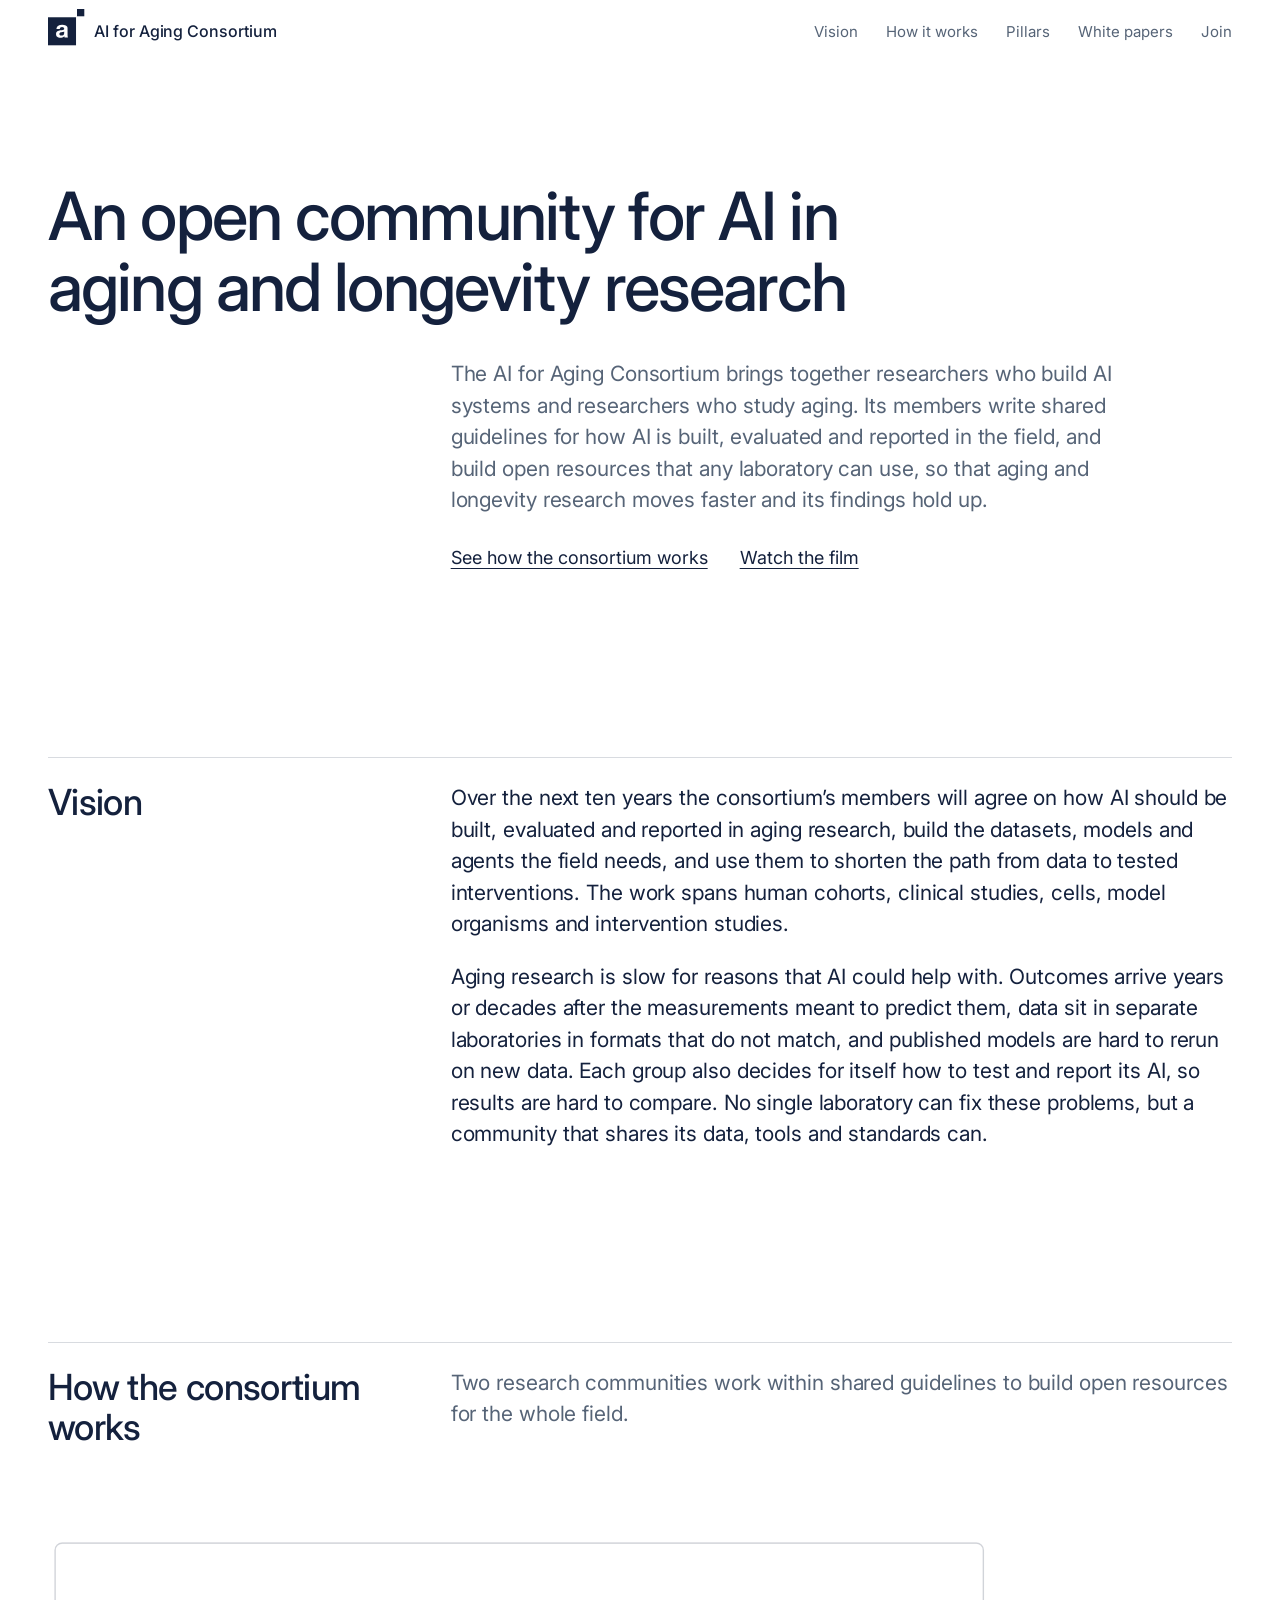
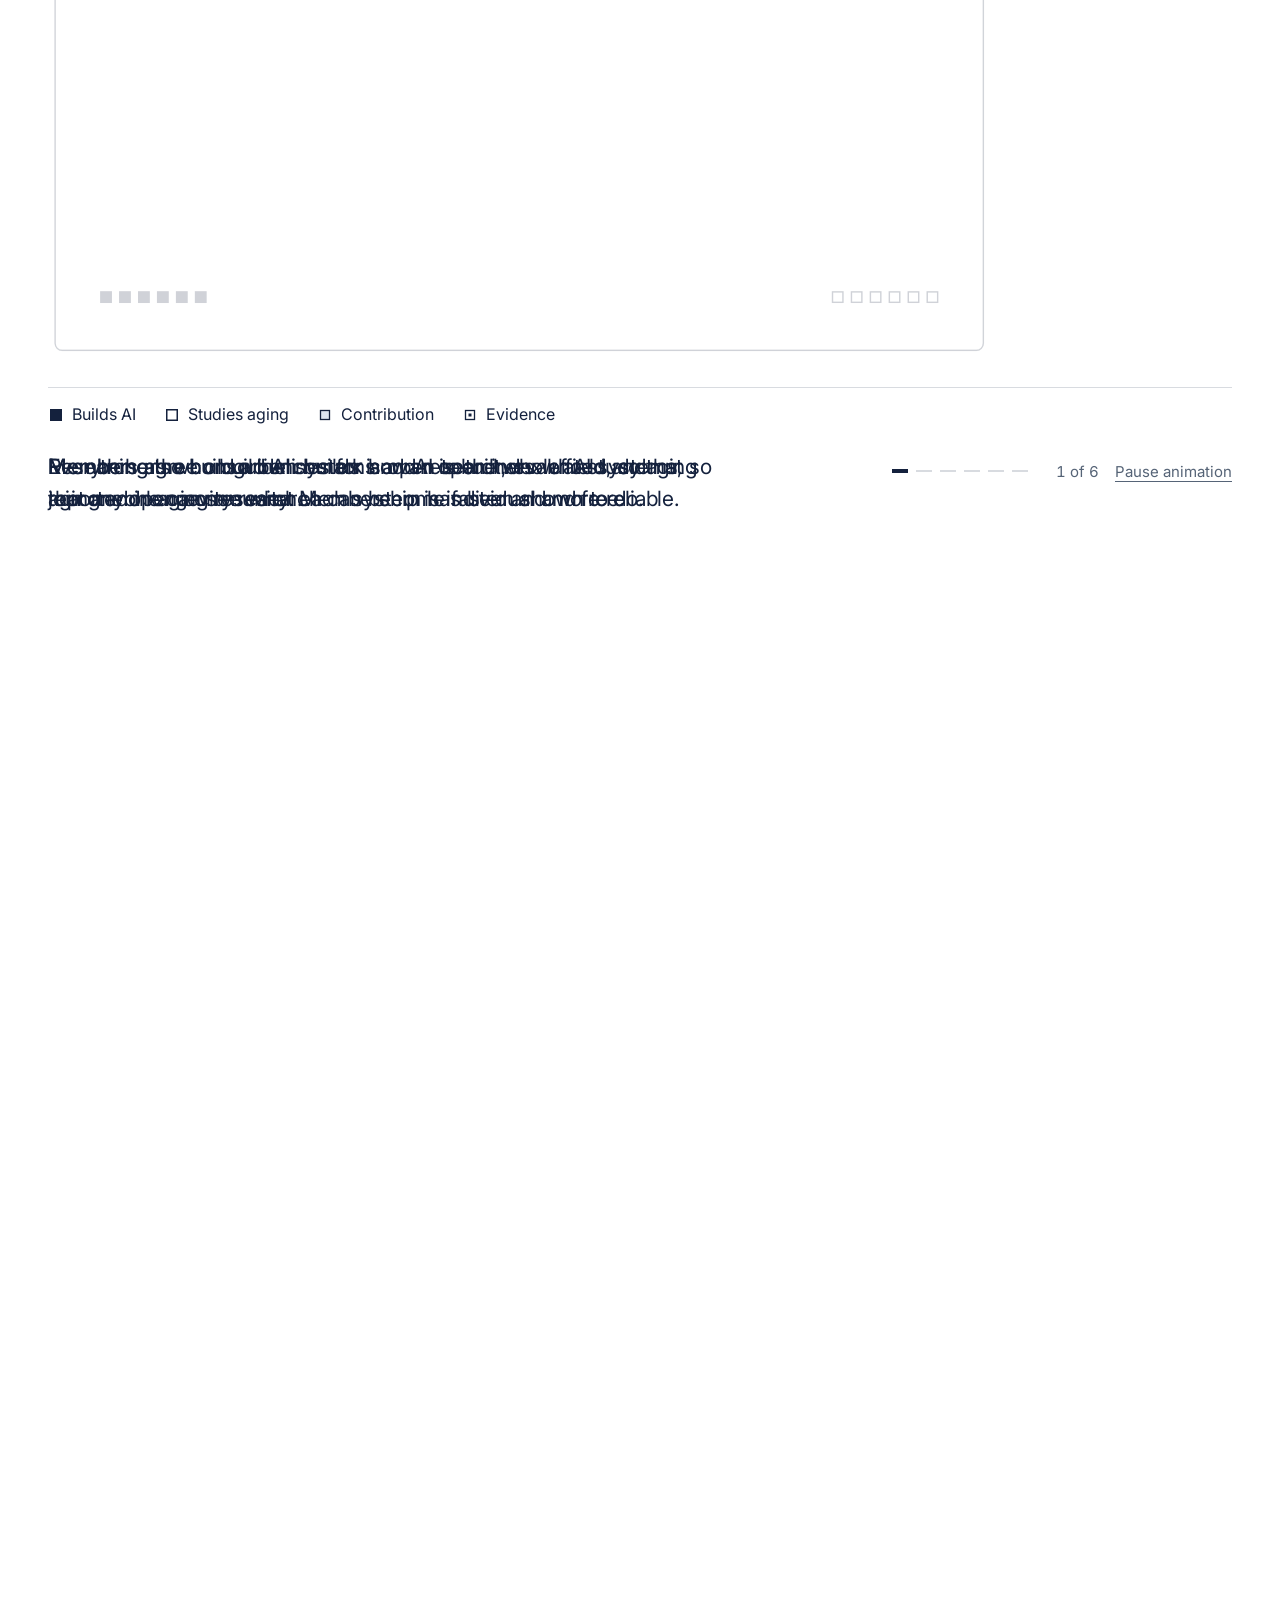
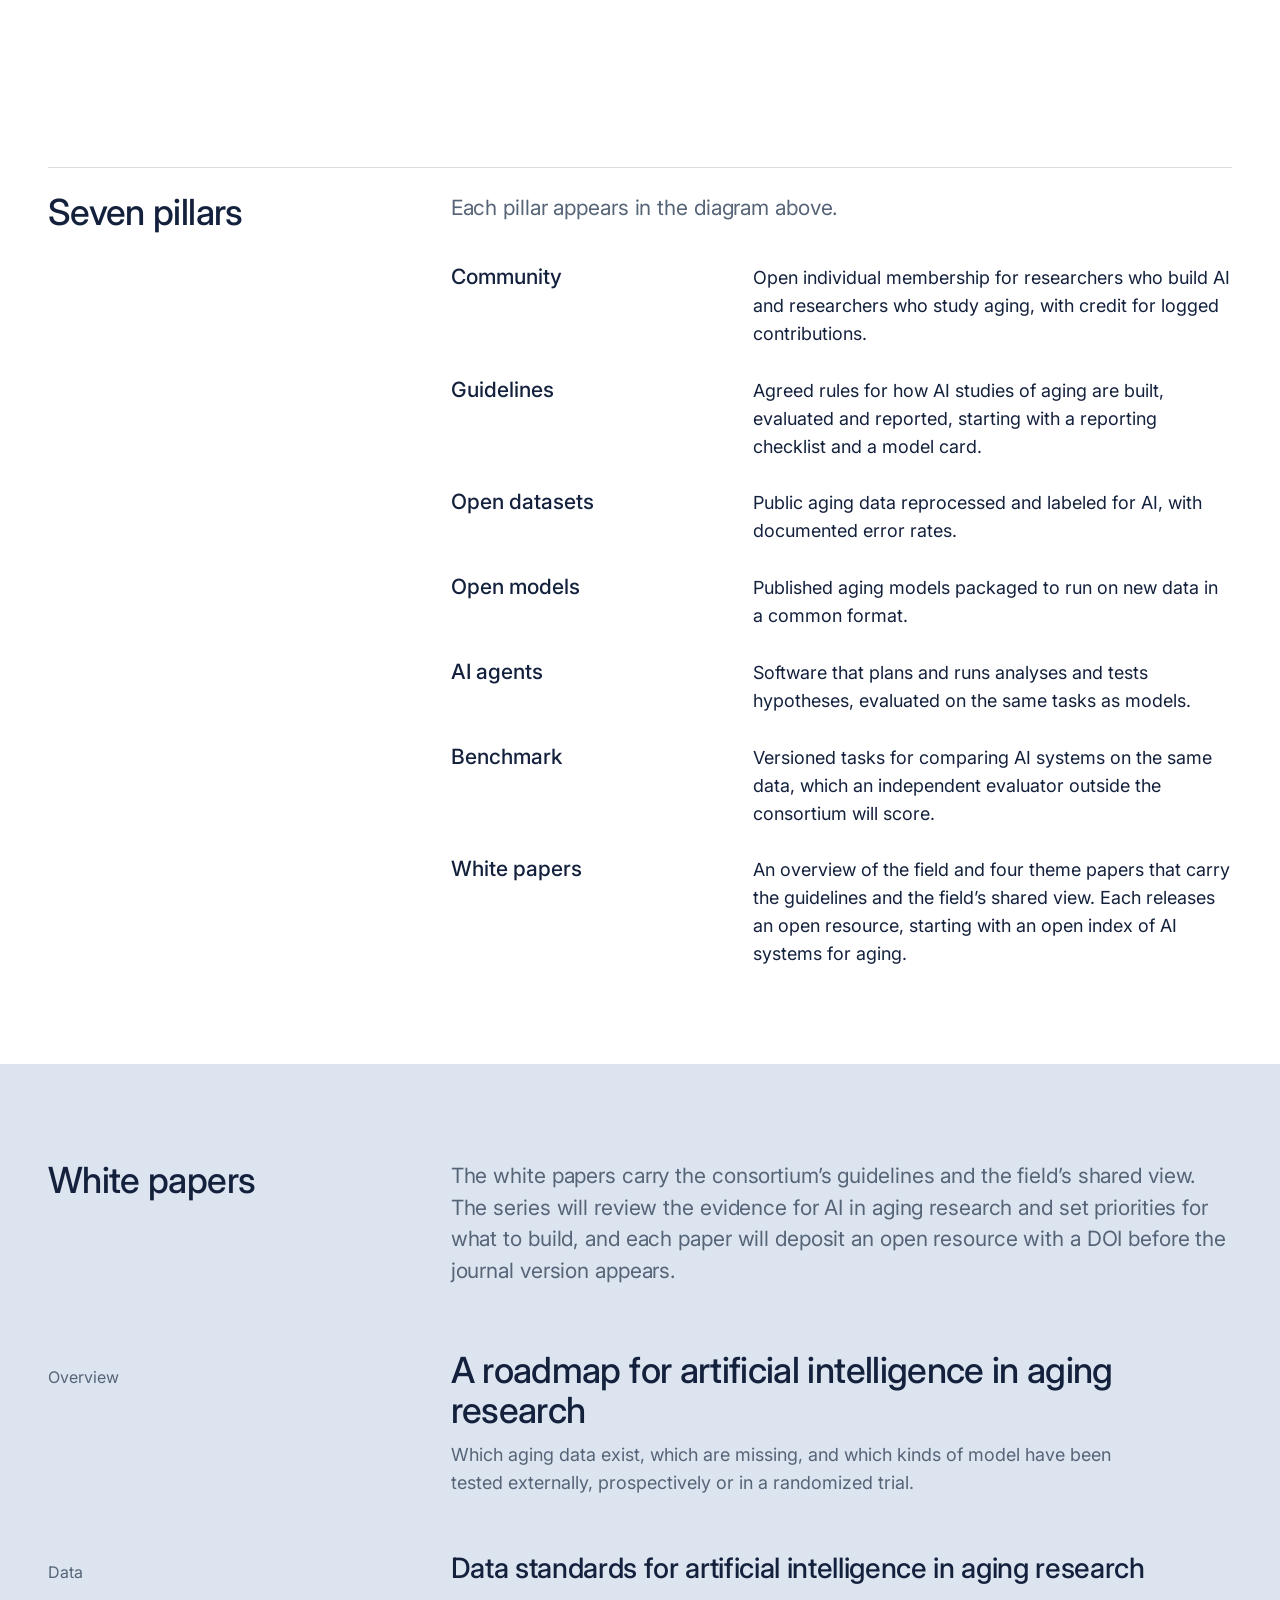
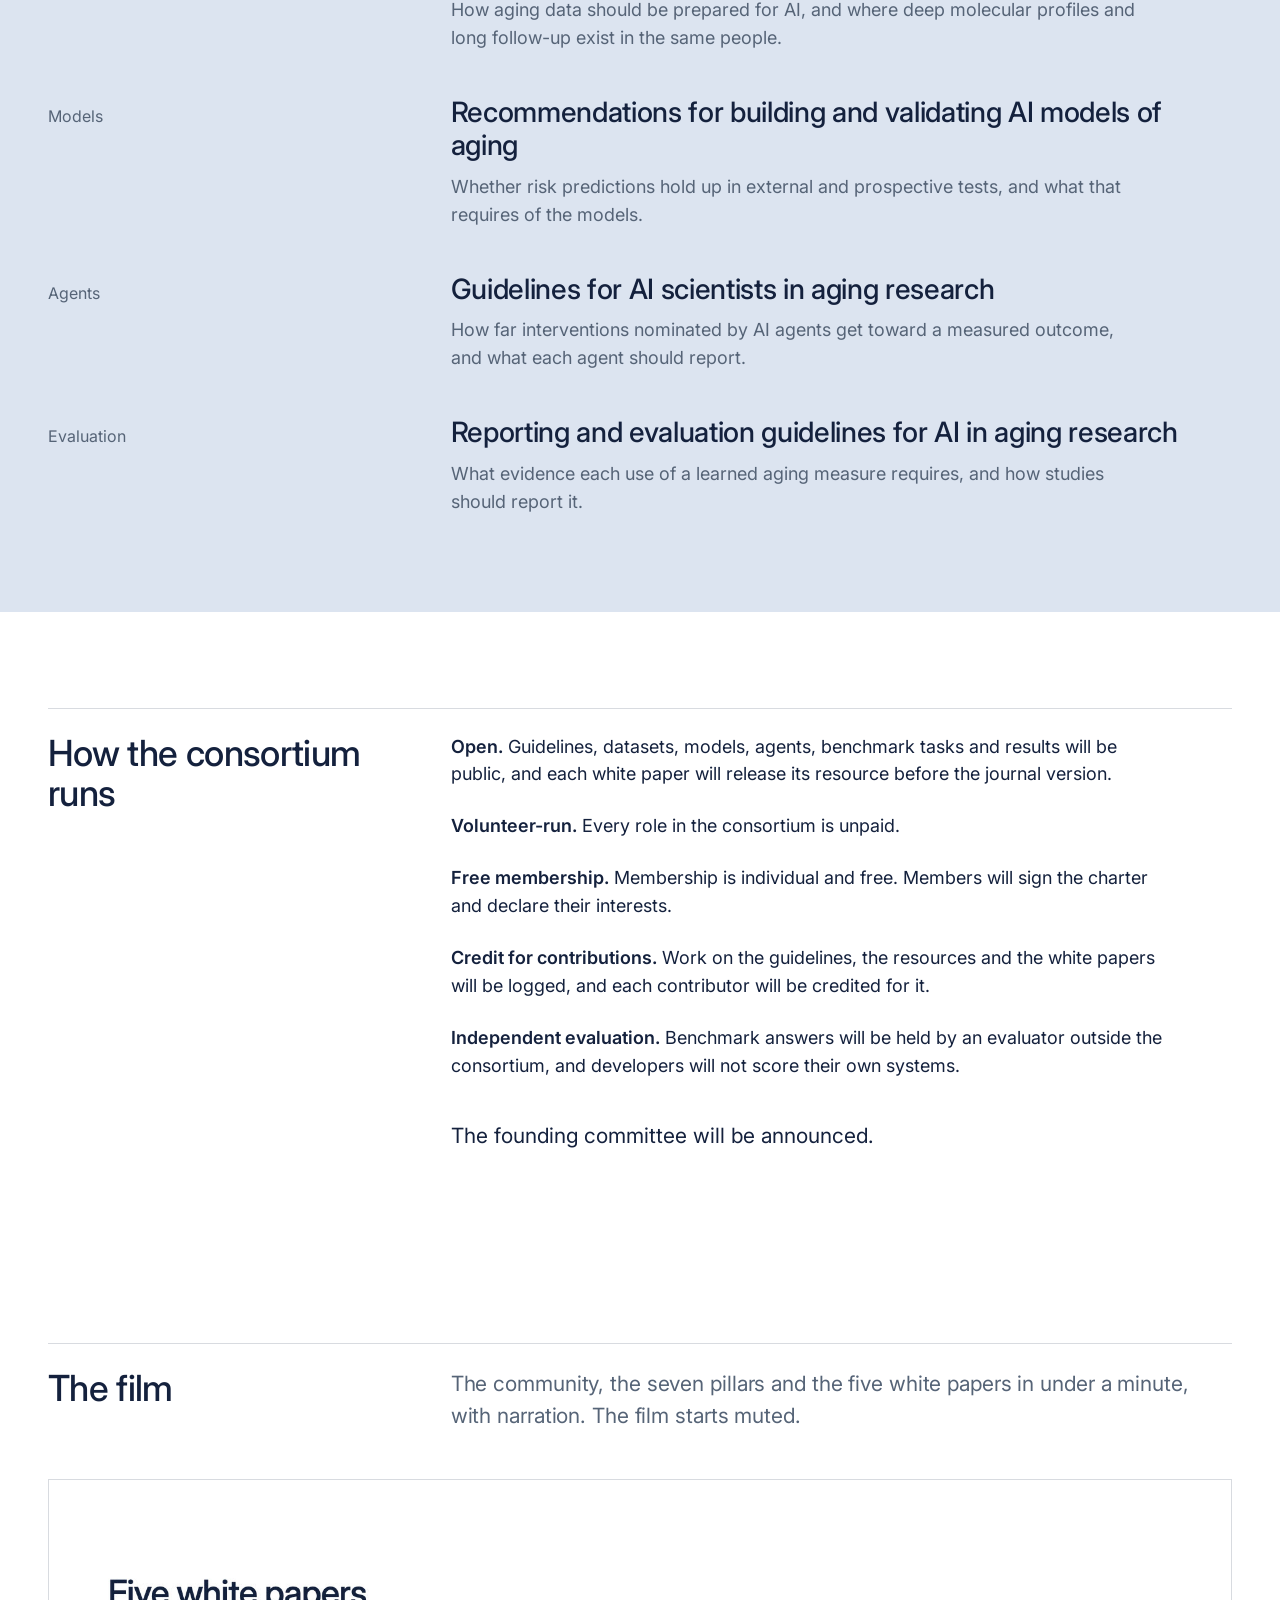
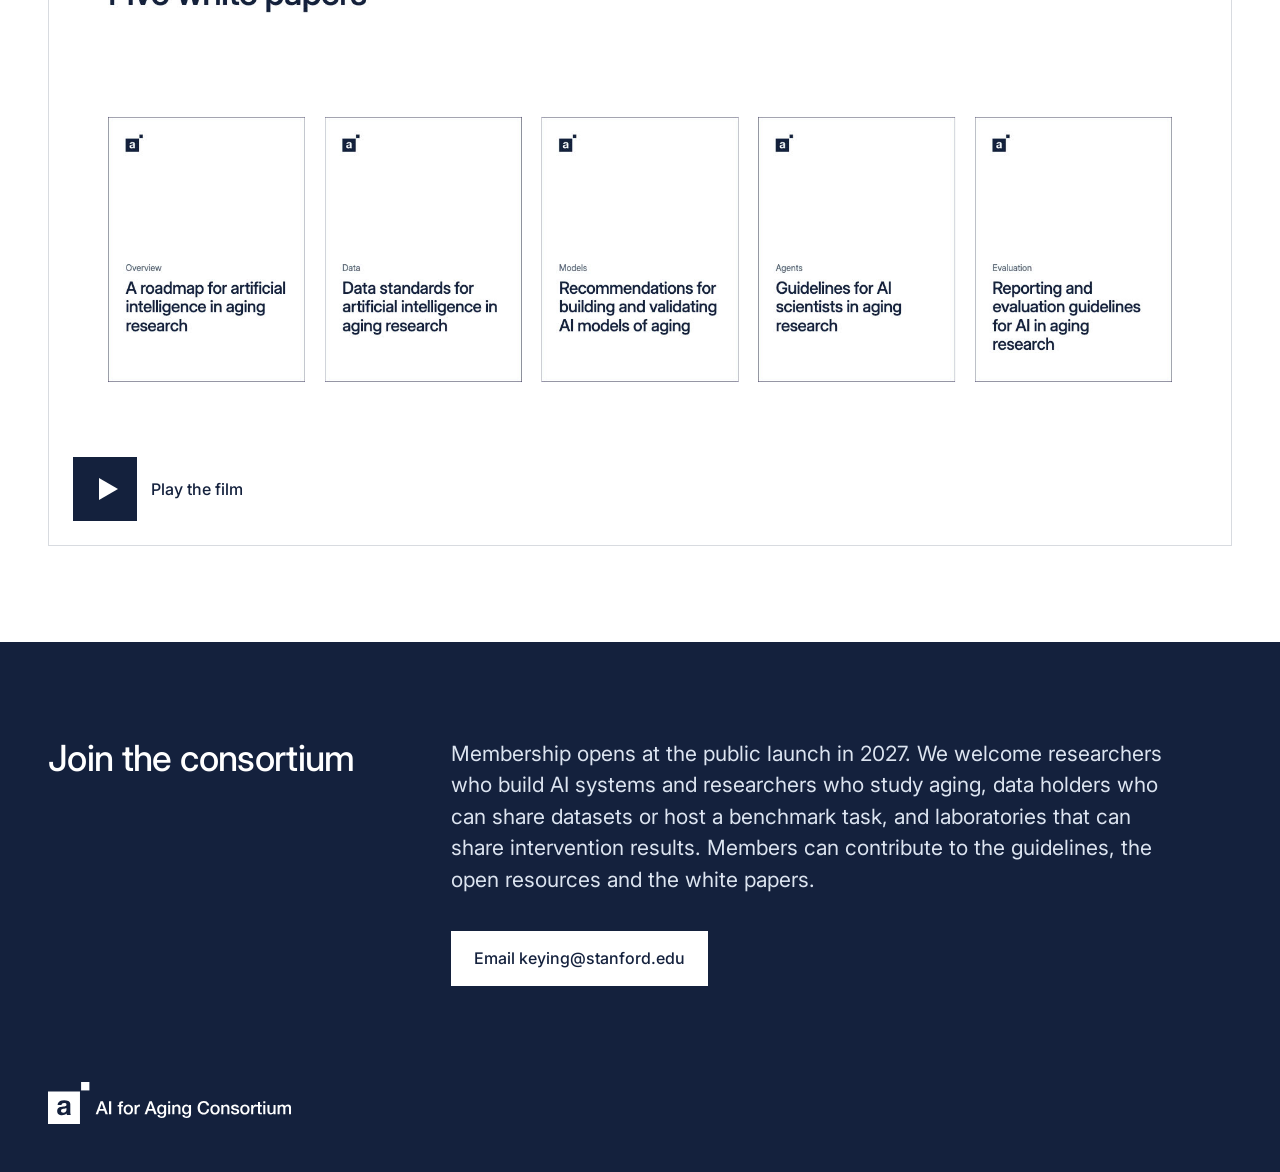
==== index.html @ 062c6fe2 "Initial site for the AI for Aging Consortium" ====
<!doctype html>
<html lang="en">
<head>
<meta charset="utf-8">
<meta name="viewport" content="width=device-width, initial-scale=1">
<title>AI for Aging Consortium</title>
<meta name="description" content="An open, volunteer-run community of researchers who build AI and researchers who study aging. Members write shared guidelines for AI in aging research and build open datasets, models and agents for the whole field, so that aging and longevity research moves faster and holds up.">
<meta name="color-scheme" content="light">
<meta name="theme-color" content="#FFFFFF">
<link rel="canonical" href="https://ai4aging-consortium.github.io/">
<link rel="icon" href="assets/brand/ai4aging_favicon.svg" type="image/svg+xml">
<link rel="icon" href="assets/brand/ai4aging_favicon_32.png" sizes="32x32" type="image/png">
<link rel="icon" href="assets/brand/ai4aging_favicon_16.png" sizes="16x16" type="image/png">
<link rel="apple-touch-icon" href="assets/brand/ai4aging_favicon_180.png">
<meta property="og:type" content="website">
<meta property="og:site_name" content="AI for Aging Consortium">
<meta property="og:title" content="AI for Aging Consortium">
<meta property="og:description" content="An open, volunteer-run community of researchers who build AI and researchers who study aging. Members write shared guidelines for AI in aging research and build open datasets, models and agents for the whole field, so that aging and longevity research moves faster and holds up.">
<meta property="og:url" content="https://ai4aging-consortium.github.io/">
<meta property="og:image" content="https://ai4aging-consortium.github.io/assets/og-image.png">
<meta property="og:image:width" content="1200">
<meta property="og:image:height" content="630">
<meta property="og:image:alt" content="AI for Aging Consortium logo and name on white">
<meta name="twitter:card" content="summary_large_image">
<meta name="twitter:title" content="AI for Aging Consortium">
<meta name="twitter:description" content="An open, volunteer-run community of researchers who build AI and researchers who study aging. Members write shared guidelines for AI in aging research and build open datasets, models and agents for the whole field, so that aging and longevity research moves faster and holds up.">
<meta name="twitter:image" content="https://ai4aging-consortium.github.io/assets/og-image.png">
<meta name="twitter:image:alt" content="AI for Aging Consortium logo and name on white">
<link rel="preload" href="assets/fonts/inter-latin-opsz-normal.woff2" as="font" type="font/woff2" crossorigin>
<link rel="stylesheet" href="css/site.css">
<script>
  // Decide before first paint whether the motion version runs.
  (function () {
    var d = document.documentElement;
    d.classList.add('js');
    var reduce = window.matchMedia && window.matchMedia('(prefers-reduced-motion: reduce)').matches;
    if (reduce) { d.classList.add('reduce'); return; }
    d.classList.add('motion');
    var seen = false;
    try { seen = sessionStorage.getItem('a2-hero') === '1'; } catch (e) { seen = false; }
    if (!seen) d.classList.add('hero-anim');
  })();
</script>
</head>
<body>
<a class="skip" href="#main">Skip to content</a>

<header class="site-header" id="header">
  <div class="wrap header-row">
    <a class="brand" href="#top" aria-label="AI for Aging Consortium, back to top">
      <svg class="brand-mark" viewBox="0 -29.5 129.5 129.5" width="36" height="36" aria-hidden="true" focusable="false"><rect class="m-tile" x="0" y="0" width="100" height="100" fill="#14213D"/><path class="m-letter" fill="#FFFFFF" fill-rule="evenodd" d="M30.044117647058822 41.62867647058824Q30.297794117647058 37.40073529411765 32.158088235294116 34.61029411764706Q34.018382352941174 31.81985294117647 36.893382352941174 30.128676470588236Q39.768382352941174 28.4375 43.362132352941174 27.71875Q46.955882352941174 27.0 50.591911764705884 27.0Q53.88970588235294 27.0 57.27205882352941 27.465073529411764Q60.654411764705884 27.93014705882353 63.44485294117647 29.28308823529412Q66.23529411764706 30.63602941176471 68.0110294117647 33.04595588235294Q69.78676470588235 35.45588235294118 69.78676470588235 39.430147058823536V62.1764705882353Q69.78676470588235 65.13602941176471 70.125 67.84191176470588Q70.46323529411765 70.54779411764706 71.30882352941177 71.90073529411765H59.13235294117647Q58.794117647058826 70.88602941176471 58.5827205882353 69.82904411764707Q58.37132352941177 68.77205882352942 58.286764705882355 67.67279411764706Q55.411764705882355 70.63235294117648 51.52205882352941 71.81617647058823Q47.63235294117647 73.0 43.57352941176471 73.0Q40.44485294117647 73.0 37.73897058823529 72.2389705882353Q35.033088235294116 71.4779411764706 33.00367647058823 69.87132352941177Q30.97426470588235 68.26470588235294 29.832720588235293 65.8125Q28.691176470588236 63.360294117647065 28.691176470588236 59.977941176470594Q28.691176470588236 56.25735294117648 30.001838235294116 53.84742647058824Q31.3125 51.4375 33.38419117647059 50.0Q35.455882352941174 48.5625 38.119485294117645 47.84375Q40.783088235294116 47.125 43.48897058823529 46.70220588235294Q46.19485294117647 46.279411764705884 48.81617647058823 46.02573529411765Q51.4375 45.77205882352942 53.466911764705884 45.26470588235295Q55.49632352941177 44.75735294117648 56.68014705882353 43.78492647058824Q57.86397058823529 42.8125 57.779411764705884 40.95220588235294Q57.779411764705884 39.00735294117647 57.1452205882353 37.86580882352941Q56.51102941176471 36.724264705882355 55.45404411764706 36.09007352941177Q54.39705882352941 35.45588235294118 53.001838235294116 35.24448529411765Q51.606617647058826 35.03308823529412 50.0 35.03308823529412Q46.44852941176471 35.03308823529412 44.419117647058826 36.555147058823536Q42.38970588235294 38.07720588235294 42.05147058823529 41.62867647058824ZM57.779411764705884 50.50735294117648Q57.018382352941174 51.18382352941177 55.876838235294116 51.56433823529412Q54.73529411764706 51.94485294117648 53.424632352941174 52.19852941176471Q52.11397058823529 52.45220588235294 50.67647058823529 52.62132352941177Q49.23897058823529 52.790441176470594 47.80147058823529 53.044117647058826Q46.44852941176471 53.29779411764706 45.137867647058826 53.720588235294116Q43.82720588235294 54.14338235294118 42.85477941176471 54.86213235294118Q41.88235294117647 55.58088235294118 41.290441176470594 56.680147058823536Q40.69852941176471 57.779411764705884 40.69852941176471 59.47058823529412Q40.69852941176471 61.07720588235294 41.290441176470594 62.1764705882353Q41.88235294117647 63.27573529411765 42.897058823529406 63.90992647058824Q43.91176470588235 64.54411764705883 45.26470588235294 64.79779411764707Q46.61764705882353 65.0514705882353 48.05514705882353 65.0514705882353Q51.606617647058826 65.0514705882353 53.5514705882353 63.867647058823536Q55.49632352941177 62.68382352941177 56.4264705882353 61.03492647058824Q57.356617647058826 59.38602941176471 57.568014705882355 57.69485294117648Q57.779411764705884 56.00367647058824 57.779411764705884 54.9889705882353Z"/><rect class="m-exp" x="103.5" y="-29.5" width="26" height="26" fill="#14213D"/></svg>
      <span>AI for Aging Consortium</span>
    </a>
    <button class="menu-button" type="button" aria-expanded="false" aria-controls="site-nav">Menu</button>
    <nav class="site-nav" id="site-nav" aria-label="Sections">
      <a href="#vision" data-spy="vision">Vision</a>
      <a href="#how" data-spy="how">How it works</a>
      <a href="#pillars" data-spy="pillars">Pillars</a>
      <a href="#papers" data-spy="papers">White papers</a>
      <a href="#join" data-spy="join">Join</a>
    </nav>
  </div>
</header>

<main id="main">

  <section class="hero" id="top" aria-labelledby="hero-title">
    <div class="wrap grid">
      <h1 id="hero-title" class="hero-title">An open community for AI in aging and longevity research</h1>
      <p class="lede hero-lede">The AI for Aging Consortium brings together researchers who build AI systems and researchers who study aging. Its members write shared guidelines for how AI is built, evaluated and reported in the field, and build open resources that any laboratory can use, so that aging and longevity research moves faster and its findings hold up.</p>
      <p class="hero-links">
        <a class="link" href="#how">See how the consortium works</a>
        <a class="link" href="#film" data-play-film>Watch the film</a>
      </p>
    </div>
  </section>

  <section class="section" id="vision" aria-labelledby="vision-h">
    <div class="wrap grid">
      <h2 id="vision-h" class="col-h">Vision</h2>
      <div class="prose col-body lede-size">
        <p>Over the next ten years the consortium&rsquo;s members will agree on how AI should be built, evaluated and reported in aging research, build the datasets, models and agents the field needs, and use them to shorten the path from data to tested interventions. The work spans human cohorts, clinical studies, cells, model organisms and intervention studies.</p>
        <p>Aging research is slow for reasons that AI could help with. Outcomes arrive years or decades after the measurements meant to predict them, data sit in separate laboratories in formats that do not match, and published models are hard to rerun on new data. Each group also decides for itself how to test and report its AI, so results are hard to compare. No single laboratory can fix these problems, but a community that shares its data, tools and standards can.</p>
      </div>
    </div>
  </section>

  <section class="section how" id="how" aria-labelledby="how-h">
    <div class="wrap grid how-head">
      <h2 id="how-h" class="col-h">How the consortium works</h2>
      <p class="col-body lede-size intro">Two research communities work within shared guidelines to build open resources for the whole field.</p>
    </div>

    <div class="scene" id="scene">
      <div class="stage">
        <div class="wrap stage-inner">
          <figure class="scene-figure">
            <div class="scene-canvas">
<!-- scene:landscape:start -->
<svg class="scene-svg" data-layout="landscape" viewBox="0 0 1000 358" role="img" aria-label="Researchers who build AI systems and researchers who study aging meet in one open community. Guidelines for how AI is built, evaluated and reported frame the work. Members build and share open datasets, open models and AI agents, a benchmark and an open index of AI systems. Evidence from every resource goes into the white papers, which carry the guidelines. The resources are open to the whole field, to make aging and longevity research faster and more reliable." xmlns="http://www.w3.org/2000/svg"><g class="el" data-id="community" data-beat="1" data-kind="frame" data-pillar="community"><rect class="track" x="6" y="6" width="784" height="344" rx="6"/><rect class="line frame" x="6" y="6" width="784" height="344" rx="6"/><text class="t-name" x="22" y="30" font-size="16" text-anchor="start">Community</text><text class="t-sub" x="115" y="30" font-size="14" text-anchor="start">open individual membership</text></g><g class="el" data-id="members_ai" data-beat="1" data-kind="members" data-side="ai" data-from="-250"><g class="m-shift"><rect class="m-sq m-ai" x="294" y="300" width="10" height="10"/><rect class="m-sq m-ai" x="310" y="300" width="10" height="10"/><rect class="m-sq m-ai" x="326" y="300" width="10" height="10"/><rect class="m-sq m-ai" x="342" y="300" width="10" height="10"/><rect class="m-sq m-ai" x="358" y="300" width="10" height="10"/><rect class="m-sq m-ai" x="374" y="300" width="10" height="10"/><text class="t-name" x="384" y="336" font-size="15" text-anchor="end">Researchers who build AI</text></g></g><g class="el" data-id="members_age" data-beat="1" data-kind="members" data-side="age" data-from="250"><g class="m-shift"><rect class="m-sq m-age" x="412.6" y="300.6" width="8.8" height="8.8"/><rect class="m-sq m-age" x="428.6" y="300.6" width="8.8" height="8.8"/><rect class="m-sq m-age" x="444.6" y="300.6" width="8.8" height="8.8"/><rect class="m-sq m-age" x="460.6" y="300.6" width="8.8" height="8.8"/><rect class="m-sq m-age" x="476.6" y="300.6" width="8.8" height="8.8"/><rect class="m-sq m-age" x="492.6" y="300.6" width="8.8" height="8.8"/><text class="t-name" x="412" y="336" font-size="15" text-anchor="start">Researchers who study aging</text></g></g><g class="el" data-id="guidelines" data-beat="2" data-kind="field" data-pillar="guidelines"><rect class="field" x="20" y="44" width="756" height="232" rx="4"/><text class="t-name" x="36" y="73" font-size="18" text-anchor="start">Guidelines</text><text class="t-sub" x="36" y="93" font-size="14" text-anchor="start">how AI is built, evaluated and reported</text></g><g class="el" data-id="p_rise" data-beat="3" data-kind="path"><path class="track" d="M398,296 V218"/><path class="line" d="M398,296 V218"/><polygon class="arrow" points="394.40,225.65 398.00,217.55 401.60,225.65"/><text class="t-path" x="406" y="272" font-size="13" text-anchor="start">build and share</text></g><g class="el" data-id="p_c_datasets" data-beat="3" data-kind="path" data-route="M398,296 V240 H102 V218"><path class="track" d="M398,240 H102 V218"/><path class="line" d="M398,240 H102 V218"/><polygon class="arrow" points="98.40,225.65 102.00,217.55 105.60,225.65"/></g><g class="el" data-id="p_c_models" data-beat="3" data-kind="path" data-route="M398,296 V240 H250 V218"><path class="track" d="M398,240 H250 V218"/><path class="line" d="M398,240 H250 V218"/><polygon class="arrow" points="246.40,225.65 250.00,217.55 253.60,225.65"/></g><g class="el" data-id="datasets" data-beat="3" data-kind="node" data-pillar="datasets"><rect class="box" x="34" y="168" width="136" height="48" rx="3"/><text class="t-name" x="102" y="197" font-size="16" text-anchor="middle">Open datasets</text></g><g class="el" data-id="models" data-beat="3" data-kind="node" data-pillar="models"><rect class="box" x="182" y="168" width="136" height="48" rx="3"/><text class="t-name" x="250" y="197" font-size="16" text-anchor="middle">Open models</text></g><g class="el" data-id="agents" data-beat="3" data-kind="node" data-pillar="agents"><rect class="box" x="330" y="168" width="136" height="48" rx="3"/><text class="t-name" x="398" y="197" font-size="16" text-anchor="middle">AI agents</text></g><g class="el" data-id="p_c_bench" data-beat="4" data-kind="path" data-route="M398,296 V240 H546 V218"><path class="track" d="M398,240 H546 V218"/><path class="line" d="M398,240 H546 V218"/><polygon class="arrow" points="542.40,225.65 546.00,217.55 549.60,225.65"/></g><g class="el" data-id="p_c_index" data-beat="4" data-kind="path" data-route="M398,296 V240 H694 V218"><path class="track" d="M398,240 H694 V218"/><path class="line" d="M398,240 H694 V218"/><polygon class="arrow" points="690.40,225.65 694.00,217.55 697.60,225.65"/></g><g class="el" data-id="benchmark" data-beat="4" data-kind="node" data-pillar="benchmark"><rect class="box" x="478" y="168" width="136" height="48" rx="3"/><text class="t-name" x="546" y="197" font-size="16" text-anchor="middle">Benchmark</text></g><g class="el" data-id="index" data-beat="4" data-kind="node" data-pillar="index"><rect class="box" x="626" y="168" width="136" height="48" rx="3"/><text class="t-name" x="694" y="197" font-size="16" text-anchor="middle">Open index</text></g><g class="el" data-id="p_e_datasets" data-beat="5" data-kind="path"><path class="track" d="M102,166 V140 H398 V108"/><path class="line" d="M102,166 V140 H398 V108"/></g><g class="el" data-id="p_e_models" data-beat="5" data-kind="path"><path class="track" d="M250,166 V140 H398 V108"/><path class="line" d="M250,166 V140 H398 V108"/></g><g class="el" data-id="p_e_agents" data-beat="5" data-kind="path"><path class="track" d="M398,166 V108"/><path class="line" d="M398,166 V108"/><polygon class="arrow" points="394.40,115.65 398.00,107.55 401.60,115.65"/><text class="t-path" x="406" y="129" font-size="13" text-anchor="start">evidence</text></g><g class="el" data-id="p_e_bench" data-beat="5" data-kind="path"><path class="track" d="M546,166 V140 H398 V108"/><path class="line" d="M546,166 V140 H398 V108"/></g><g class="el" data-id="p_e_index" data-beat="5" data-kind="path"><path class="track" d="M694,166 V140 H398 V108"/><path class="line" d="M694,166 V140 H398 V108"/></g><g class="el" data-id="papers" data-beat="5" data-kind="node" data-pillar="papers"><rect class="box" x="330" y="60" width="136" height="46" rx="3"/><text class="t-name" x="398" y="88" font-size="16" text-anchor="middle">White papers</text></g><g class="el" data-id="p_out" data-beat="6" data-kind="path"><path class="track" d="M792,192 H848"/><path class="line" d="M792,192 H848"/><polygon class="arrow" points="840.35,188.40 848.45,192.00 840.35,195.60"/></g><g class="el" data-id="research" data-beat="6" data-kind="label"><text class="t-name" x="856" y="168" font-size="16" text-anchor="start">Aging and</text><text class="t-name" x="856" y="187" font-size="16" text-anchor="start">longevity</text><text class="t-name" x="856" y="206" font-size="16" text-anchor="start">research</text><text class="t-sub" x="856" y="230" font-size="14" text-anchor="start">faster and</text><text class="t-sub" x="856" y="247" font-size="14" text-anchor="start">more reliable</text></g><g class="tokens"></g></svg>
<!-- scene:landscape:end -->
<!-- scene:portrait:start -->
<svg class="scene-svg" data-layout="portrait" viewBox="0 0 360 486" role="img" aria-label="Researchers who build AI systems and researchers who study aging meet in one open community. Guidelines for how AI is built, evaluated and reported frame the work. Members build and share open datasets, open models and AI agents, a benchmark and an open index of AI systems. Evidence from every resource goes into the white papers, which carry the guidelines. The resources are open to the whole field, to make aging and longevity research faster and more reliable." xmlns="http://www.w3.org/2000/svg"><g class="el" data-id="community" data-beat="1" data-kind="frame" data-pillar="community"><rect class="track" x="4" y="4" width="352" height="416" rx="6"/><rect class="line frame" x="4" y="4" width="352" height="416" rx="6"/><text class="t-name" x="16" y="24" font-size="14" text-anchor="start">Community</text><text class="t-sub" x="98" y="24" font-size="13" text-anchor="start">open individual membership</text></g><g class="el" data-id="members_ai" data-beat="1" data-kind="members" data-side="ai" data-from="-70"><g class="m-shift"><rect class="m-sq m-ai" x="87" y="370" width="9" height="9"/><rect class="m-sq m-ai" x="101" y="370" width="9" height="9"/><rect class="m-sq m-ai" x="115" y="370" width="9" height="9"/><rect class="m-sq m-ai" x="129" y="370" width="9" height="9"/><rect class="m-sq m-ai" x="143" y="370" width="9" height="9"/><rect class="m-sq m-ai" x="157" y="370" width="9" height="9"/><text class="t-name" x="166" y="395" font-size="13" text-anchor="end">Researchers who</text><text class="t-name" x="166" y="410" font-size="13" text-anchor="end">build AI</text></g></g><g class="el" data-id="members_age" data-beat="1" data-kind="members" data-side="age" data-from="70"><g class="m-shift"><rect class="m-sq m-age" x="194.6" y="370.6" width="7.8" height="7.8"/><rect class="m-sq m-age" x="208.6" y="370.6" width="7.8" height="7.8"/><rect class="m-sq m-age" x="222.6" y="370.6" width="7.8" height="7.8"/><rect class="m-sq m-age" x="236.6" y="370.6" width="7.8" height="7.8"/><rect class="m-sq m-age" x="250.6" y="370.6" width="7.8" height="7.8"/><rect class="m-sq m-age" x="264.6" y="370.6" width="7.8" height="7.8"/><text class="t-name" x="194" y="395" font-size="13" text-anchor="start">Researchers who</text><text class="t-name" x="194" y="410" font-size="13" text-anchor="start">study aging</text></g></g><g class="el" data-id="guidelines" data-beat="2" data-kind="field" data-pillar="guidelines"><rect class="field" x="14" y="36" width="332" height="316" rx="4"/><text class="t-name" x="26" y="59" font-size="16" text-anchor="start">Guidelines</text><text class="t-sub" x="26" y="77" font-size="13" text-anchor="start">how AI is built, evaluated and reported</text></g><g class="el" data-id="p_c_datasets" data-beat="3" data-kind="path"><path class="track" d="M180,366 V358 H42 V148 H67"/><path class="line" d="M180,366 V358 H42 V148 H67"/><polygon class="arrow" points="59.35,144.40 67.45,148.00 59.35,151.60"/></g><g class="el" data-id="p_c_models" data-beat="3" data-kind="path"><path class="track" d="M180,366 V358 H42 V192 H67"/><path class="line" d="M180,366 V358 H42 V192 H67"/><polygon class="arrow" points="59.35,188.40 67.45,192.00 59.35,195.60"/></g><g class="el" data-id="p_c_agents" data-beat="3" data-kind="path"><path class="track" d="M180,366 V358 H42 V236 H67"/><path class="line" d="M180,366 V358 H42 V236 H67"/><polygon class="arrow" points="59.35,232.40 67.45,236.00 59.35,239.60"/></g><g class="el" data-id="datasets" data-beat="3" data-kind="node" data-pillar="datasets"><rect class="box" x="70" y="130" width="150" height="36" rx="3"/><text class="t-name" x="145" y="153" font-size="14" text-anchor="middle">Open datasets</text></g><g class="el" data-id="models" data-beat="3" data-kind="node" data-pillar="models"><rect class="box" x="70" y="174" width="150" height="36" rx="3"/><text class="t-name" x="145" y="197" font-size="14" text-anchor="middle">Open models</text></g><g class="el" data-id="agents" data-beat="3" data-kind="node" data-pillar="agents"><rect class="box" x="70" y="218" width="150" height="36" rx="3"/><text class="t-name" x="145" y="241" font-size="14" text-anchor="middle">AI agents</text></g><g class="el" data-id="p_c_bench" data-beat="4" data-kind="path"><path class="track" d="M180,366 V358 H42 V280 H67"/><path class="line" d="M180,366 V358 H42 V280 H67"/><polygon class="arrow" points="59.35,276.40 67.45,280.00 59.35,283.60"/></g><g class="el" data-id="p_c_index" data-beat="4" data-kind="path"><path class="track" d="M180,366 V358 H42 V324 H67"/><path class="line" d="M180,366 V358 H42 V324 H67"/><polygon class="arrow" points="59.35,320.40 67.45,324.00 59.35,327.60"/></g><g class="el" data-id="benchmark" data-beat="4" data-kind="node" data-pillar="benchmark"><rect class="box" x="70" y="262" width="150" height="36" rx="3"/><text class="t-name" x="145" y="285" font-size="14" text-anchor="middle">Benchmark</text></g><g class="el" data-id="index" data-beat="4" data-kind="node" data-pillar="index"><rect class="box" x="70" y="306" width="150" height="36" rx="3"/><text class="t-name" x="145" y="329" font-size="14" text-anchor="middle">Open index</text></g><g class="el" data-id="p_e_datasets" data-beat="5" data-kind="path"><path class="track" d="M222,148 H280 V122"/><path class="line" d="M222,148 H280 V122"/></g><g class="el" data-id="p_e_models" data-beat="5" data-kind="path"><path class="track" d="M222,192 H280 V122"/><path class="line" d="M222,192 H280 V122"/></g><g class="el" data-id="p_e_agents" data-beat="5" data-kind="path"><path class="track" d="M222,236 H280 V122"/><path class="line" d="M222,236 H280 V122"/><polygon class="arrow" points="276.40,129.65 280.00,121.55 283.60,129.65"/><text class="t-path" x="288" y="200" font-size="13" text-anchor="start">evidence</text></g><g class="el" data-id="p_e_bench" data-beat="5" data-kind="path"><path class="track" d="M222,280 H280 V122"/><path class="line" d="M222,280 H280 V122"/></g><g class="el" data-id="p_e_index" data-beat="5" data-kind="path"><path class="track" d="M222,324 H280 V122"/><path class="line" d="M222,324 H280 V122"/></g><g class="el" data-id="papers" data-beat="5" data-kind="node" data-pillar="papers"><rect class="box" x="226" y="84" width="108" height="36" rx="3"/><text class="t-name" x="280" y="107" font-size="14" text-anchor="middle">White papers</text></g><g class="el" data-id="p_out" data-beat="6" data-kind="path"><path class="track" d="M300,422 V444"/><path class="line" d="M300,422 V444"/><polygon class="arrow" points="303.60,436.35 300.00,444.45 296.40,436.35"/></g><g class="el" data-id="research" data-beat="6" data-kind="label"><text class="t-name" x="352" y="463" font-size="14" text-anchor="end">Aging and longevity research</text><text class="t-sub" x="352" y="479" font-size="13" text-anchor="end">faster and more reliable</text></g><g class="tokens"></g></svg>
<!-- scene:portrait:end -->
            </div>
            <p class="flow-cap" aria-hidden="true"></p>
            <figcaption class="legend-row">
              <ul class="legend" aria-label="Legend">
                <li data-key="ai"><svg viewBox="0 0 16 16" aria-hidden="true"><rect x="2" y="2" width="12" height="12" fill="#14213D"/></svg>Builds AI</li>
                <li data-key="age"><svg viewBox="0 0 16 16" aria-hidden="true"><rect x="2.75" y="2.75" width="10.5" height="10.5" fill="#FFFFFF" stroke="#14213D" stroke-width="1.5"/></svg>Studies aging</li>
                <li data-key="contrib"><svg viewBox="0 0 16 16" aria-hidden="true"><rect x="3.5" y="3.5" width="9" height="9" fill="#DCE4F0" stroke="#14213D" stroke-width="1.3"/></svg>Contribution</li>
                <li data-key="result"><svg viewBox="0 0 16 16" aria-hidden="true"><rect x="3.5" y="3.5" width="9" height="9" fill="#FFFFFF" stroke="#14213D" stroke-width="1.3"/><rect x="6.5" y="6.5" width="3" height="3" fill="#14213D"/></svg>Evidence</li>
              </ul>
            </figcaption>
          </figure>

          <div class="caption-row">
            <div class="captions-wrap">
              <ol class="captions" id="captions">
                <li>Researchers who build AI systems and researchers who study aging join one open community. Membership is individual and free.</li>
                <li>Members agree on guidelines for how AI is built, evaluated and reported in aging research.</li>
                <li>Together they build open resources that any laboratory can use, starting with curated datasets, open models and AI agents.</li>
                <li>Members also build a benchmark and an open index of AI systems, so that anyone can see what each system has been shown to do.</li>
                <li>White papers draw on evidence from every resource. They carry the guidelines and the field&rsquo;s shared view of what has been shown and what to build next.</li>
                <li>Everything the consortium builds is open to the whole field, so that aging and longevity research can become faster and more reliable.</li>
              </ol>
              <p class="caption-hover" aria-live="polite"></p>
            </div>
            <div class="steps" hidden>
              <div class="step-buttons" role="group" aria-label="Steps">
                <button type="button" aria-label="Step 1"></button>
                <button type="button" aria-label="Step 2"></button>
                <button type="button" aria-label="Step 3"></button>
                <button type="button" aria-label="Step 4"></button>
                <button type="button" aria-label="Step 5"></button>
                <button type="button" aria-label="Step 6"></button>
              </div>
              <span class="step-count" aria-hidden="true">1 of 6</span>
              <button class="pause" type="button" aria-pressed="false" hidden>Pause<span class="wide"> animation</span></button>
            </div>
          </div>
        </div>
      </div>
    </div>
  </section>

  <section class="section" id="pillars" aria-labelledby="pillars-h">
    <div class="wrap grid">
      <div class="col-h">
        <h2 id="pillars-h">Seven pillars</h2>
      </div>
      <div class="col-body">
        <p class="pillars-intro lede-size muted">Each pillar appears in the diagram above.</p>
        <dl class="pillars">
        <div class="pillar" data-pillar="community"><dt>Community</dt><dd>Open individual membership for researchers who build AI and researchers who study aging, with credit for logged contributions.</dd></div>
        <div class="pillar" data-pillar="guidelines"><dt>Guidelines</dt><dd>Agreed rules for how AI studies of aging are built, evaluated and reported, starting with a reporting checklist and a model card.</dd></div>
        <div class="pillar" data-pillar="datasets"><dt>Open datasets</dt><dd>Public aging data reprocessed and labeled for AI, with documented error rates.</dd></div>
        <div class="pillar" data-pillar="models"><dt>Open models</dt><dd>Published aging models packaged to run on new data in a common format.</dd></div>
        <div class="pillar" data-pillar="agents"><dt>AI agents</dt><dd>Software that plans and runs analyses and tests hypotheses, evaluated on the same tasks as models.</dd></div>
        <div class="pillar" data-pillar="benchmark"><dt>Benchmark</dt><dd>Versioned tasks for comparing AI systems on the same data, which an independent evaluator outside the consortium will score.</dd></div>
        <div class="pillar" data-pillar="papers"><dt>White papers</dt><dd>An overview of the field and four theme papers that carry the guidelines and the field&rsquo;s shared view. Each releases an open resource, starting with an open index of AI systems for aging.</dd></div>
      </dl>
      </div>
    </div>
  </section>

  <section class="section" id="papers" aria-labelledby="papers-h">
    <div class="wrap grid">
      <h2 id="papers-h" class="col-h">White papers</h2>
      <p class="col-body lede-size papers-intro">The white papers carry the consortium&rsquo;s guidelines and the field&rsquo;s shared view. The series will review the evidence for AI in aging research and set priorities for what to build, and each paper will deposit an open resource with a DOI before the journal version appears.</p>
    </div>
    <div class="wrap">
      <ol class="papers" id="paper-list">
        <li class="paper paper-overview">
          <span class="theme">Overview</span>
          <div class="paper-body">
            <h3>A roadmap for artificial intelligence in aging research</h3>
            <p>Which aging data exist, which are missing, and which kinds of model have been tested externally, prospectively or in a randomized trial.</p>
          </div>
        </li>
        <li class="paper paper-theme">
          <span class="theme">Data</span>
          <div class="paper-body">
            <h3>Data standards for artificial intelligence in aging research</h3>
            <p>How aging data should be prepared for AI, and where deep molecular profiles and long follow-up exist in the same people.</p>
          </div>
        </li>
        <li class="paper paper-theme">
          <span class="theme">Models</span>
          <div class="paper-body">
            <h3>Recommendations for building and validating AI models of aging</h3>
            <p>Whether risk predictions hold up in external and prospective tests, and what that requires of the models.</p>
          </div>
        </li>
        <li class="paper paper-theme">
          <span class="theme">Agents</span>
          <div class="paper-body">
            <h3>Guidelines for AI scientists in aging research</h3>
            <p>How far interventions nominated by AI agents get toward a measured outcome, and what each agent should report.</p>
          </div>
        </li>
        <li class="paper paper-theme">
          <span class="theme">Evaluation</span>
          <div class="paper-body">
            <h3>Reporting and evaluation guidelines for AI in aging research</h3>
            <p>What evidence each use of a learned aging measure requires, and how studies should report it.</p>
          </div>
        </li>
      </ol>
    </div>
  </section>

  <section class="section" id="principles" aria-labelledby="principles-h">
    <div class="wrap grid">
      <h2 id="principles-h" class="col-h">How the consortium runs</h2>
      <div class="col-body principles">
        <p><strong>Open.</strong> Guidelines, datasets, models, agents, benchmark tasks and results will be public, and each white paper will release its resource before the journal version.</p>
        <p><strong>Volunteer-run.</strong> Every role in the consortium is unpaid.</p>
        <p><strong>Free membership.</strong> Membership is individual and free. Members will sign the charter and declare their interests.</p>
        <p><strong>Credit for contributions.</strong> Work on the guidelines, the resources and the white papers will be logged, and each contributor will be credited for it.</p>
        <p><strong>Independent evaluation.</strong> Benchmark answers will be held by an evaluator outside the consortium, and developers will not score their own systems.</p>
        <p class="committee">The founding committee will be announced.</p>
      </div>
    </div>
  </section>

  <section class="section film" id="film" aria-labelledby="film-h">
    <div class="wrap grid">
      <h2 id="film-h" class="col-h">The film</h2>
      <p class="col-body lede-size muted film-intro">The community, the seven pillars and the five white papers in under a minute, with narration. The film starts muted.</p>
      <div class="span-12 film-frame">
        <video id="film-video" controls muted preload="none" playsinline poster="assets/film/ai4aging_film_poster.jpg" width="1920" height="1080" aria-label="A short film about the AI for Aging Consortium">
          <source src="assets/film/ai4aging_film.mp4" type="video/mp4">
          <track kind="captions" src="assets/film/ai4aging_film_en.vtt" srclang="en" label="English">
        </video>
        <button class="film-sound" type="button" hidden><svg viewBox="0 0 24 24" aria-hidden="true"><path d="M4 9 H8 L13 5 V19 L8 15 H4 Z" fill="#FFFFFF"/><path d="M16 9 Q18.5 12 16 15 M18.5 6.5 Q23 12 18.5 17.5" stroke="#FFFFFF" stroke-width="1.6" fill="none"/></svg><span>Turn sound on</span></button>
        <button class="film-play" type="button" hidden><svg viewBox="0 0 64 64" aria-hidden="true"><rect width="64" height="64" fill="#14213D"/><path d="M26 21 L45 32 L26 43 Z" fill="#FFFFFF"/></svg><span>Play the film</span></button>
      </div>
    </div>
  </section>

  <section class="join" id="join" aria-labelledby="join-h">
    <div class="wrap grid">
      <h2 id="join-h" class="col-h">Join the consortium</h2>
      <p class="col-body join-text">Membership opens at the public launch in 2027. We welcome researchers who build AI systems and researchers who study aging, data holders who can share datasets or host a benchmark task, and laboratories that can share intervention results. Members can contribute to the guidelines, the open resources and the white papers.</p>
      <p class="col-body"><a class="mail-button" href="mailto:keying@stanford.edu">Email keying@stanford.edu</a></p>
    </div>
    <footer class="wrap site-footer">
      <img src="assets/brand/ai4aging_lockup_white.svg" alt="AI for Aging Consortium" width="244" height="41">
    </footer>
  </section>

</main>

<script src="js/site.js" defer></script>
<script src="js/hero.js" defer></script>
<script src="js/scene.js" defer></script>
</body>
</html>
---- css/site.css ----
/* AI for Aging Consortium site. Token sources are listed in website-source/DESIGN.md. */

@font-face {
  font-family: "Inter";
  src: url("../assets/fonts/inter-latin-opsz-normal.woff2") format("woff2");
  font-weight: 100 900;
  font-style: normal;
  font-display: swap;
  unicode-range: U+0000-00FF, U+0131, U+0152-0153, U+02BB-02BC, U+02C6, U+02DA, U+02DC, U+0304, U+0308, U+0329, U+2000-206F, U+20AC, U+2122, U+2191, U+2193, U+2212, U+2215, U+FEFF, U+FFFD;
}
@font-face {
  font-family: "Inter Fallback";
  src: local("Helvetica Neue"), local("Arial");
  size-adjust: 107%;
  ascent-override: 90%;
  descent-override: 22%;
  line-gap-override: 0%;
}

:root {
  color-scheme: light;
  --navy: #14213D;
  --tint: #DCE4F0;
  --white: #FFFFFF;
  --navy-70: #566477;
  --navy-16: #D8DBE0;
  --ghost: rgba(20, 33, 61, 0.28);

  --font: "Inter", "Inter Fallback", "Helvetica Neue", Helvetica, Arial, sans-serif;

  --t-display: clamp(44px, 5.2vw, 76px);
  --t-h2: 36px;
  --t-h3: 28px;
  --t-lede: 21px;
  --t-body: 18px;
  --t-small: 16px;
  --t-caption: 15px;

  --ease-settle: cubic-bezier(0.22, 1, 0.36, 1);
  --ease-move: cubic-bezier(0.65, 0, 0.35, 1);
  --ease-standard: cubic-bezier(0.2, 0, 0, 1);
  --d-instant: 120ms;
  --d-quick: 200ms;
  --d-base: 320ms;
  --d-reveal: 480ms;
  --d-slow: 600ms;

  --header-h: 64px;
  --margin: 48px;
  --gutter: 24px;
  --section-pad: 96px;
}

@media (max-width: 1023px) { :root { --margin: 32px; } }
@media (max-width: 767px) {
  :root {
    --t-display: 36px;
    --t-h2: 28px;
    --t-h3: 22px;
    --t-lede: 18px;
    --t-body: 17px;
    --section-pad: 64px;
  }
}
@media (max-width: 599px) { :root { --margin: 16px; } }

*, *::before, *::after { box-sizing: border-box; }
html { -webkit-text-size-adjust: 100%; scroll-padding-top: var(--header-h); }
@media (prefers-reduced-motion: no-preference) { html { scroll-behavior: smooth; } }

body {
  margin: 0;
  background: var(--white);
  color: var(--navy);
  font-family: var(--font);
  font-size: var(--t-body);
  line-height: 1.55;
  font-optical-sizing: auto;
  -webkit-font-smoothing: antialiased;
  text-rendering: optimizeLegibility;
  overflow-x: clip;
}

h1, h2, h3, p, ol, ul, dl, dd, figure { margin: 0; }
ol, ul { padding: 0; list-style: none; }
img, svg, video { display: block; max-width: 100%; }
button { font: inherit; color: inherit; }
[hidden] { display: none !important; }

h1, h2 { font-weight: 500; font-variation-settings: "opsz" 32; }
h2 { font-size: var(--t-h2); line-height: 1.12; letter-spacing: -0.018em; }
h3 { font-size: var(--t-h3); line-height: 1.2; letter-spacing: -0.012em; font-weight: 500; }
strong { font-weight: 600; }

.lede-size { font-size: var(--t-lede); line-height: 1.5; letter-spacing: -0.005em; }
.muted { color: var(--navy-70); }

.wrap {
  width: 100%;
  max-width: calc(1200px + 2 * var(--margin));
  margin: 0 auto;
  padding: 0 var(--margin);
}
.grid {
  display: grid;
  grid-template-columns: repeat(12, minmax(0, 1fr));
  column-gap: var(--gutter);
}
.grid > * { grid-column: 1 / -1; }
/* One column system: section headings in columns 1 to 4, content in 5 to 12.
   The community diagram and the film are the only full-width blocks. */
@media (min-width: 1024px) {
  .col-h { grid-column: 1 / span 4; }
  .col-body { grid-column: 5 / span 8; }
  .span-12 { grid-column: 1 / -1; }
}

/* Focus and links */
:focus-visible { outline: 2px solid var(--navy); outline-offset: 3px; }
.skip {
  position: absolute; left: 16px; top: -48px; z-index: 100;
  background: var(--white); color: var(--navy); padding: 8px 12px;
}
.skip:focus { top: 8px; }

a { color: var(--navy); }
.link {
  color: var(--navy);
  text-decoration: underline;
  text-decoration-thickness: 1px;
  text-underline-offset: 0.22em;
  transition: text-decoration-thickness var(--d-instant) var(--ease-standard),
              text-underline-offset var(--d-instant) var(--ease-standard);
}
.link:hover, .link:focus-visible { text-decoration-thickness: 2px; text-underline-offset: 0.16em; }

/* Header */
.site-header {
  position: sticky; top: 0; z-index: 50;
  height: var(--header-h);
  background: var(--white);
  border-bottom: 1px solid transparent;
  transition: border-color var(--d-instant) var(--ease-standard);
}
.site-header.is-scrolled { border-bottom-color: var(--navy-16); }
.header-row { height: 100%; display: flex; align-items: center; justify-content: space-between; }
.brand {
  display: flex; align-items: center; gap: 10px;
  text-decoration: none; color: var(--navy);
  font-size: var(--t-small); font-weight: 500; letter-spacing: -0.005em;
}
/* the mark file is a 129.5 unit square holding a 100 unit tile, so 36.3 px gives a 28 px tile */
.brand img, .brand-mark { width: 36.3px; height: 36.3px; margin-top: -8px; flex: none; overflow: visible; }
.brand-mark .m-tile, .brand-mark .m-letter, .brand-mark .m-exp { transform-box: fill-box; }
.brand-mark .m-tile { transform-origin: 50% 100%; }
.site-nav { display: flex; gap: 28px; }
.site-nav a {
  font-size: var(--t-caption); color: var(--navy-70);
  text-decoration: underline; text-decoration-color: transparent;
  text-decoration-thickness: 1px; text-underline-offset: 0.3em;
  transition: color var(--d-instant) var(--ease-standard), text-decoration-color var(--d-instant) var(--ease-standard);
}
.site-nav a:hover, .site-nav a:focus-visible, .site-nav a.is-current {
  color: var(--navy); text-decoration-color: var(--navy);
}
.menu-button {
  display: none;
  background: none; border: 0; padding: 8px 0; cursor: pointer;
  font-size: var(--t-caption); color: var(--navy);
  text-decoration: underline; text-underline-offset: 0.3em; text-decoration-thickness: 1px;
}
@media (max-width: 767px) {
  .js .menu-button { display: block; min-height: 44px; }
  .js .site-nav {
    display: none;
    position: fixed; left: 0; right: 0; top: var(--header-h);
    height: calc(100svh - var(--header-h));
    flex-direction: column; gap: 0;
    background: var(--white);
    border-top: 1px solid var(--navy-16);
    padding: 8px var(--margin) 32px;
    overflow-y: auto;
  }
  .js .site-nav.is-open { display: flex; }
  .js .site-nav a {
    font-size: var(--t-h3); line-height: 1.2; color: var(--navy);
    padding: 18px 0; border-bottom: 1px solid var(--navy-16);
  }
  .js .site-nav a.is-current { text-decoration-color: transparent; }
  html.menu-open, html.menu-open body { overflow: hidden; }
  html:not(.js) .site-nav { gap: 14px; }
  html:not(.js) .brand span { display: none; }
}

/* Hero: one sentence at display size; the header mark carries the first-load motion. */
.hero { padding: clamp(80px, 13vh, 152px) 0 clamp(72px, 10vh, 112px); }
.hero-title {
  grid-column: 1 / span 11;
  font-size: var(--t-display); line-height: 1.06; letter-spacing: -0.028em;
  font-weight: 500; font-variation-settings: "opsz" 32;
  max-width: 18em; margin-bottom: 36px;
  text-wrap: balance;
}
.lede { font-size: var(--t-lede); line-height: 1.5; color: var(--navy-70); letter-spacing: -0.005em; }
.hero-lede { grid-column: 5 / span 7; max-width: 36em; }
.hero-links { grid-column: 5 / span 8; display: flex; flex-wrap: wrap; column-gap: 32px; row-gap: 8px; margin-top: 28px; font-size: var(--t-body); }
@media (max-width: 1023px) {
  .hero-title { grid-column: 1 / -1; }
  .hero-lede, .hero-links { grid-column: 1 / span 10; }
}
@media (max-width: 767px) {
  .hero { padding: 48px 0 56px; }
  .hero-title { margin-bottom: 24px; letter-spacing: -0.022em; }
  .hero-lede, .hero-links { grid-column: 1 / -1; }
  .hero-links { flex-direction: column; margin-top: 24px; }
}

/* Hero assembly start state (runs once per session; see js/hero.js) */
.hero-anim .brand-mark .m-tile { transform: scaleY(0); }
.hero-anim .brand-mark .m-letter { opacity: 0; }
.hero-anim .brand-mark .m-exp { opacity: 0; transform: translateY(103.5px); }
.hero-anim .brand span, .hero-anim .hero-title, .hero-anim .hero-lede, .hero-anim .hero-links { opacity: 0; }

/* Sections: each opens on a hairline with its heading hung from it. */
.section { padding: var(--section-pad) 0; }
.section > .wrap.grid:first-child::before {
  content: ""; grid-column: 1 / -1; height: 1px; background: var(--navy-16); margin-bottom: 24px;
}
.section h2 { margin-bottom: 28px; }
@media (min-width: 1024px) {
  .section .col-h, .section h2.col-h { margin-bottom: 0; }
  .section h2 { margin-bottom: 0; }
}
.prose p + p { margin-top: 1em; }
.prose { max-width: 40em; }

/* Community scene */
.how { padding-bottom: 0; }
.how-head .intro { color: var(--navy-70); }
.scene { position: relative; margin-top: 48px; }
.stage-inner { display: flex; flex-direction: column; justify-content: center; gap: 24px; }
.scene-figure { display: flex; flex-direction: column; gap: 28px; min-height: 0; }
.scene-canvas { position: relative; min-height: 0; }
.scene-svg { width: 100%; height: auto; overflow: visible; font-family: var(--font); margin: 0 auto; }
.scene-svg[data-layout="portrait"] { display: none; }
@media (max-width: 1023px) {
  .scene-svg[data-layout="landscape"] { display: none; }
  .scene-svg[data-layout="portrait"] { display: block; max-width: 440px; }
}

.scene-svg text { fill: var(--navy); }
.scene-svg .t-name { font-weight: 600; letter-spacing: -0.005em; }
.scene-svg .t-sub, .scene-svg .t-path { fill: var(--navy-70); font-weight: 400; }
.scene-svg .t-name.on-solid { fill: var(--white); }
.scene-svg .track, .scene-svg .line { fill: none; stroke: var(--navy); stroke-width: 1.4; stroke-linecap: round; stroke-linejoin: round; }
.scene-svg .frame { stroke-width: 1; }
.scene-svg .track { opacity: 0; }
.scene-svg .arrow { fill: var(--navy); }
.scene-svg .field { fill: var(--tint); fill-opacity: 0.55; }
.scene-svg .box { fill: var(--white); stroke: var(--navy); stroke-width: 1.4; transition: stroke-width 160ms var(--ease-standard); }
.scene-svg .solid-fill { fill: var(--navy); transform-box: fill-box; transform-origin: 50% 100%; }
.scene-svg .token { transform-box: fill-box; }
.scene-svg .t-entry rect { fill: var(--navy); }
.scene-svg .t-contrib rect { fill: var(--tint); stroke: var(--navy); stroke-width: 1.2; }
.scene-svg .t-result rect { fill: var(--white); stroke: var(--navy); stroke-width: 1.2; }
.scene-svg .t-result .t-dot { fill: var(--navy); stroke: none; }
.scene-svg .m-ai { fill: var(--navy); }
.scene-svg .m-age { fill: var(--white); stroke: var(--navy); stroke-width: 1.2; }
.scene-svg .tokens { pointer-events: none; }

/* interactive nodes after the sequence */
.scene-svg .el[tabindex] { cursor: default; outline: none; }
.scene-svg .el[tabindex]:hover .box,
.scene-svg .el[tabindex]:focus-visible .box,
.scene-svg .el[tabindex].is-hot .box { stroke-width: 2.2; }
.scene-svg .focus-ring { fill: none; stroke: var(--navy); stroke-width: 2; opacity: 0; pointer-events: none; }
.scene-svg .el[tabindex]:focus-visible .focus-ring { opacity: 1; }

/* Legend: one key shared with the film. A rule separates it from the figure text.
   Phones drop it: the diagram labels its member squares in place. */
.legend-row {
  display: flex; align-items: center; justify-content: space-between; gap: 12px 24px; flex-wrap: wrap;
  border-top: 1px solid var(--navy-16); padding-top: 14px;
}
.legend { display: flex; flex-wrap: wrap; gap: 8px 28px; font-size: var(--t-small); color: var(--navy); }
.legend li { display: flex; align-items: center; gap: 8px; transition: opacity var(--d-base) var(--ease-standard); }
.legend li.is-off { opacity: 0; }
.legend svg { width: 16px; height: 16px; flex: none; }
@media (max-width: 767px) { .legend-row { display: none; } }
.flow-cap { display: none; }
.pause {
  background: none; border: 0; padding: 4px 0; cursor: pointer;
  font-size: var(--t-caption); color: var(--navy-70);
  text-decoration: underline; text-underline-offset: 0.25em; text-decoration-thickness: 1px;
}
.pause:hover { color: var(--navy); }

.caption-row { display: grid; grid-template-columns: repeat(12, minmax(0, 1fr)); column-gap: var(--gutter); align-items: start; }
.captions-wrap { grid-column: 1 / span 7; position: relative; }
.captions { list-style: decimal; padding-left: 1.4em; font-size: var(--t-lede); line-height: 1.5; letter-spacing: -0.005em; }
.captions li + li { margin-top: 10px; }
.captions li::marker { color: var(--navy-70); font-size: 0.85em; }
.caption-hover { display: none; }

/* Step control: a progress rule of six bars, kept apart from the square data marks. */
.steps { grid-column: 9 / span 4; display: flex; align-items: center; justify-content: flex-end; gap: 16px; padding-top: 4px; flex-wrap: wrap; }
.step-buttons { display: flex; gap: 0; }
.step-buttons button {
  width: 24px; height: 32px; padding: 0; border: 0; background: none; cursor: pointer; position: relative;
}
.step-buttons button::before {
  content: ""; position: absolute; left: 4px; right: 4px; top: 50%; height: 2px; margin-top: -1px;
  background: var(--navy-16);
  transition: background-color var(--d-instant) var(--ease-standard);
}
.step-buttons button:hover::before { background: var(--navy-70); }
.step-buttons button.is-done::before, .step-buttons button[aria-current="step"]::before { background: var(--navy); }
.step-buttons button[aria-current="step"]::before { height: 4px; margin-top: -2px; }
@media (pointer: coarse) { .step-buttons button { width: 40px; height: 44px; } .step-buttons button::before { left: 12px; right: 12px; } .pause { min-height: 44px; } }
@media (max-width: 767px) { .step-count, .pause .wide { display: none; } .steps { justify-content: space-between; } }
.step-count { font-size: var(--t-caption); color: var(--navy-70); min-width: 3.4em; text-align: right; font-variant-numeric: tabular-nums; }

/* live mode: the stage pins and the captions swap in place. One beat is 55svh
   of scroll, the same number as BEAT_SVH in js/scene.js; the track ends a
   little after beat 6 starts. */
.scene-live .scene { height: calc(100svh + 5 * 55svh); }
.scene-live .stage {
  position: sticky; top: var(--header-h);
  height: calc(100svh - var(--header-h));
  display: flex; align-items: flex-start;
}
.scene-live .stage-inner { height: 100%; justify-content: flex-start; padding-top: 40px; padding-bottom: 32px; }
.scene-live .scene-figure { flex: 0 1 auto; }
/* keep the landscape figure inside the pinned stage on short screens */
.scene-live .scene-svg[data-layout="landscape"] { max-width: min(100%, calc((100svh - var(--header-h) - 290px) * 1000 / 358)); }
.scene-live .captions { list-style: none; padding-left: 0; display: grid; }
.scene-live .captions li {
  grid-area: 1 / 1; margin: 0;
  opacity: 0; transform: translateY(8px);
  transition: opacity 160ms linear, transform 0s linear 160ms;
  visibility: hidden;
}
.scene-live .captions li.is-active {
  opacity: 1; transform: none; visibility: visible;
  transition: opacity 240ms var(--ease-settle) 120ms, transform 240ms var(--ease-settle) 120ms;
}
.scene-live .captions.is-hover li.is-active { opacity: 0; transition: opacity 120ms linear; }
.scene-live .caption-hover {
  display: block; position: absolute; left: 0; top: 0; right: 0;
  font-size: var(--t-lede); line-height: 1.5; letter-spacing: -0.005em;
  opacity: 0; transition: opacity 120ms linear; pointer-events: none;
}
.scene-live .caption-hover.is-on { opacity: 1; }
.scene-static .caption-hover {
  display: block; min-height: 1.5em; margin-top: 16px; padding-left: 1.4em;
  font-size: var(--t-body); color: var(--navy-70);
}
.scene-live .scene-svg .token, .scene-flow .scene-svg .token { will-change: transform; }
.scene-live .scene-svg .track, .scene-flow .scene-svg .track { opacity: 0.28; }
.scene-svg .el[tabindex]:hover .frame, .scene-svg .el[tabindex]:focus-visible .frame { stroke-width: 2; }

/* flow mode: the figure sticks under the header with the active caption under
   it; the caption list below becomes invisible spacers that drive the beats */
.scene-flow .stage-inner { display: block; }
.scene-flow .scene-figure {
  position: sticky; top: var(--header-h); z-index: 2;
  background: var(--white); padding: 8px 0 12px; gap: 10px;
  border-bottom: 1px solid var(--navy-16);
}
.scene-flow .scene-svg[data-layout="portrait"] { max-height: calc(100svh - var(--header-h) - 230px); width: auto; }
.scene-flow .flow-cap { display: block; min-height: 4.35em; font-size: var(--t-body); line-height: 1.45; color: var(--navy); }
.scene-flow .scene-figure .pause { align-self: flex-start; padding: 0; }
.scene-flow .caption-row { display: block; }
.scene-flow .captions li { visibility: hidden; height: 42svh; margin: 0; overflow: hidden; }
.scene-flow .captions li:last-child { height: 56svh; }
.scene-flow .caption-hover { display: none; }

@media (max-width: 767px) {
  .scene-live .stage-inner { padding-top: 12px; padding-bottom: 16px; gap: 12px; justify-content: flex-start; }
  .scene-figure { gap: 16px; }
  .caption-row { display: flex; flex-direction: column; gap: 4px; }
  .captions-wrap { width: 100%; }
  .steps { justify-content: flex-start; padding-top: 0; gap: 12px; }
  .legend { gap: 6px 18px; font-size: 15px; }
}
@media (min-width: 768px) and (max-width: 1023px) {
  .captions-wrap { grid-column: 1 / span 8; }
}

/* Pillars */
.pillars-intro { margin-bottom: 40px; }
.pillars { display: flex; flex-direction: column; gap: 28px; }
.pillar { display: grid; grid-template-columns: repeat(8, minmax(0, 1fr)); column-gap: var(--gutter); align-items: baseline; }
.pillar dt { grid-column: 1 / span 3; font-size: var(--t-lede); font-weight: 500; line-height: 1.35; }
.pillar dd { grid-column: 4 / span 5; font-size: var(--t-body); line-height: 1.55; }

@media (max-width: 767px) {
  .pillars-intro { margin-bottom: 32px; }
  .pillars { gap: 24px; }
  .pillar { display: block; }
  .pillar dd { margin-top: 4px; }
}

/* White papers: the second plane of the page, on the tint ground. */
#papers { background: var(--tint); }
#papers > .wrap.grid:first-child::before { display: none; }
#papers .muted, .paper .theme, .paper p { color: var(--navy-70); }
.papers-intro { color: var(--navy-70); margin-bottom: 64px; }
.papers { display: flex; flex-direction: column; gap: 44px; }
.paper { display: grid; grid-template-columns: repeat(12, minmax(0, 1fr)); column-gap: var(--gutter); align-items: baseline; }
.paper .theme { grid-column: 1 / span 4; font-size: var(--t-small); }
.paper-body { grid-column: 5 / span 8; }
.paper h3 { margin-bottom: 10px; }
.paper p { font-size: var(--t-body); max-width: 38em; }
.paper-overview { margin-bottom: 12px; }
.paper-overview h3 { font-size: var(--t-h2); line-height: 1.12; letter-spacing: -0.018em; font-variation-settings: "opsz" 32; }
@media (max-width: 1023px) {
  .papers-intro { margin-top: 0; }
}
@media (max-width: 767px) {
  .paper { display: block; }
  .paper .theme { display: block; margin-bottom: 6px; }
  .papers { gap: 36px; }
  .papers-intro { margin-bottom: 44px; }
}
.motion .papers.reveal-pending .paper { opacity: 0; transform: translateY(12px); }
.motion .papers .paper { transition: opacity var(--d-reveal) var(--ease-settle), transform var(--d-reveal) var(--ease-settle); }
.motion .papers .paper-theme { transition-delay: 160ms; }

/* Principles */
.principles { display: flex; flex-direction: column; gap: 24px; font-size: var(--t-body); max-width: 40em; }
.principles .committee { margin-top: 16px; font-size: var(--t-lede); line-height: 1.5; }

/* Film: poster without text, one play button, native controls once playing,
   and a sound button while it plays muted. */
.film-intro { max-width: 36em; }
.film-frame { position: relative; margin-top: 48px; border: 1px solid var(--navy-16); background: var(--white); }
.film-frame video { width: 100%; height: auto; aspect-ratio: 16 / 9; background: var(--white); }
.film-play {
  position: absolute; left: 24px; bottom: 24px;
  display: flex; align-items: center; gap: 14px;
  background: none; border: 0; padding: 0; cursor: pointer;
  font-size: var(--t-small); font-weight: 500; color: var(--navy);
}
.film-play svg { width: 64px; height: 64px; flex: none; transition: transform var(--d-quick) var(--ease-settle); }
.film-play:hover svg, .film-play:focus-visible svg { transform: scale(1.06); }
.film-sound {
  position: absolute; left: 24px; top: 24px;
  display: flex; align-items: center; gap: 10px;
  background: var(--navy); color: var(--white); border: 0; border-radius: 0;
  padding: 10px 16px 10px 12px; cursor: pointer;
  font-size: var(--t-small); font-weight: 500;
}
.film-sound svg { width: 24px; height: 24px; flex: none; }
.film-sound:focus-visible { outline: 2px solid var(--navy); outline-offset: 3px; }
@media (max-width: 767px) {
  .film-frame { margin-top: 32px; }
  .film-play { left: 12px; bottom: 12px; gap: 10px; }
  .film-play svg { width: 48px; height: 48px; }
  .film-sound { left: 12px; top: 12px; padding: 8px 12px 8px 10px; }
}

/* Join band and footer */
.join { background: var(--navy); color: var(--white); padding: var(--section-pad) 0 48px; }
.join h2 { color: var(--white); font-size: var(--t-h2); margin-bottom: 24px; }
.join-text { color: var(--tint); font-size: var(--t-lede); line-height: 1.5; margin-bottom: 36px; max-width: 34em; }
@media (min-width: 1024px) { .join h2 { margin-bottom: 0; } }
.mail-button {
  display: inline-block;
  background: var(--white); color: var(--navy);
  font-size: var(--t-small); font-weight: 500; text-decoration: none;
  padding: 14px 22px; border: 1px solid var(--white); border-radius: 0;
  transition: background-color 160ms var(--ease-standard), color 160ms var(--ease-standard);
}
.mail-button:hover, .mail-button:focus-visible { background: transparent; color: var(--white); }
.join :focus-visible { outline-color: var(--white); }
.site-footer { margin-top: 96px; }
.site-footer img { width: 244px; height: auto; }
@media (max-width: 767px) { .site-footer { margin-top: 64px; } .site-footer img { width: 200px; } }

/* Reduced motion */
@media (prefers-reduced-motion: reduce) {
  *, *::before, *::after { transition-duration: 0.01ms !important; animation-duration: 0.01ms !important; }
}
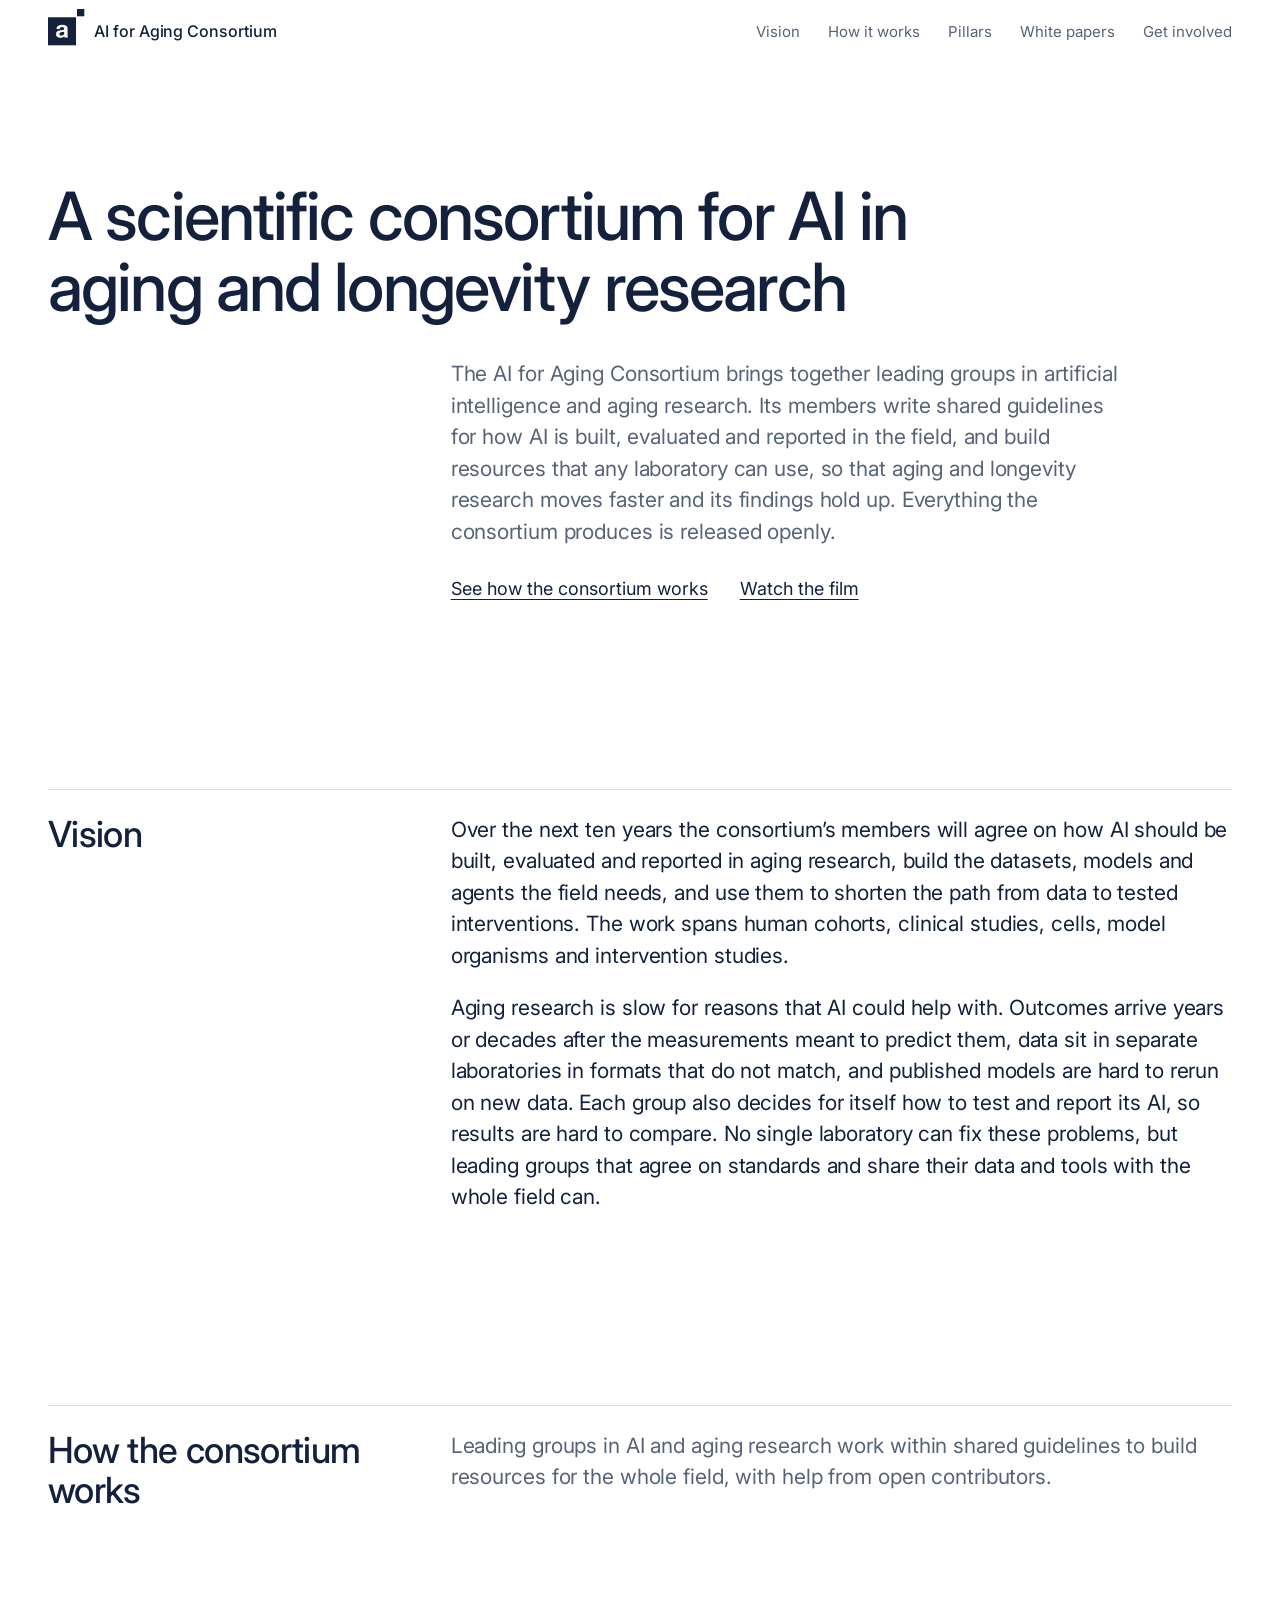
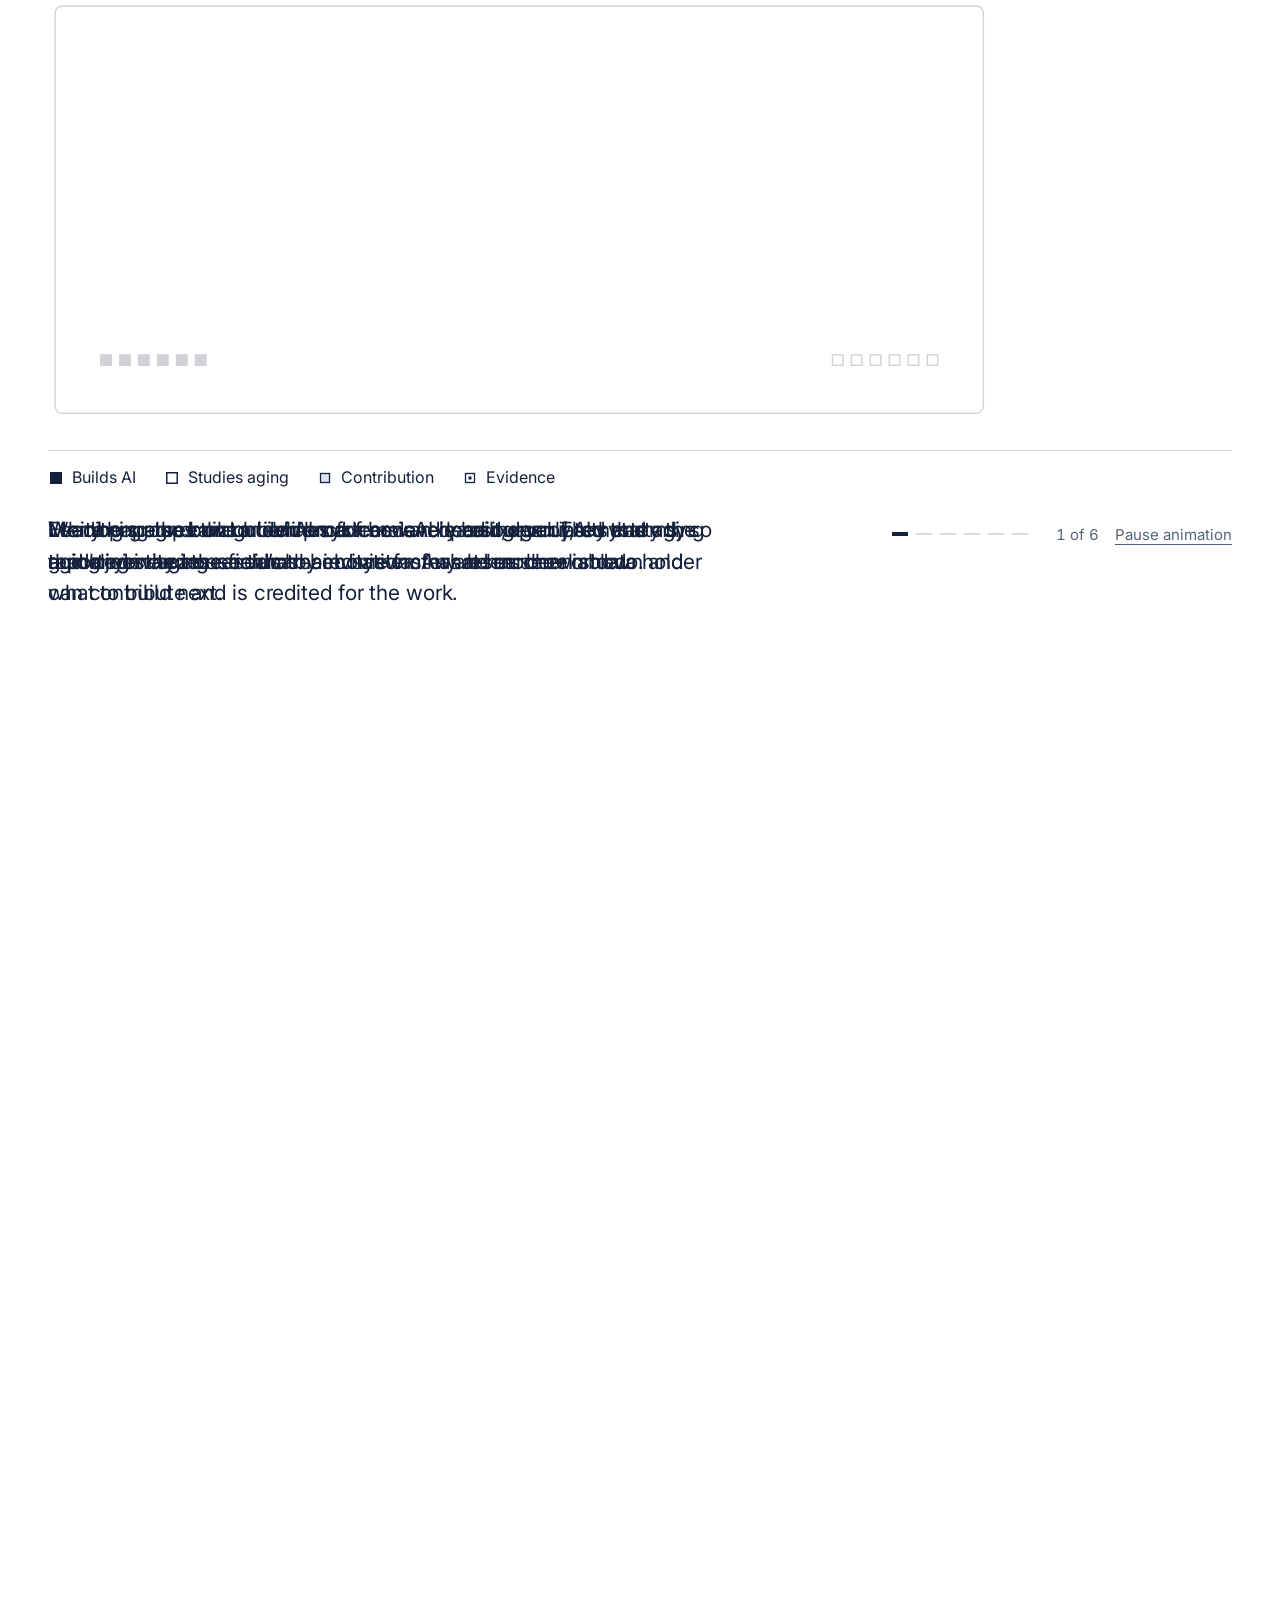
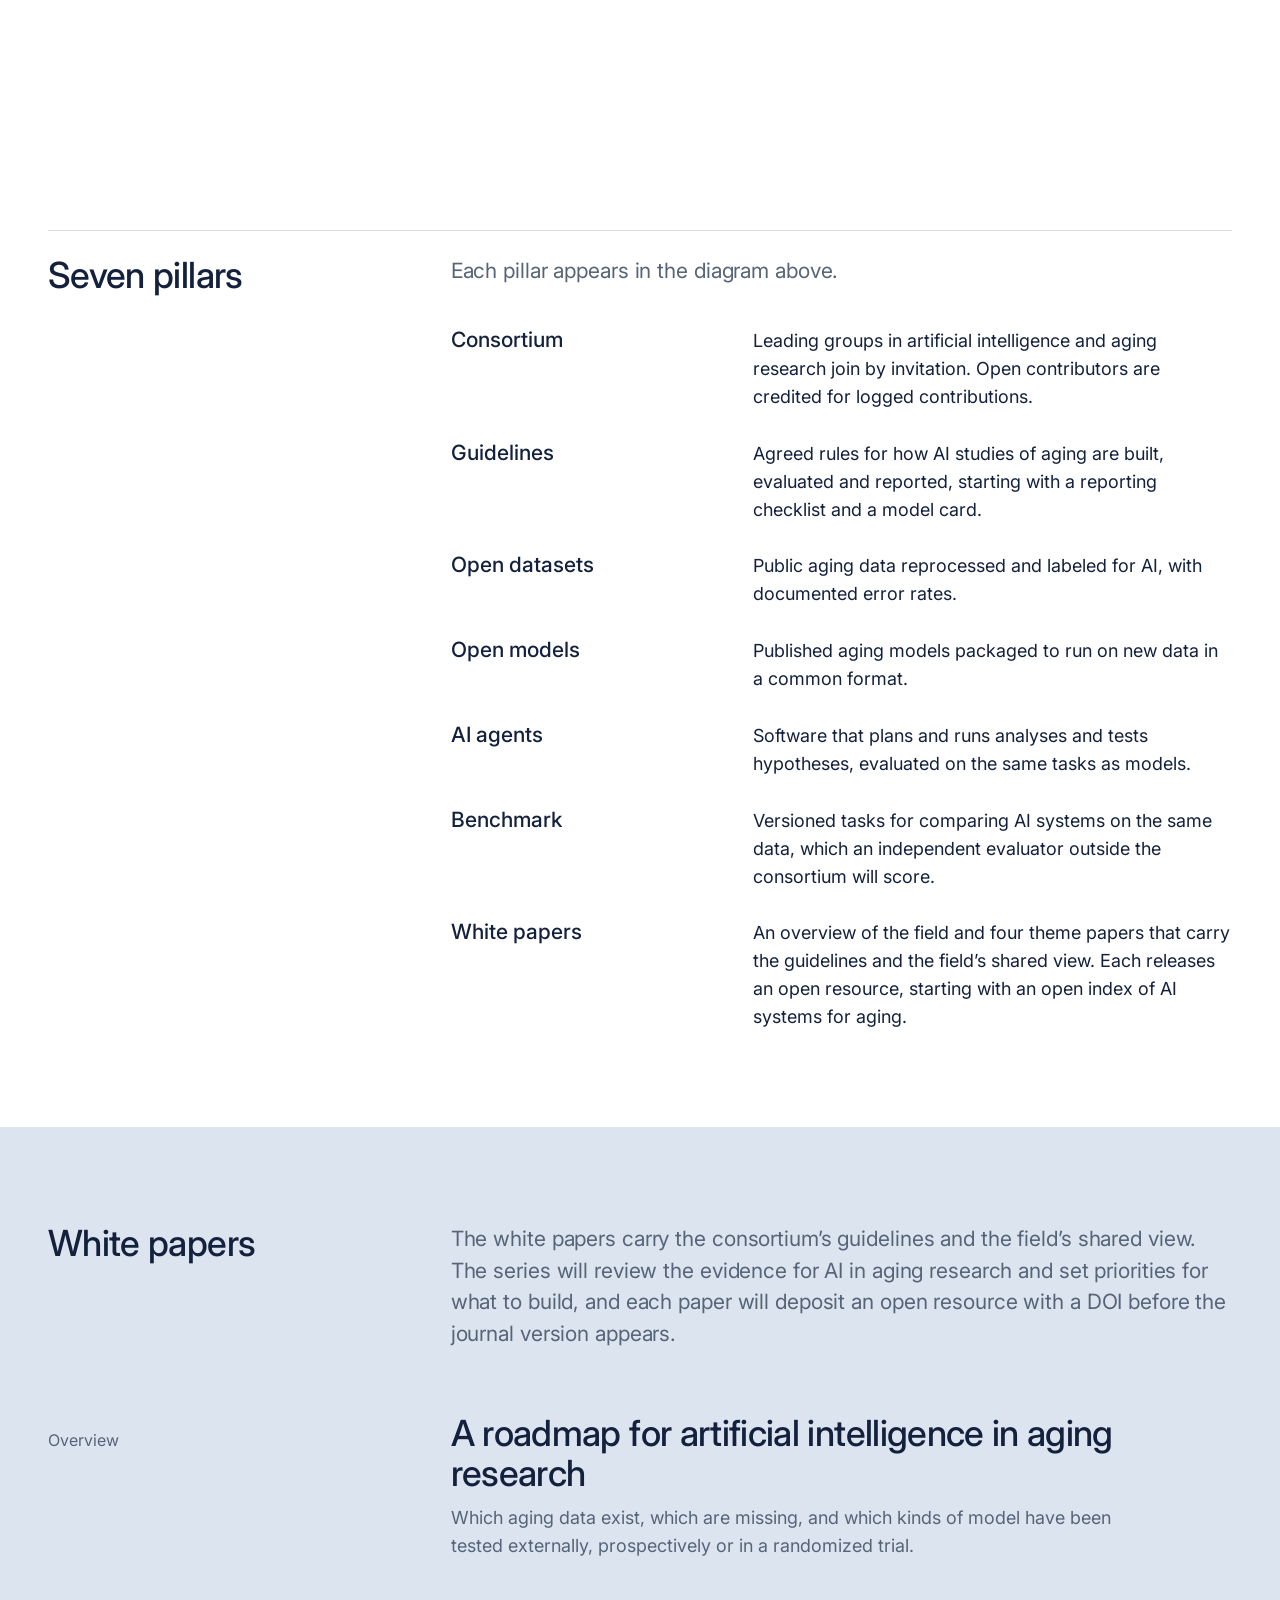
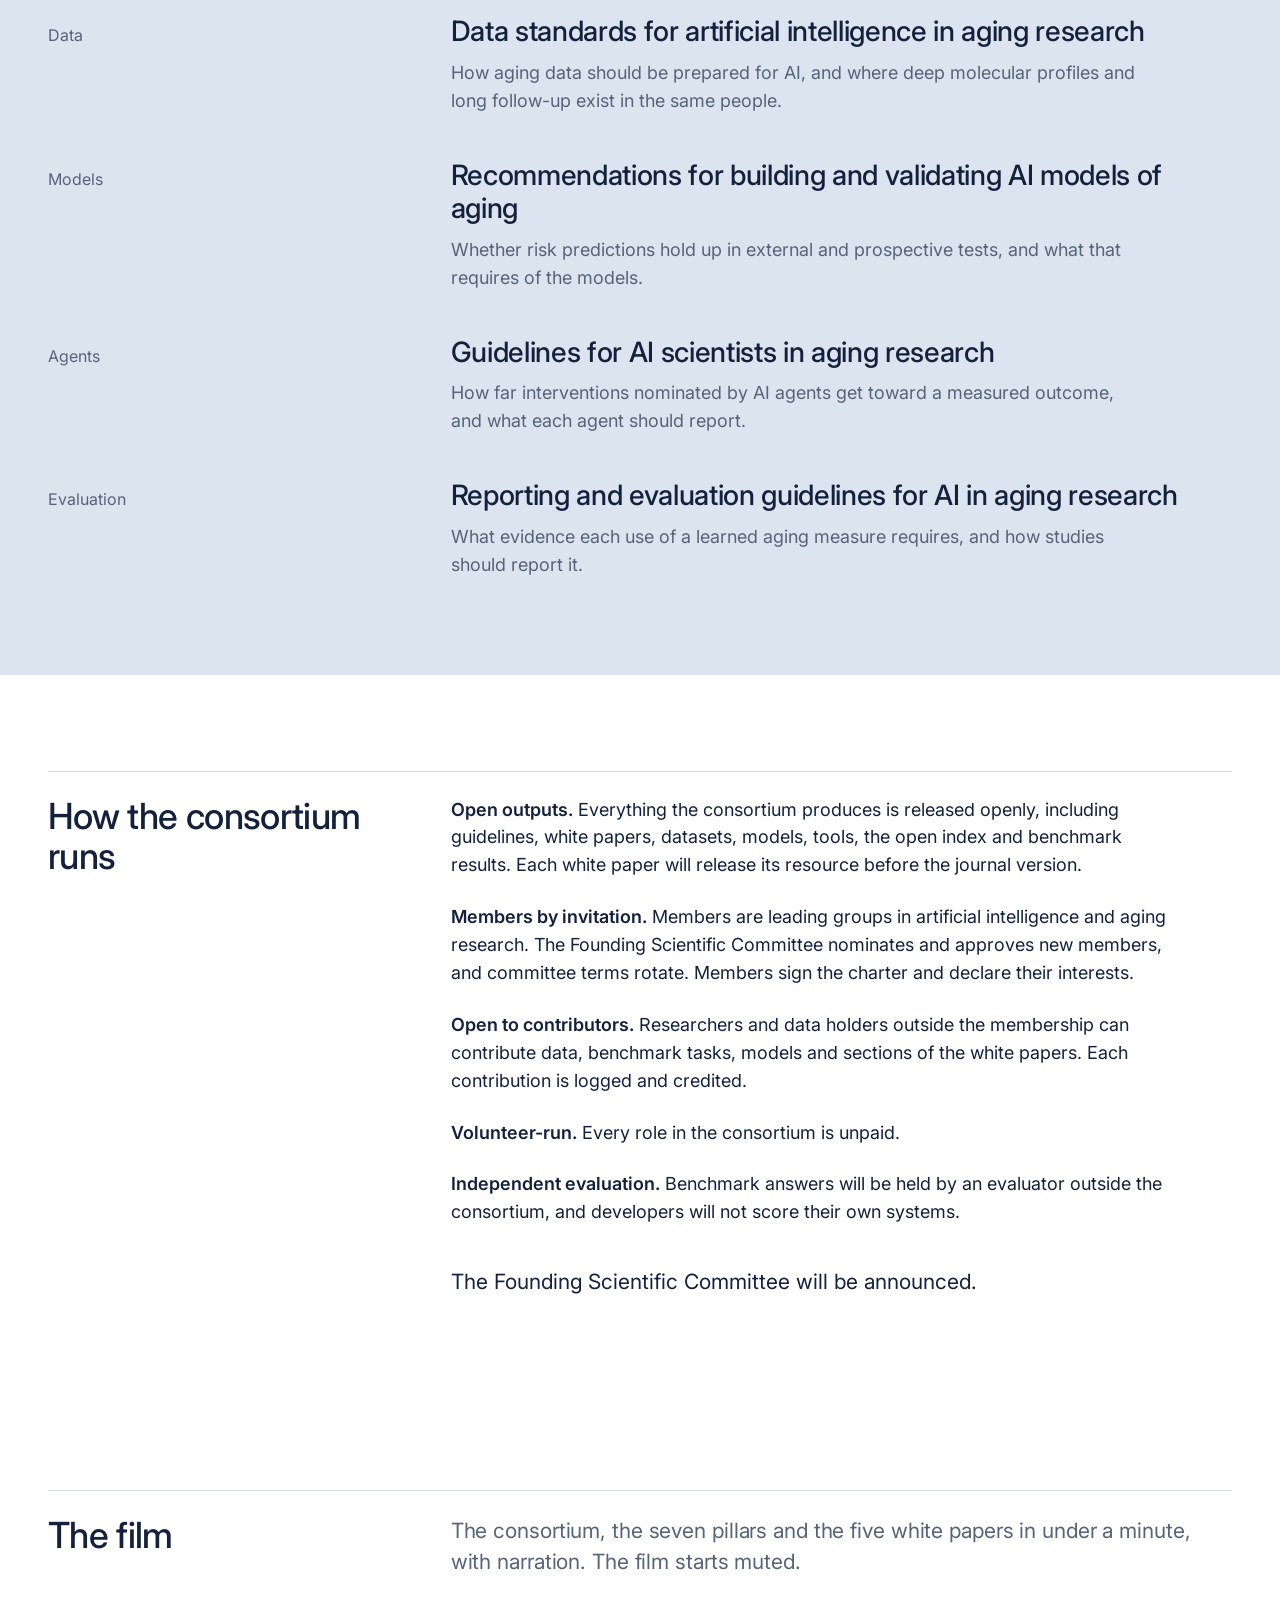
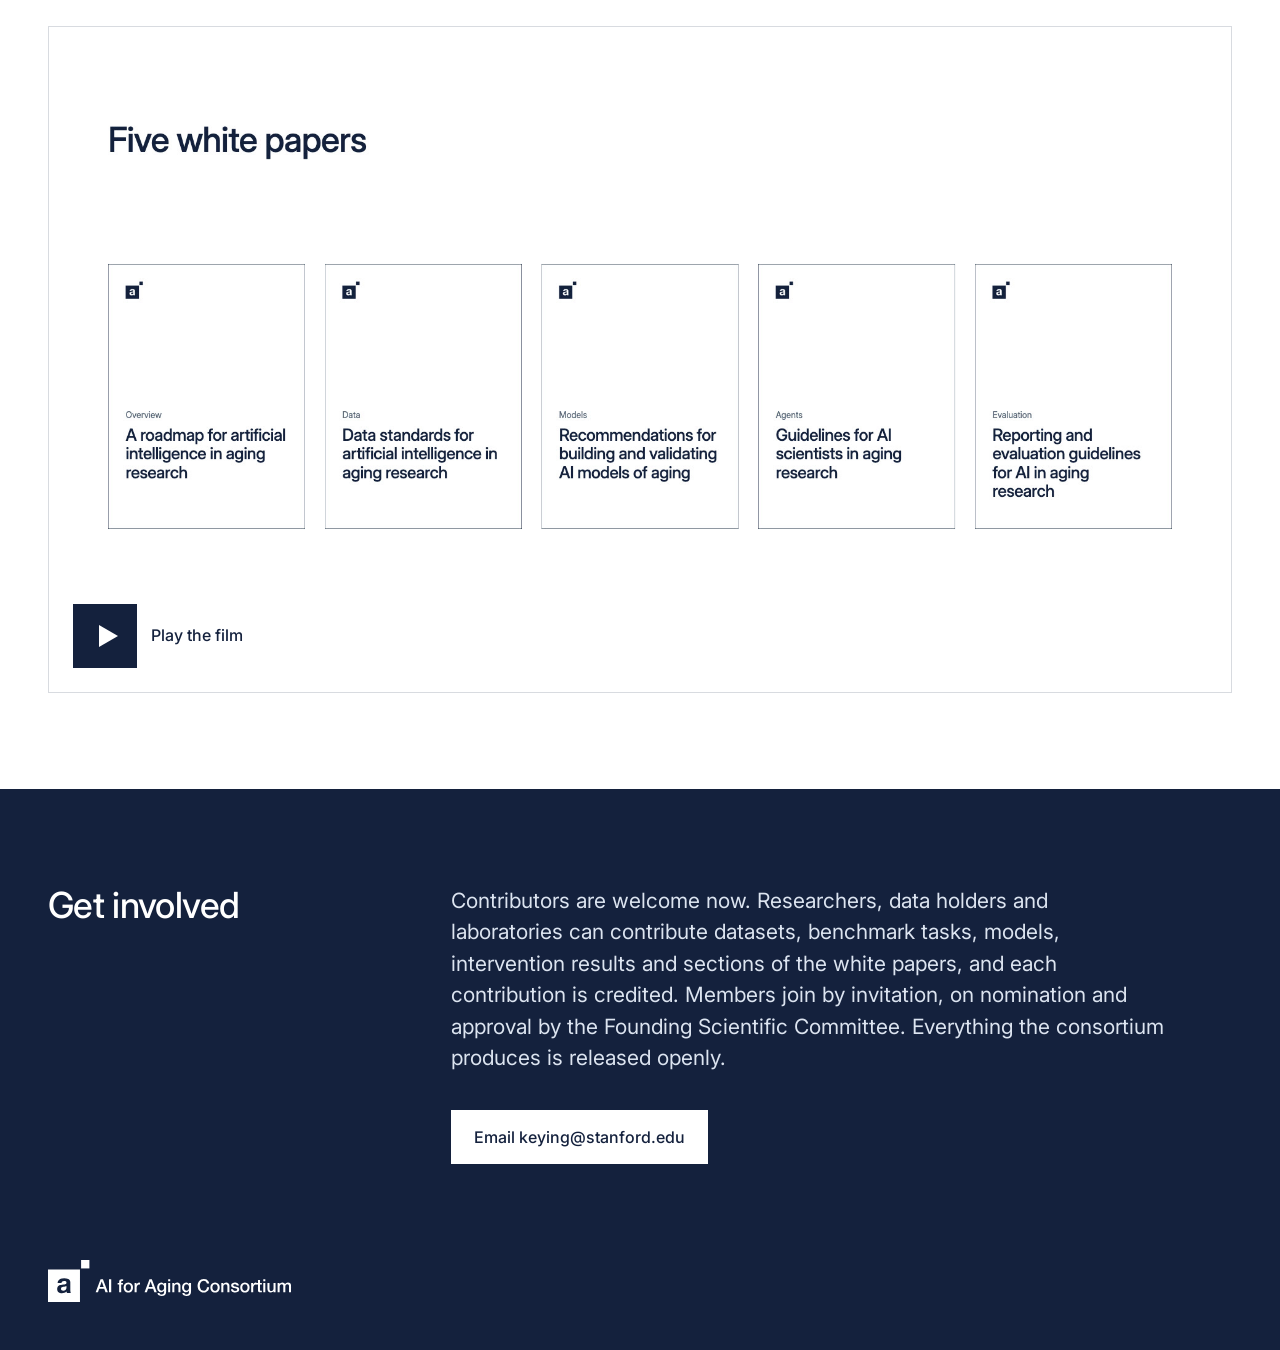
==== commit 8a91b4a9: "Describe the consortium model: invited members, open contributors, open outputs" ====
--- a/index.html
+++ b/index.html
@@ -4,7 +4,7 @@
 <meta charset="utf-8">
 <meta name="viewport" content="width=device-width, initial-scale=1">
 <title>AI for Aging Consortium</title>
-<meta name="description" content="An open, volunteer-run community of researchers who build AI and researchers who study aging. Members write shared guidelines for AI in aging research and build open datasets, models and agents for the whole field, so that aging and longevity research moves faster and holds up.">
+<meta name="description" content="A scientific consortium of leading groups in artificial intelligence and aging research. Members write shared guidelines for AI in aging research and build datasets, models and agents for the whole field, so that aging and longevity research moves faster and holds up. Everything the consortium produces is released openly.">
 <meta name="color-scheme" content="light">
 <meta name="theme-color" content="#FFFFFF">
 <link rel="canonical" href="https://ai4aging-consortium.github.io/">
@@ -15,7 +15,7 @@
 <meta property="og:type" content="website">
 <meta property="og:site_name" content="AI for Aging Consortium">
 <meta property="og:title" content="AI for Aging Consortium">
-<meta property="og:description" content="An open, volunteer-run community of researchers who build AI and researchers who study aging. Members write shared guidelines for AI in aging research and build open datasets, models and agents for the whole field, so that aging and longevity research moves faster and holds up.">
+<meta property="og:description" content="A scientific consortium of leading groups in artificial intelligence and aging research. Members write shared guidelines for AI in aging research and build datasets, models and agents for the whole field, so that aging and longevity research moves faster and holds up. Everything the consortium produces is released openly.">
 <meta property="og:url" content="https://ai4aging-consortium.github.io/">
 <meta property="og:image" content="https://ai4aging-consortium.github.io/assets/og-image.png">
 <meta property="og:image:width" content="1200">
@@ -23,7 +23,7 @@
 <meta property="og:image:alt" content="AI for Aging Consortium logo and name on white">
 <meta name="twitter:card" content="summary_large_image">
 <meta name="twitter:title" content="AI for Aging Consortium">
-<meta name="twitter:description" content="An open, volunteer-run community of researchers who build AI and researchers who study aging. Members write shared guidelines for AI in aging research and build open datasets, models and agents for the whole field, so that aging and longevity research moves faster and holds up.">
+<meta name="twitter:description" content="A scientific consortium of leading groups in artificial intelligence and aging research. Members write shared guidelines for AI in aging research and build datasets, models and agents for the whole field, so that aging and longevity research moves faster and holds up. Everything the consortium produces is released openly.">
 <meta name="twitter:image" content="https://ai4aging-consortium.github.io/assets/og-image.png">
 <meta name="twitter:image:alt" content="AI for Aging Consortium logo and name on white">
 <link rel="preload" href="assets/fonts/inter-latin-opsz-normal.woff2" as="font" type="font/woff2" crossorigin>
@@ -57,7 +57,7 @@
       <a href="#how" data-spy="how">How it works</a>
       <a href="#pillars" data-spy="pillars">Pillars</a>
       <a href="#papers" data-spy="papers">White papers</a>
-      <a href="#join" data-spy="join">Join</a>
+      <a href="#join" data-spy="join">Get involved</a>
     </nav>
   </div>
 </header>
@@ -66,8 +66,8 @@
 
   <section class="hero" id="top" aria-labelledby="hero-title">
     <div class="wrap grid">
-      <h1 id="hero-title" class="hero-title">An open community for AI in aging and longevity research</h1>
-      <p class="lede hero-lede">The AI for Aging Consortium brings together researchers who build AI systems and researchers who study aging. Its members write shared guidelines for how AI is built, evaluated and reported in the field, and build open resources that any laboratory can use, so that aging and longevity research moves faster and its findings hold up.</p>
+      <h1 id="hero-title" class="hero-title">A scientific consortium for AI in aging and longevity research</h1>
+      <p class="lede hero-lede">The AI for Aging Consortium brings together leading groups in artificial intelligence and aging research. Its members write shared guidelines for how AI is built, evaluated and reported in the field, and build resources that any laboratory can use, so that aging and longevity research moves faster and its findings hold up. Everything the consortium produces is released openly.</p>
       <p class="hero-links">
         <a class="link" href="#how">See how the consortium works</a>
         <a class="link" href="#film" data-play-film>Watch the film</a>
@@ -80,7 +80,7 @@
       <h2 id="vision-h" class="col-h">Vision</h2>
       <div class="prose col-body lede-size">
         <p>Over the next ten years the consortium&rsquo;s members will agree on how AI should be built, evaluated and reported in aging research, build the datasets, models and agents the field needs, and use them to shorten the path from data to tested interventions. The work spans human cohorts, clinical studies, cells, model organisms and intervention studies.</p>
-        <p>Aging research is slow for reasons that AI could help with. Outcomes arrive years or decades after the measurements meant to predict them, data sit in separate laboratories in formats that do not match, and published models are hard to rerun on new data. Each group also decides for itself how to test and report its AI, so results are hard to compare. No single laboratory can fix these problems, but a community that shares its data, tools and standards can.</p>
+        <p>Aging research is slow for reasons that AI could help with. Outcomes arrive years or decades after the measurements meant to predict them, data sit in separate laboratories in formats that do not match, and published models are hard to rerun on new data. Each group also decides for itself how to test and report its AI, so results are hard to compare. No single laboratory can fix these problems, but leading groups that agree on standards and share their data and tools with the whole field can.</p>
       </div>
     </div>
   </section>
@@ -88,7 +88,7 @@
   <section class="section how" id="how" aria-labelledby="how-h">
     <div class="wrap grid how-head">
       <h2 id="how-h" class="col-h">How the consortium works</h2>
-      <p class="col-body lede-size intro">Two research communities work within shared guidelines to build open resources for the whole field.</p>
+      <p class="col-body lede-size intro">Leading groups in AI and aging research work within shared guidelines to build resources for the whole field, with help from open contributors.</p>
     </div>
 
     <div class="scene" id="scene">
@@ -97,10 +97,10 @@
           <figure class="scene-figure">
             <div class="scene-canvas">
 <!-- scene:landscape:start -->
-<svg class="scene-svg" data-layout="landscape" viewBox="0 0 1000 358" role="img" aria-label="Researchers who build AI systems and researchers who study aging meet in one open community. Guidelines for how AI is built, evaluated and reported frame the work. Members build and share open datasets, open models and AI agents, a benchmark and an open index of AI systems. Evidence from every resource goes into the white papers, which carry the guidelines. The resources are open to the whole field, to make aging and longevity research faster and more reliable." xmlns="http://www.w3.org/2000/svg"><g class="el" data-id="community" data-beat="1" data-kind="frame" data-pillar="community"><rect class="track" x="6" y="6" width="784" height="344" rx="6"/><rect class="line frame" x="6" y="6" width="784" height="344" rx="6"/><text class="t-name" x="22" y="30" font-size="16" text-anchor="start">Community</text><text class="t-sub" x="115" y="30" font-size="14" text-anchor="start">open individual membership</text></g><g class="el" data-id="members_ai" data-beat="1" data-kind="members" data-side="ai" data-from="-250"><g class="m-shift"><rect class="m-sq m-ai" x="294" y="300" width="10" height="10"/><rect class="m-sq m-ai" x="310" y="300" width="10" height="10"/><rect class="m-sq m-ai" x="326" y="300" width="10" height="10"/><rect class="m-sq m-ai" x="342" y="300" width="10" height="10"/><rect class="m-sq m-ai" x="358" y="300" width="10" height="10"/><rect class="m-sq m-ai" x="374" y="300" width="10" height="10"/><text class="t-name" x="384" y="336" font-size="15" text-anchor="end">Researchers who build AI</text></g></g><g class="el" data-id="members_age" data-beat="1" data-kind="members" data-side="age" data-from="250"><g class="m-shift"><rect class="m-sq m-age" x="412.6" y="300.6" width="8.8" height="8.8"/><rect class="m-sq m-age" x="428.6" y="300.6" width="8.8" height="8.8"/><rect class="m-sq m-age" x="444.6" y="300.6" width="8.8" height="8.8"/><rect class="m-sq m-age" x="460.6" y="300.6" width="8.8" height="8.8"/><rect class="m-sq m-age" x="476.6" y="300.6" width="8.8" height="8.8"/><rect class="m-sq m-age" x="492.6" y="300.6" width="8.8" height="8.8"/><text class="t-name" x="412" y="336" font-size="15" text-anchor="start">Researchers who study aging</text></g></g><g class="el" data-id="guidelines" data-beat="2" data-kind="field" data-pillar="guidelines"><rect class="field" x="20" y="44" width="756" height="232" rx="4"/><text class="t-name" x="36" y="73" font-size="18" text-anchor="start">Guidelines</text><text class="t-sub" x="36" y="93" font-size="14" text-anchor="start">how AI is built, evaluated and reported</text></g><g class="el" data-id="p_rise" data-beat="3" data-kind="path"><path class="track" d="M398,296 V218"/><path class="line" d="M398,296 V218"/><polygon class="arrow" points="394.40,225.65 398.00,217.55 401.60,225.65"/><text class="t-path" x="406" y="272" font-size="13" text-anchor="start">build and share</text></g><g class="el" data-id="p_c_datasets" data-beat="3" data-kind="path" data-route="M398,296 V240 H102 V218"><path class="track" d="M398,240 H102 V218"/><path class="line" d="M398,240 H102 V218"/><polygon class="arrow" points="98.40,225.65 102.00,217.55 105.60,225.65"/></g><g class="el" data-id="p_c_models" data-beat="3" data-kind="path" data-route="M398,296 V240 H250 V218"><path class="track" d="M398,240 H250 V218"/><path class="line" d="M398,240 H250 V218"/><polygon class="arrow" points="246.40,225.65 250.00,217.55 253.60,225.65"/></g><g class="el" data-id="datasets" data-beat="3" data-kind="node" data-pillar="datasets"><rect class="box" x="34" y="168" width="136" height="48" rx="3"/><text class="t-name" x="102" y="197" font-size="16" text-anchor="middle">Open datasets</text></g><g class="el" data-id="models" data-beat="3" data-kind="node" data-pillar="models"><rect class="box" x="182" y="168" width="136" height="48" rx="3"/><text class="t-name" x="250" y="197" font-size="16" text-anchor="middle">Open models</text></g><g class="el" data-id="agents" data-beat="3" data-kind="node" data-pillar="agents"><rect class="box" x="330" y="168" width="136" height="48" rx="3"/><text class="t-name" x="398" y="197" font-size="16" text-anchor="middle">AI agents</text></g><g class="el" data-id="p_c_bench" data-beat="4" data-kind="path" data-route="M398,296 V240 H546 V218"><path class="track" d="M398,240 H546 V218"/><path class="line" d="M398,240 H546 V218"/><polygon class="arrow" points="542.40,225.65 546.00,217.55 549.60,225.65"/></g><g class="el" data-id="p_c_index" data-beat="4" data-kind="path" data-route="M398,296 V240 H694 V218"><path class="track" d="M398,240 H694 V218"/><path class="line" d="M398,240 H694 V218"/><polygon class="arrow" points="690.40,225.65 694.00,217.55 697.60,225.65"/></g><g class="el" data-id="benchmark" data-beat="4" data-kind="node" data-pillar="benchmark"><rect class="box" x="478" y="168" width="136" height="48" rx="3"/><text class="t-name" x="546" y="197" font-size="16" text-anchor="middle">Benchmark</text></g><g class="el" data-id="index" data-beat="4" data-kind="node" data-pillar="index"><rect class="box" x="626" y="168" width="136" height="48" rx="3"/><text class="t-name" x="694" y="197" font-size="16" text-anchor="middle">Open index</text></g><g class="el" data-id="p_e_datasets" data-beat="5" data-kind="path"><path class="track" d="M102,166 V140 H398 V108"/><path class="line" d="M102,166 V140 H398 V108"/></g><g class="el" data-id="p_e_models" data-beat="5" data-kind="path"><path class="track" d="M250,166 V140 H398 V108"/><path class="line" d="M250,166 V140 H398 V108"/></g><g class="el" data-id="p_e_agents" data-beat="5" data-kind="path"><path class="track" d="M398,166 V108"/><path class="line" d="M398,166 V108"/><polygon class="arrow" points="394.40,115.65 398.00,107.55 401.60,115.65"/><text class="t-path" x="406" y="129" font-size="13" text-anchor="start">evidence</text></g><g class="el" data-id="p_e_bench" data-beat="5" data-kind="path"><path class="track" d="M546,166 V140 H398 V108"/><path class="line" d="M546,166 V140 H398 V108"/></g><g class="el" data-id="p_e_index" data-beat="5" data-kind="path"><path class="track" d="M694,166 V140 H398 V108"/><path class="line" d="M694,166 V140 H398 V108"/></g><g class="el" data-id="papers" data-beat="5" data-kind="node" data-pillar="papers"><rect class="box" x="330" y="60" width="136" height="46" rx="3"/><text class="t-name" x="398" y="88" font-size="16" text-anchor="middle">White papers</text></g><g class="el" data-id="p_out" data-beat="6" data-kind="path"><path class="track" d="M792,192 H848"/><path class="line" d="M792,192 H848"/><polygon class="arrow" points="840.35,188.40 848.45,192.00 840.35,195.60"/></g><g class="el" data-id="research" data-beat="6" data-kind="label"><text class="t-name" x="856" y="168" font-size="16" text-anchor="start">Aging and</text><text class="t-name" x="856" y="187" font-size="16" text-anchor="start">longevity</text><text class="t-name" x="856" y="206" font-size="16" text-anchor="start">research</text><text class="t-sub" x="856" y="230" font-size="14" text-anchor="start">faster and</text><text class="t-sub" x="856" y="247" font-size="14" text-anchor="start">more reliable</text></g><g class="tokens"></g></svg>
+<svg class="scene-svg" data-layout="landscape" viewBox="0 0 1000 358" role="img" aria-label="Leading groups that build AI systems and leading groups that study aging meet in one consortium. Members join by invitation, and any researcher or data holder can contribute. Guidelines for how AI is built, evaluated and reported frame the work. Members and contributors build and share open datasets, open models and AI agents, a benchmark and an open index of AI systems. Evidence from every resource goes into the white papers, which carry the guidelines. Everything the consortium produces is released openly, to make aging and longevity research faster and more reliable." xmlns="http://www.w3.org/2000/svg"><g class="el" data-id="community" data-beat="1" data-kind="frame" data-pillar="community"><rect class="track" x="6" y="6" width="784" height="344" rx="6"/><rect class="line frame" x="6" y="6" width="784" height="344" rx="6"/><text class="t-name" x="22" y="30" font-size="16" text-anchor="start">Consortium</text><text class="t-sub" x="122" y="30" font-size="14" text-anchor="start">members by invitation, open to contributors</text></g><g class="el" data-id="members_ai" data-beat="1" data-kind="members" data-side="ai" data-from="-250"><g class="m-shift"><rect class="m-sq m-ai" x="294" y="300" width="10" height="10"/><rect class="m-sq m-ai" x="310" y="300" width="10" height="10"/><rect class="m-sq m-ai" x="326" y="300" width="10" height="10"/><rect class="m-sq m-ai" x="342" y="300" width="10" height="10"/><rect class="m-sq m-ai" x="358" y="300" width="10" height="10"/><rect class="m-sq m-ai" x="374" y="300" width="10" height="10"/><text class="t-name" x="384" y="336" font-size="15" text-anchor="end">Researchers who build AI</text></g></g><g class="el" data-id="members_age" data-beat="1" data-kind="members" data-side="age" data-from="250"><g class="m-shift"><rect class="m-sq m-age" x="412.6" y="300.6" width="8.8" height="8.8"/><rect class="m-sq m-age" x="428.6" y="300.6" width="8.8" height="8.8"/><rect class="m-sq m-age" x="444.6" y="300.6" width="8.8" height="8.8"/><rect class="m-sq m-age" x="460.6" y="300.6" width="8.8" height="8.8"/><rect class="m-sq m-age" x="476.6" y="300.6" width="8.8" height="8.8"/><rect class="m-sq m-age" x="492.6" y="300.6" width="8.8" height="8.8"/><text class="t-name" x="412" y="336" font-size="15" text-anchor="start">Researchers who study aging</text></g></g><g class="el" data-id="guidelines" data-beat="2" data-kind="field" data-pillar="guidelines"><rect class="field" x="20" y="44" width="756" height="232" rx="4"/><text class="t-name" x="36" y="73" font-size="18" text-anchor="start">Guidelines</text><text class="t-sub" x="36" y="93" font-size="14" text-anchor="start">how AI is built, evaluated and reported</text></g><g class="el" data-id="p_rise" data-beat="3" data-kind="path"><path class="track" d="M398,296 V218"/><path class="line" d="M398,296 V218"/><polygon class="arrow" points="394.40,225.65 398.00,217.55 401.60,225.65"/><text class="t-path" x="406" y="272" font-size="13" text-anchor="start">build and share</text></g><g class="el" data-id="p_c_datasets" data-beat="3" data-kind="path" data-route="M398,296 V240 H102 V218"><path class="track" d="M398,240 H102 V218"/><path class="line" d="M398,240 H102 V218"/><polygon class="arrow" points="98.40,225.65 102.00,217.55 105.60,225.65"/></g><g class="el" data-id="p_c_models" data-beat="3" data-kind="path" data-route="M398,296 V240 H250 V218"><path class="track" d="M398,240 H250 V218"/><path class="line" d="M398,240 H250 V218"/><polygon class="arrow" points="246.40,225.65 250.00,217.55 253.60,225.65"/></g><g class="el" data-id="datasets" data-beat="3" data-kind="node" data-pillar="datasets"><rect class="box" x="34" y="168" width="136" height="48" rx="3"/><text class="t-name" x="102" y="197" font-size="16" text-anchor="middle">Open datasets</text></g><g class="el" data-id="models" data-beat="3" data-kind="node" data-pillar="models"><rect class="box" x="182" y="168" width="136" height="48" rx="3"/><text class="t-name" x="250" y="197" font-size="16" text-anchor="middle">Open models</text></g><g class="el" data-id="agents" data-beat="3" data-kind="node" data-pillar="agents"><rect class="box" x="330" y="168" width="136" height="48" rx="3"/><text class="t-name" x="398" y="197" font-size="16" text-anchor="middle">AI agents</text></g><g class="el" data-id="p_c_bench" data-beat="4" data-kind="path" data-route="M398,296 V240 H546 V218"><path class="track" d="M398,240 H546 V218"/><path class="line" d="M398,240 H546 V218"/><polygon class="arrow" points="542.40,225.65 546.00,217.55 549.60,225.65"/></g><g class="el" data-id="p_c_index" data-beat="4" data-kind="path" data-route="M398,296 V240 H694 V218"><path class="track" d="M398,240 H694 V218"/><path class="line" d="M398,240 H694 V218"/><polygon class="arrow" points="690.40,225.65 694.00,217.55 697.60,225.65"/></g><g class="el" data-id="benchmark" data-beat="4" data-kind="node" data-pillar="benchmark"><rect class="box" x="478" y="168" width="136" height="48" rx="3"/><text class="t-name" x="546" y="197" font-size="16" text-anchor="middle">Benchmark</text></g><g class="el" data-id="index" data-beat="4" data-kind="node" data-pillar="index"><rect class="box" x="626" y="168" width="136" height="48" rx="3"/><text class="t-name" x="694" y="197" font-size="16" text-anchor="middle">Open index</text></g><g class="el" data-id="p_e_datasets" data-beat="5" data-kind="path"><path class="track" d="M102,166 V140 H398 V108"/><path class="line" d="M102,166 V140 H398 V108"/></g><g class="el" data-id="p_e_models" data-beat="5" data-kind="path"><path class="track" d="M250,166 V140 H398 V108"/><path class="line" d="M250,166 V140 H398 V108"/></g><g class="el" data-id="p_e_agents" data-beat="5" data-kind="path"><path class="track" d="M398,166 V108"/><path class="line" d="M398,166 V108"/><polygon class="arrow" points="394.40,115.65 398.00,107.55 401.60,115.65"/><text class="t-path" x="406" y="129" font-size="13" text-anchor="start">evidence</text></g><g class="el" data-id="p_e_bench" data-beat="5" data-kind="path"><path class="track" d="M546,166 V140 H398 V108"/><path class="line" d="M546,166 V140 H398 V108"/></g><g class="el" data-id="p_e_index" data-beat="5" data-kind="path"><path class="track" d="M694,166 V140 H398 V108"/><path class="line" d="M694,166 V140 H398 V108"/></g><g class="el" data-id="papers" data-beat="5" data-kind="node" data-pillar="papers"><rect class="box" x="330" y="60" width="136" height="46" rx="3"/><text class="t-name" x="398" y="88" font-size="16" text-anchor="middle">White papers</text></g><g class="el" data-id="p_out" data-beat="6" data-kind="path"><path class="track" d="M792,192 H848"/><path class="line" d="M792,192 H848"/><polygon class="arrow" points="840.35,188.40 848.45,192.00 840.35,195.60"/></g><g class="el" data-id="research" data-beat="6" data-kind="label"><text class="t-name" x="856" y="168" font-size="16" text-anchor="start">Aging and</text><text class="t-name" x="856" y="187" font-size="16" text-anchor="start">longevity</text><text class="t-name" x="856" y="206" font-size="16" text-anchor="start">research</text><text class="t-sub" x="856" y="230" font-size="14" text-anchor="start">faster and</text><text class="t-sub" x="856" y="247" font-size="14" text-anchor="start">more reliable</text></g><g class="tokens"></g></svg>
 <!-- scene:landscape:end -->
 <!-- scene:portrait:start -->
-<svg class="scene-svg" data-layout="portrait" viewBox="0 0 360 486" role="img" aria-label="Researchers who build AI systems and researchers who study aging meet in one open community. Guidelines for how AI is built, evaluated and reported frame the work. Members build and share open datasets, open models and AI agents, a benchmark and an open index of AI systems. Evidence from every resource goes into the white papers, which carry the guidelines. The resources are open to the whole field, to make aging and longevity research faster and more reliable." xmlns="http://www.w3.org/2000/svg"><g class="el" data-id="community" data-beat="1" data-kind="frame" data-pillar="community"><rect class="track" x="4" y="4" width="352" height="416" rx="6"/><rect class="line frame" x="4" y="4" width="352" height="416" rx="6"/><text class="t-name" x="16" y="24" font-size="14" text-anchor="start">Community</text><text class="t-sub" x="98" y="24" font-size="13" text-anchor="start">open individual membership</text></g><g class="el" data-id="members_ai" data-beat="1" data-kind="members" data-side="ai" data-from="-70"><g class="m-shift"><rect class="m-sq m-ai" x="87" y="370" width="9" height="9"/><rect class="m-sq m-ai" x="101" y="370" width="9" height="9"/><rect class="m-sq m-ai" x="115" y="370" width="9" height="9"/><rect class="m-sq m-ai" x="129" y="370" width="9" height="9"/><rect class="m-sq m-ai" x="143" y="370" width="9" height="9"/><rect class="m-sq m-ai" x="157" y="370" width="9" height="9"/><text class="t-name" x="166" y="395" font-size="13" text-anchor="end">Researchers who</text><text class="t-name" x="166" y="410" font-size="13" text-anchor="end">build AI</text></g></g><g class="el" data-id="members_age" data-beat="1" data-kind="members" data-side="age" data-from="70"><g class="m-shift"><rect class="m-sq m-age" x="194.6" y="370.6" width="7.8" height="7.8"/><rect class="m-sq m-age" x="208.6" y="370.6" width="7.8" height="7.8"/><rect class="m-sq m-age" x="222.6" y="370.6" width="7.8" height="7.8"/><rect class="m-sq m-age" x="236.6" y="370.6" width="7.8" height="7.8"/><rect class="m-sq m-age" x="250.6" y="370.6" width="7.8" height="7.8"/><rect class="m-sq m-age" x="264.6" y="370.6" width="7.8" height="7.8"/><text class="t-name" x="194" y="395" font-size="13" text-anchor="start">Researchers who</text><text class="t-name" x="194" y="410" font-size="13" text-anchor="start">study aging</text></g></g><g class="el" data-id="guidelines" data-beat="2" data-kind="field" data-pillar="guidelines"><rect class="field" x="14" y="36" width="332" height="316" rx="4"/><text class="t-name" x="26" y="59" font-size="16" text-anchor="start">Guidelines</text><text class="t-sub" x="26" y="77" font-size="13" text-anchor="start">how AI is built, evaluated and reported</text></g><g class="el" data-id="p_c_datasets" data-beat="3" data-kind="path"><path class="track" d="M180,366 V358 H42 V148 H67"/><path class="line" d="M180,366 V358 H42 V148 H67"/><polygon class="arrow" points="59.35,144.40 67.45,148.00 59.35,151.60"/></g><g class="el" data-id="p_c_models" data-beat="3" data-kind="path"><path class="track" d="M180,366 V358 H42 V192 H67"/><path class="line" d="M180,366 V358 H42 V192 H67"/><polygon class="arrow" points="59.35,188.40 67.45,192.00 59.35,195.60"/></g><g class="el" data-id="p_c_agents" data-beat="3" data-kind="path"><path class="track" d="M180,366 V358 H42 V236 H67"/><path class="line" d="M180,366 V358 H42 V236 H67"/><polygon class="arrow" points="59.35,232.40 67.45,236.00 59.35,239.60"/></g><g class="el" data-id="datasets" data-beat="3" data-kind="node" data-pillar="datasets"><rect class="box" x="70" y="130" width="150" height="36" rx="3"/><text class="t-name" x="145" y="153" font-size="14" text-anchor="middle">Open datasets</text></g><g class="el" data-id="models" data-beat="3" data-kind="node" data-pillar="models"><rect class="box" x="70" y="174" width="150" height="36" rx="3"/><text class="t-name" x="145" y="197" font-size="14" text-anchor="middle">Open models</text></g><g class="el" data-id="agents" data-beat="3" data-kind="node" data-pillar="agents"><rect class="box" x="70" y="218" width="150" height="36" rx="3"/><text class="t-name" x="145" y="241" font-size="14" text-anchor="middle">AI agents</text></g><g class="el" data-id="p_c_bench" data-beat="4" data-kind="path"><path class="track" d="M180,366 V358 H42 V280 H67"/><path class="line" d="M180,366 V358 H42 V280 H67"/><polygon class="arrow" points="59.35,276.40 67.45,280.00 59.35,283.60"/></g><g class="el" data-id="p_c_index" data-beat="4" data-kind="path"><path class="track" d="M180,366 V358 H42 V324 H67"/><path class="line" d="M180,366 V358 H42 V324 H67"/><polygon class="arrow" points="59.35,320.40 67.45,324.00 59.35,327.60"/></g><g class="el" data-id="benchmark" data-beat="4" data-kind="node" data-pillar="benchmark"><rect class="box" x="70" y="262" width="150" height="36" rx="3"/><text class="t-name" x="145" y="285" font-size="14" text-anchor="middle">Benchmark</text></g><g class="el" data-id="index" data-beat="4" data-kind="node" data-pillar="index"><rect class="box" x="70" y="306" width="150" height="36" rx="3"/><text class="t-name" x="145" y="329" font-size="14" text-anchor="middle">Open index</text></g><g class="el" data-id="p_e_datasets" data-beat="5" data-kind="path"><path class="track" d="M222,148 H280 V122"/><path class="line" d="M222,148 H280 V122"/></g><g class="el" data-id="p_e_models" data-beat="5" data-kind="path"><path class="track" d="M222,192 H280 V122"/><path class="line" d="M222,192 H280 V122"/></g><g class="el" data-id="p_e_agents" data-beat="5" data-kind="path"><path class="track" d="M222,236 H280 V122"/><path class="line" d="M222,236 H280 V122"/><polygon class="arrow" points="276.40,129.65 280.00,121.55 283.60,129.65"/><text class="t-path" x="288" y="200" font-size="13" text-anchor="start">evidence</text></g><g class="el" data-id="p_e_bench" data-beat="5" data-kind="path"><path class="track" d="M222,280 H280 V122"/><path class="line" d="M222,280 H280 V122"/></g><g class="el" data-id="p_e_index" data-beat="5" data-kind="path"><path class="track" d="M222,324 H280 V122"/><path class="line" d="M222,324 H280 V122"/></g><g class="el" data-id="papers" data-beat="5" data-kind="node" data-pillar="papers"><rect class="box" x="226" y="84" width="108" height="36" rx="3"/><text class="t-name" x="280" y="107" font-size="14" text-anchor="middle">White papers</text></g><g class="el" data-id="p_out" data-beat="6" data-kind="path"><path class="track" d="M300,422 V444"/><path class="line" d="M300,422 V444"/><polygon class="arrow" points="303.60,436.35 300.00,444.45 296.40,436.35"/></g><g class="el" data-id="research" data-beat="6" data-kind="label"><text class="t-name" x="352" y="463" font-size="14" text-anchor="end">Aging and longevity research</text><text class="t-sub" x="352" y="479" font-size="13" text-anchor="end">faster and more reliable</text></g><g class="tokens"></g></svg>
+<svg class="scene-svg" data-layout="portrait" viewBox="0 0 360 486" role="img" aria-label="Leading groups that build AI systems and leading groups that study aging meet in one consortium. Members join by invitation, and any researcher or data holder can contribute. Guidelines for how AI is built, evaluated and reported frame the work. Members and contributors build and share open datasets, open models and AI agents, a benchmark and an open index of AI systems. Evidence from every resource goes into the white papers, which carry the guidelines. Everything the consortium produces is released openly, to make aging and longevity research faster and more reliable." xmlns="http://www.w3.org/2000/svg"><g class="el" data-id="community" data-beat="1" data-kind="frame" data-pillar="community"><rect class="track" x="4" y="4" width="352" height="416" rx="6"/><rect class="line frame" x="4" y="4" width="352" height="416" rx="6"/><text class="t-name" x="16" y="24" font-size="14" text-anchor="start">Consortium</text><text class="t-sub" x="104" y="24" font-size="13" text-anchor="start">invited members, open contributors</text></g><g class="el" data-id="members_ai" data-beat="1" data-kind="members" data-side="ai" data-from="-70"><g class="m-shift"><rect class="m-sq m-ai" x="87" y="370" width="9" height="9"/><rect class="m-sq m-ai" x="101" y="370" width="9" height="9"/><rect class="m-sq m-ai" x="115" y="370" width="9" height="9"/><rect class="m-sq m-ai" x="129" y="370" width="9" height="9"/><rect class="m-sq m-ai" x="143" y="370" width="9" height="9"/><rect class="m-sq m-ai" x="157" y="370" width="9" height="9"/><text class="t-name" x="166" y="395" font-size="13" text-anchor="end">Researchers who</text><text class="t-name" x="166" y="410" font-size="13" text-anchor="end">build AI</text></g></g><g class="el" data-id="members_age" data-beat="1" data-kind="members" data-side="age" data-from="70"><g class="m-shift"><rect class="m-sq m-age" x="194.6" y="370.6" width="7.8" height="7.8"/><rect class="m-sq m-age" x="208.6" y="370.6" width="7.8" height="7.8"/><rect class="m-sq m-age" x="222.6" y="370.6" width="7.8" height="7.8"/><rect class="m-sq m-age" x="236.6" y="370.6" width="7.8" height="7.8"/><rect class="m-sq m-age" x="250.6" y="370.6" width="7.8" height="7.8"/><rect class="m-sq m-age" x="264.6" y="370.6" width="7.8" height="7.8"/><text class="t-name" x="194" y="395" font-size="13" text-anchor="start">Researchers who</text><text class="t-name" x="194" y="410" font-size="13" text-anchor="start">study aging</text></g></g><g class="el" data-id="guidelines" data-beat="2" data-kind="field" data-pillar="guidelines"><rect class="field" x="14" y="36" width="332" height="316" rx="4"/><text class="t-name" x="26" y="59" font-size="16" text-anchor="start">Guidelines</text><text class="t-sub" x="26" y="77" font-size="13" text-anchor="start">how AI is built, evaluated and reported</text></g><g class="el" data-id="p_c_datasets" data-beat="3" data-kind="path"><path class="track" d="M180,366 V358 H42 V148 H67"/><path class="line" d="M180,366 V358 H42 V148 H67"/><polygon class="arrow" points="59.35,144.40 67.45,148.00 59.35,151.60"/></g><g class="el" data-id="p_c_models" data-beat="3" data-kind="path"><path class="track" d="M180,366 V358 H42 V192 H67"/><path class="line" d="M180,366 V358 H42 V192 H67"/><polygon class="arrow" points="59.35,188.40 67.45,192.00 59.35,195.60"/></g><g class="el" data-id="p_c_agents" data-beat="3" data-kind="path"><path class="track" d="M180,366 V358 H42 V236 H67"/><path class="line" d="M180,366 V358 H42 V236 H67"/><polygon class="arrow" points="59.35,232.40 67.45,236.00 59.35,239.60"/></g><g class="el" data-id="datasets" data-beat="3" data-kind="node" data-pillar="datasets"><rect class="box" x="70" y="130" width="150" height="36" rx="3"/><text class="t-name" x="145" y="153" font-size="14" text-anchor="middle">Open datasets</text></g><g class="el" data-id="models" data-beat="3" data-kind="node" data-pillar="models"><rect class="box" x="70" y="174" width="150" height="36" rx="3"/><text class="t-name" x="145" y="197" font-size="14" text-anchor="middle">Open models</text></g><g class="el" data-id="agents" data-beat="3" data-kind="node" data-pillar="agents"><rect class="box" x="70" y="218" width="150" height="36" rx="3"/><text class="t-name" x="145" y="241" font-size="14" text-anchor="middle">AI agents</text></g><g class="el" data-id="p_c_bench" data-beat="4" data-kind="path"><path class="track" d="M180,366 V358 H42 V280 H67"/><path class="line" d="M180,366 V358 H42 V280 H67"/><polygon class="arrow" points="59.35,276.40 67.45,280.00 59.35,283.60"/></g><g class="el" data-id="p_c_index" data-beat="4" data-kind="path"><path class="track" d="M180,366 V358 H42 V324 H67"/><path class="line" d="M180,366 V358 H42 V324 H67"/><polygon class="arrow" points="59.35,320.40 67.45,324.00 59.35,327.60"/></g><g class="el" data-id="benchmark" data-beat="4" data-kind="node" data-pillar="benchmark"><rect class="box" x="70" y="262" width="150" height="36" rx="3"/><text class="t-name" x="145" y="285" font-size="14" text-anchor="middle">Benchmark</text></g><g class="el" data-id="index" data-beat="4" data-kind="node" data-pillar="index"><rect class="box" x="70" y="306" width="150" height="36" rx="3"/><text class="t-name" x="145" y="329" font-size="14" text-anchor="middle">Open index</text></g><g class="el" data-id="p_e_datasets" data-beat="5" data-kind="path"><path class="track" d="M222,148 H280 V122"/><path class="line" d="M222,148 H280 V122"/></g><g class="el" data-id="p_e_models" data-beat="5" data-kind="path"><path class="track" d="M222,192 H280 V122"/><path class="line" d="M222,192 H280 V122"/></g><g class="el" data-id="p_e_agents" data-beat="5" data-kind="path"><path class="track" d="M222,236 H280 V122"/><path class="line" d="M222,236 H280 V122"/><polygon class="arrow" points="276.40,129.65 280.00,121.55 283.60,129.65"/><text class="t-path" x="288" y="200" font-size="13" text-anchor="start">evidence</text></g><g class="el" data-id="p_e_bench" data-beat="5" data-kind="path"><path class="track" d="M222,280 H280 V122"/><path class="line" d="M222,280 H280 V122"/></g><g class="el" data-id="p_e_index" data-beat="5" data-kind="path"><path class="track" d="M222,324 H280 V122"/><path class="line" d="M222,324 H280 V122"/></g><g class="el" data-id="papers" data-beat="5" data-kind="node" data-pillar="papers"><rect class="box" x="226" y="84" width="108" height="36" rx="3"/><text class="t-name" x="280" y="107" font-size="14" text-anchor="middle">White papers</text></g><g class="el" data-id="p_out" data-beat="6" data-kind="path"><path class="track" d="M300,422 V444"/><path class="line" d="M300,422 V444"/><polygon class="arrow" points="303.60,436.35 300.00,444.45 296.40,436.35"/></g><g class="el" data-id="research" data-beat="6" data-kind="label"><text class="t-name" x="352" y="463" font-size="14" text-anchor="end">Aging and longevity research</text><text class="t-sub" x="352" y="479" font-size="13" text-anchor="end">faster and more reliable</text></g><g class="tokens"></g></svg>
 <!-- scene:portrait:end -->
             </div>
             <p class="flow-cap" aria-hidden="true"></p>
@@ -117,12 +117,12 @@
           <div class="caption-row">
             <div class="captions-wrap">
               <ol class="captions" id="captions">
-                <li>Researchers who build AI systems and researchers who study aging join one open community. Membership is individual and free.</li>
+                <li>Leading groups that build AI systems and leading groups that study aging join the consortium by invitation. Any researcher or data holder can contribute and is credited for the work.</li>
                 <li>Members agree on guidelines for how AI is built, evaluated and reported in aging research.</li>
-                <li>Together they build open resources that any laboratory can use, starting with curated datasets, open models and AI agents.</li>
+                <li>Members and contributors build resources that any laboratory can use, starting with curated datasets, open models and AI agents.</li>
                 <li>Members also build a benchmark and an open index of AI systems, so that anyone can see what each system has been shown to do.</li>
                 <li>White papers draw on evidence from every resource. They carry the guidelines and the field&rsquo;s shared view of what has been shown and what to build next.</li>
-                <li>Everything the consortium builds is open to the whole field, so that aging and longevity research can become faster and more reliable.</li>
+                <li>Everything the consortium produces is released openly, so that aging and longevity research can become faster and more reliable.</li>
               </ol>
               <p class="caption-hover" aria-live="polite"></p>
             </div>
@@ -152,7 +152,7 @@
       <div class="col-body">
         <p class="pillars-intro lede-size muted">Each pillar appears in the diagram above.</p>
         <dl class="pillars">
-        <div class="pillar" data-pillar="community"><dt>Community</dt><dd>Open individual membership for researchers who build AI and researchers who study aging, with credit for logged contributions.</dd></div>
+        <div class="pillar" data-pillar="community"><dt>Consortium</dt><dd>Leading groups in artificial intelligence and aging research join by invitation. Open contributors are credited for logged contributions.</dd></div>
         <div class="pillar" data-pillar="guidelines"><dt>Guidelines</dt><dd>Agreed rules for how AI studies of aging are built, evaluated and reported, starting with a reporting checklist and a model card.</dd></div>
         <div class="pillar" data-pillar="datasets"><dt>Open datasets</dt><dd>Public aging data reprocessed and labeled for AI, with documented error rates.</dd></div>
         <div class="pillar" data-pillar="models"><dt>Open models</dt><dd>Published aging models packaged to run on new data in a common format.</dd></div>
@@ -214,12 +214,12 @@
     <div class="wrap grid">
       <h2 id="principles-h" class="col-h">How the consortium runs</h2>
       <div class="col-body principles">
-        <p><strong>Open.</strong> Guidelines, datasets, models, agents, benchmark tasks and results will be public, and each white paper will release its resource before the journal version.</p>
+        <p><strong>Open outputs.</strong> Everything the consortium produces is released openly, including guidelines, white papers, datasets, models, tools, the open index and benchmark results. Each white paper will release its resource before the journal version.</p>
+        <p><strong>Members by invitation.</strong> Members are leading groups in artificial intelligence and aging research. The Founding Scientific Committee nominates and approves new members, and committee terms rotate. Members sign the charter and declare their interests.</p>
+        <p><strong>Open to contributors.</strong> Researchers and data holders outside the membership can contribute data, benchmark tasks, models and sections of the white papers. Each contribution is logged and credited.</p>
         <p><strong>Volunteer-run.</strong> Every role in the consortium is unpaid.</p>
-        <p><strong>Free membership.</strong> Membership is individual and free. Members will sign the charter and declare their interests.</p>
-        <p><strong>Credit for contributions.</strong> Work on the guidelines, the resources and the white papers will be logged, and each contributor will be credited for it.</p>
         <p><strong>Independent evaluation.</strong> Benchmark answers will be held by an evaluator outside the consortium, and developers will not score their own systems.</p>
-        <p class="committee">The founding committee will be announced.</p>
+        <p class="committee">The Founding Scientific Committee will be announced.</p>
       </div>
     </div>
   </section>
@@ -227,7 +227,7 @@
   <section class="section film" id="film" aria-labelledby="film-h">
     <div class="wrap grid">
       <h2 id="film-h" class="col-h">The film</h2>
-      <p class="col-body lede-size muted film-intro">The community, the seven pillars and the five white papers in under a minute, with narration. The film starts muted.</p>
+      <p class="col-body lede-size muted film-intro">The consortium, the seven pillars and the five white papers in under a minute, with narration. The film starts muted.</p>
       <div class="span-12 film-frame">
         <video id="film-video" controls muted preload="none" playsinline poster="assets/film/ai4aging_film_poster.jpg" width="1920" height="1080" aria-label="A short film about the AI for Aging Consortium">
           <source src="assets/film/ai4aging_film.mp4" type="video/mp4">
@@ -241,8 +241,8 @@
 
   <section class="join" id="join" aria-labelledby="join-h">
     <div class="wrap grid">
-      <h2 id="join-h" class="col-h">Join the consortium</h2>
-      <p class="col-body join-text">Membership opens at the public launch in 2027. We welcome researchers who build AI systems and researchers who study aging, data holders who can share datasets or host a benchmark task, and laboratories that can share intervention results. Members can contribute to the guidelines, the open resources and the white papers.</p>
+      <h2 id="join-h" class="col-h">Get involved</h2>
+      <p class="col-body join-text">Contributors are welcome now. Researchers, data holders and laboratories can contribute datasets, benchmark tasks, models, intervention results and sections of the white papers, and each contribution is credited. Members join by invitation, on nomination and approval by the Founding Scientific Committee. Everything the consortium produces is released openly.</p>
       <p class="col-body"><a class="mail-button" href="mailto:keying@stanford.edu">Email keying@stanford.edu</a></p>
     </div>
     <footer class="wrap site-footer">
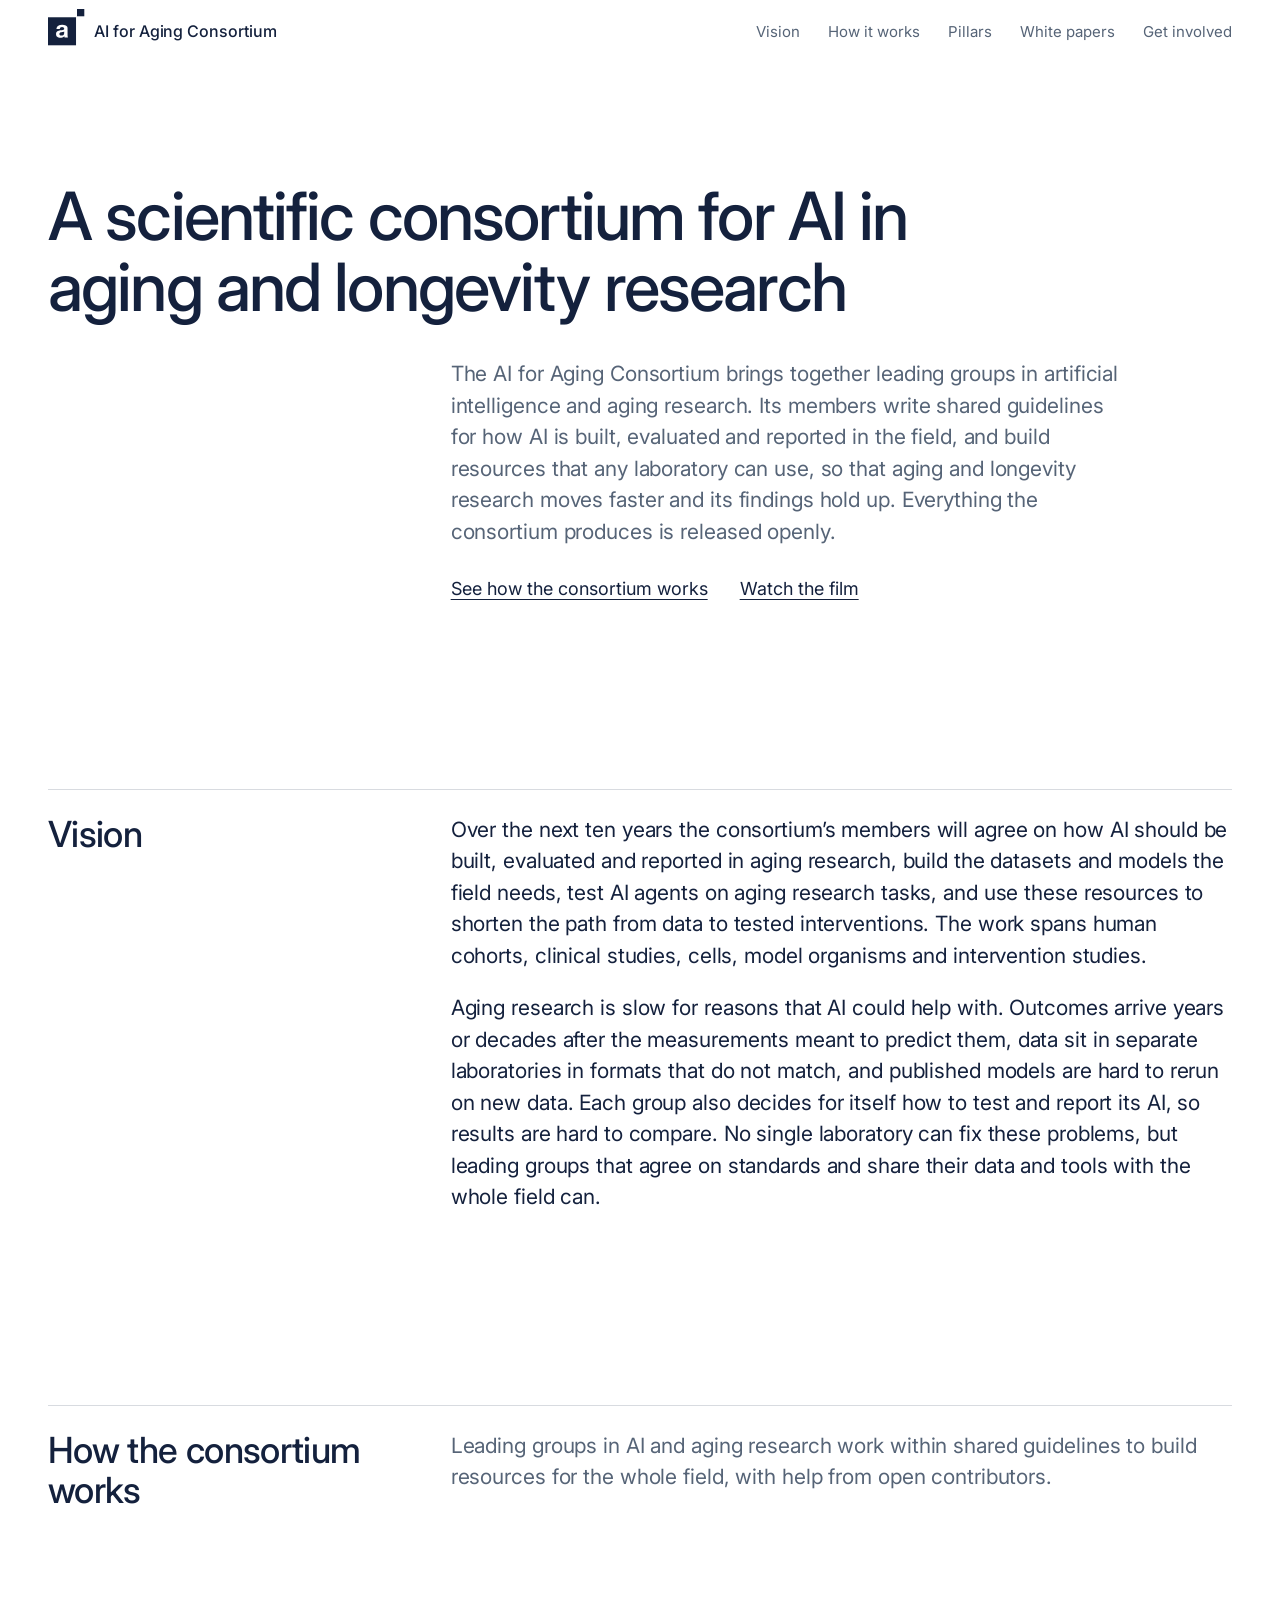
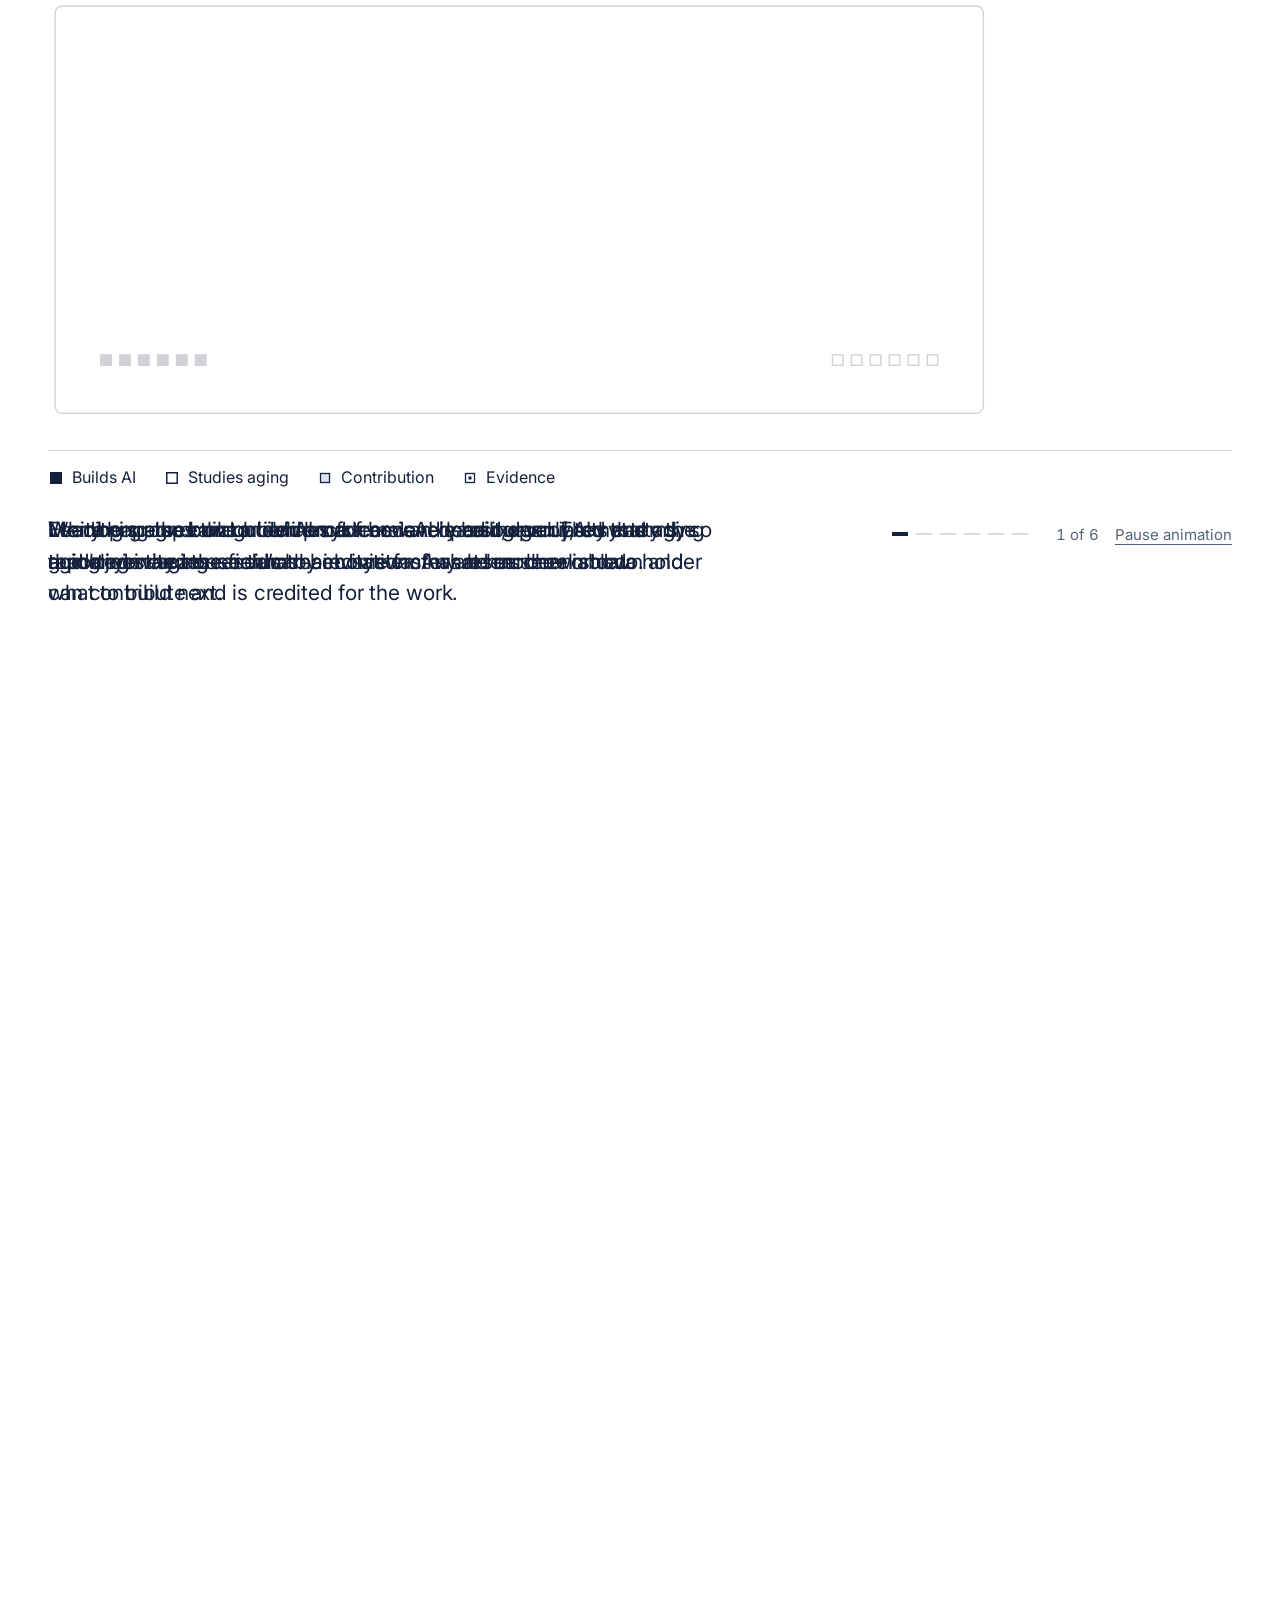
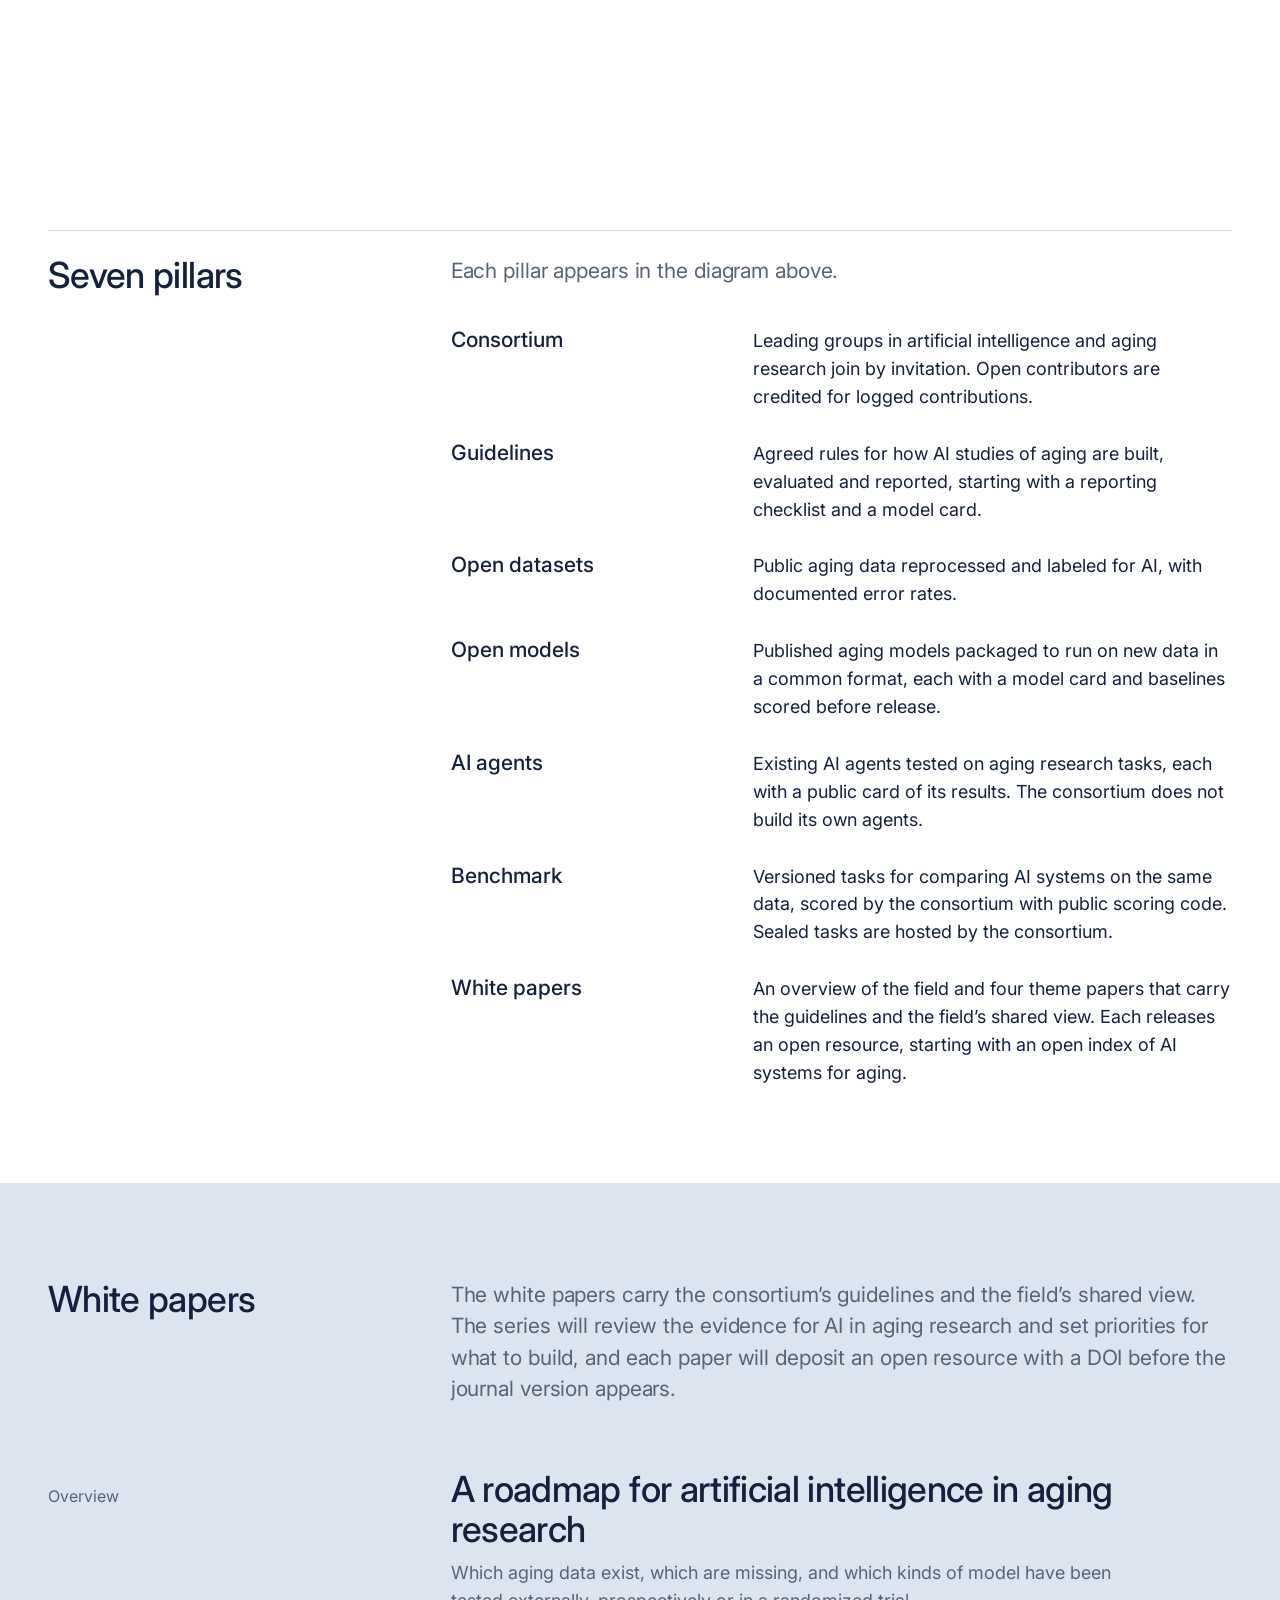
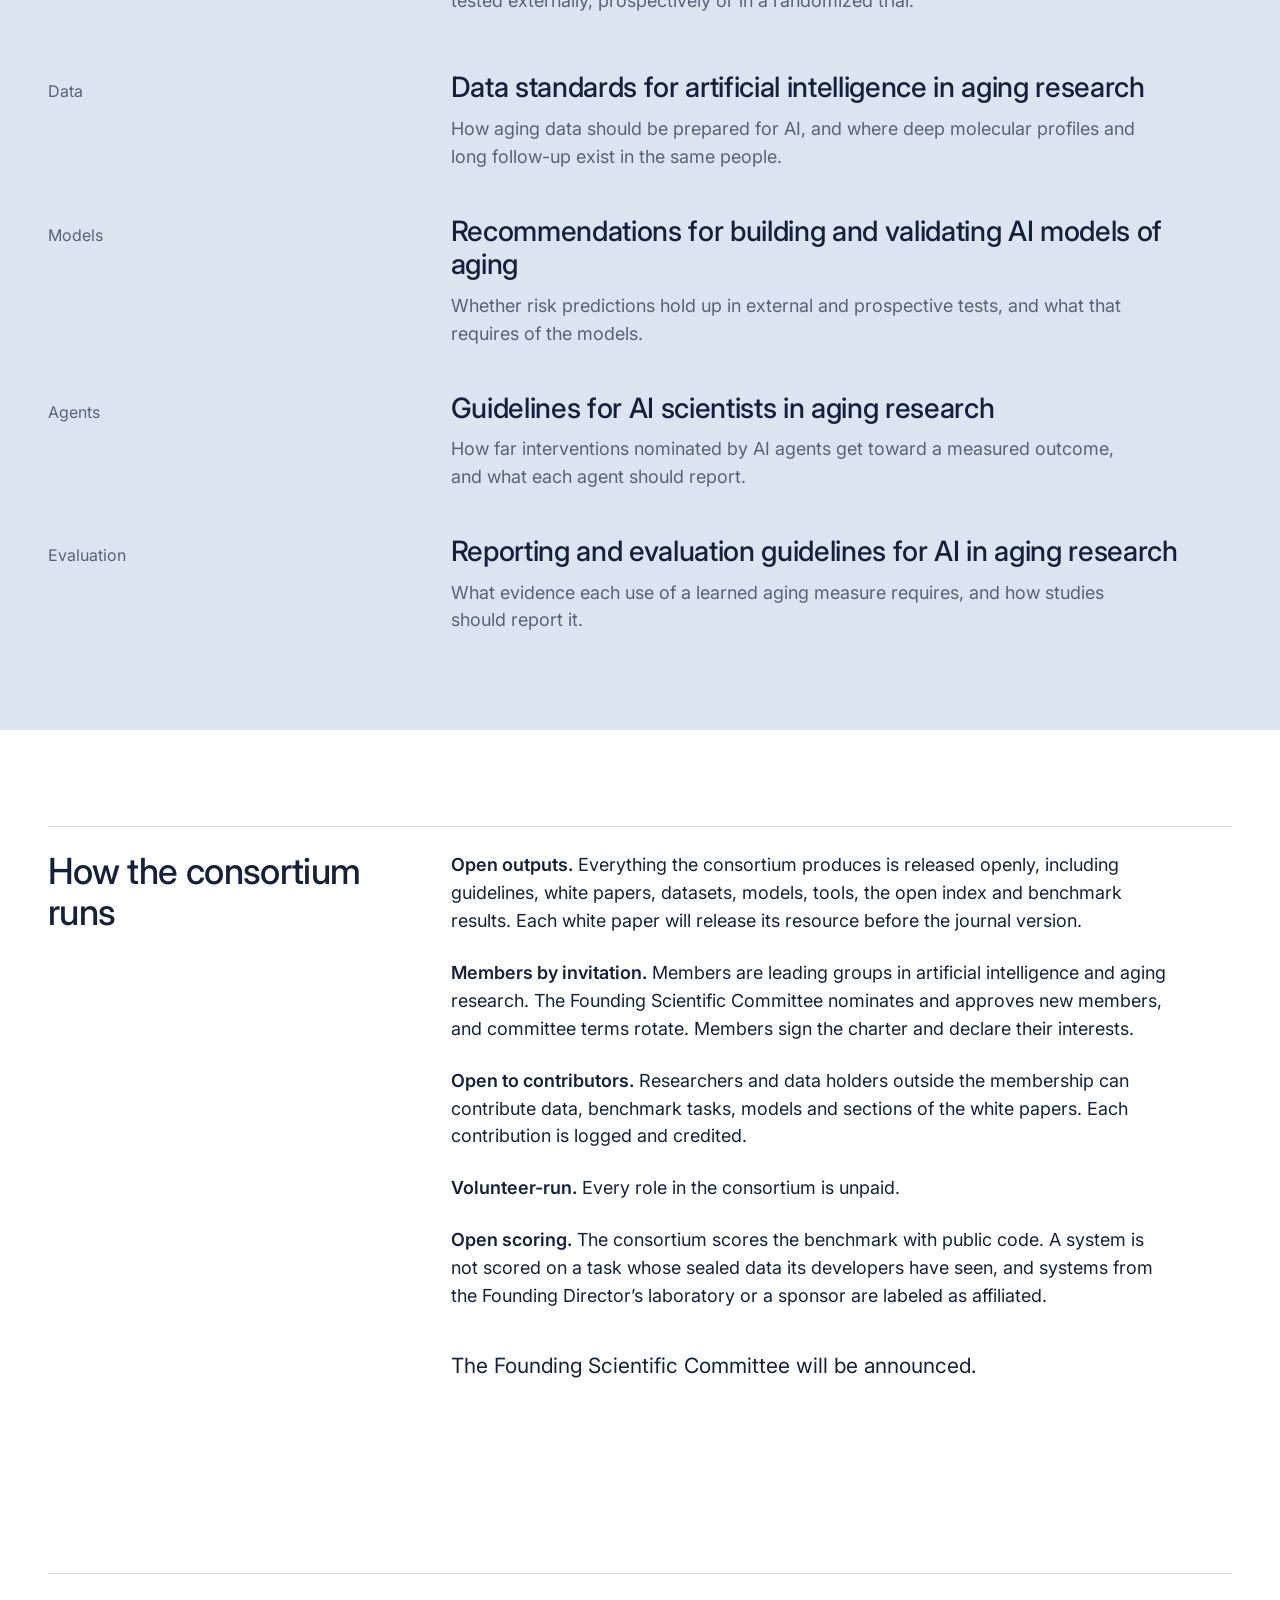
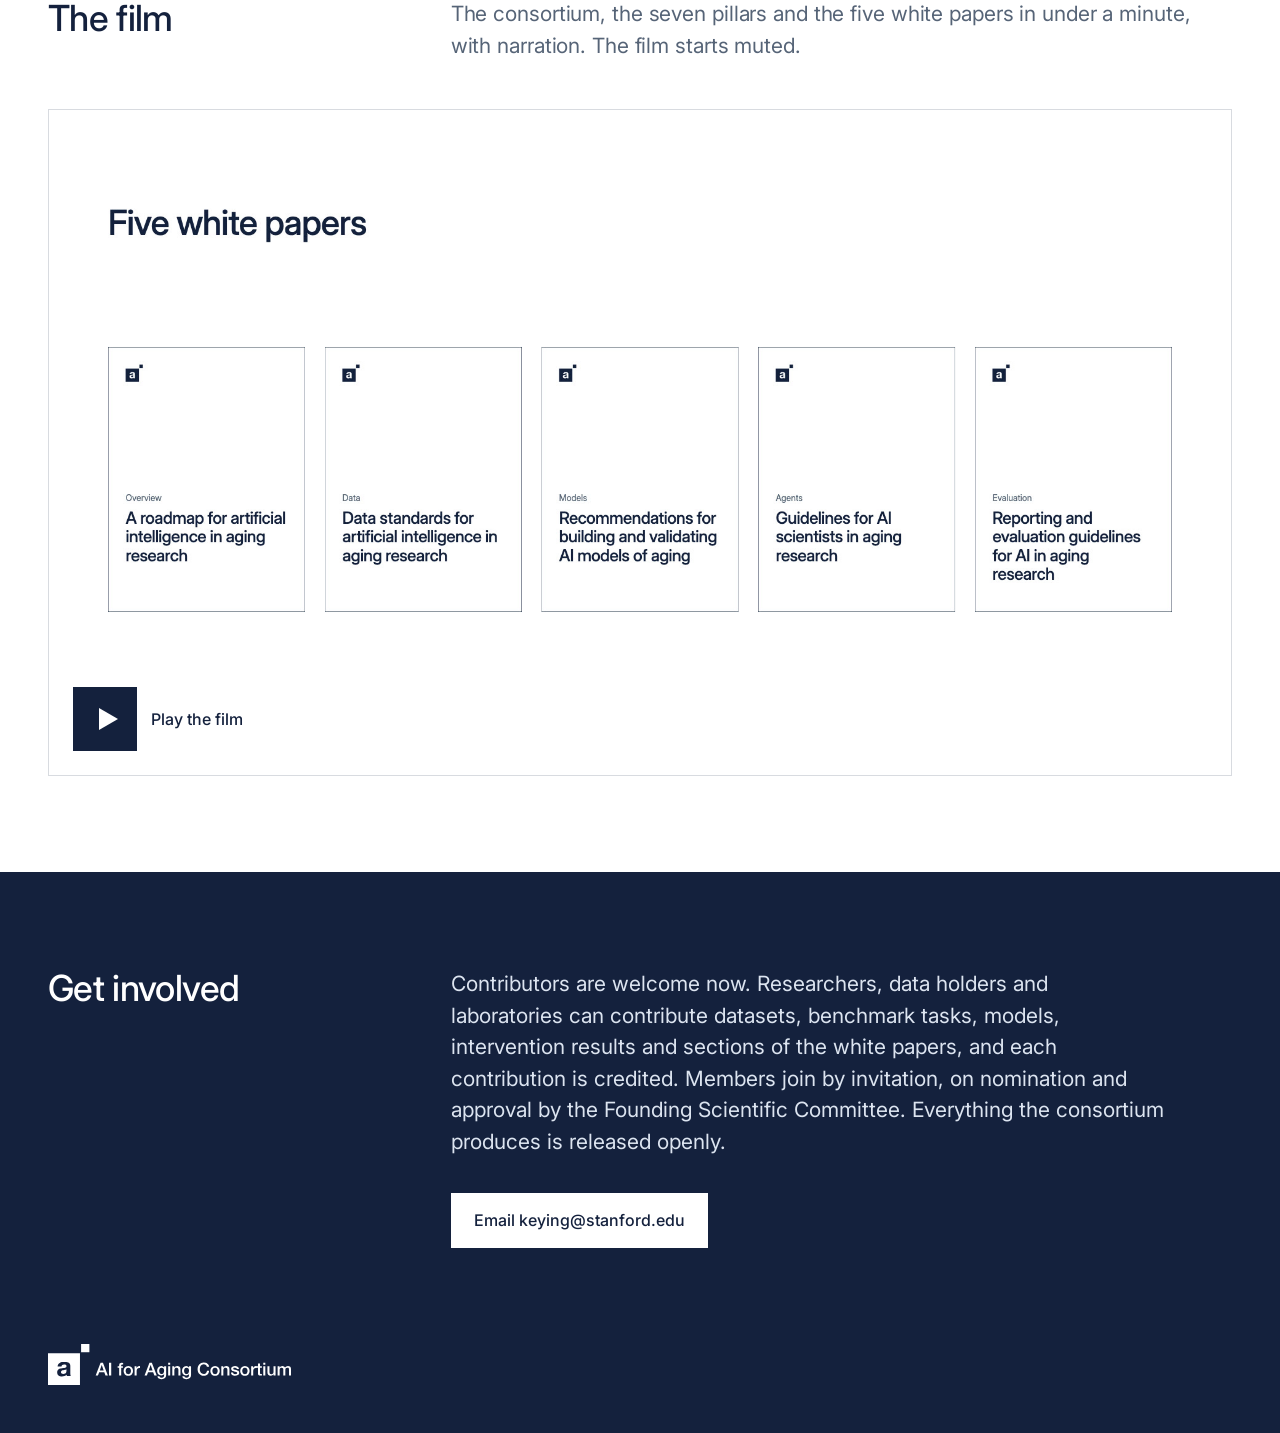
==== commit 41801fb8: "Describe consortium scoring, agent cards and model cards The benchmark is now scored by the consorti" ====
--- a/index.html
+++ b/index.html
@@ -4,7 +4,7 @@
 <meta charset="utf-8">
 <meta name="viewport" content="width=device-width, initial-scale=1">
 <title>AI for Aging Consortium</title>
-<meta name="description" content="A scientific consortium of leading groups in artificial intelligence and aging research. Members write shared guidelines for AI in aging research and build datasets, models and agents for the whole field, so that aging and longevity research moves faster and holds up. Everything the consortium produces is released openly.">
+<meta name="description" content="A scientific consortium of leading groups in artificial intelligence and aging research. Members write shared guidelines for AI in aging research build datasets and models for the whole field and test AI agents on aging research tasks, so that aging and longevity research moves faster and holds up. Everything the consortium produces is released openly.">
 <meta name="color-scheme" content="light">
 <meta name="theme-color" content="#FFFFFF">
 <link rel="canonical" href="https://ai4aging-consortium.github.io/">
@@ -15,7 +15,7 @@
 <meta property="og:type" content="website">
 <meta property="og:site_name" content="AI for Aging Consortium">
 <meta property="og:title" content="AI for Aging Consortium">
-<meta property="og:description" content="A scientific consortium of leading groups in artificial intelligence and aging research. Members write shared guidelines for AI in aging research and build datasets, models and agents for the whole field, so that aging and longevity research moves faster and holds up. Everything the consortium produces is released openly.">
+<meta property="og:description" content="A scientific consortium of leading groups in artificial intelligence and aging research. Members write shared guidelines for AI in aging research build datasets and models for the whole field and test AI agents on aging research tasks, so that aging and longevity research moves faster and holds up. Everything the consortium produces is released openly.">
 <meta property="og:url" content="https://ai4aging-consortium.github.io/">
 <meta property="og:image" content="https://ai4aging-consortium.github.io/assets/og-image.png">
 <meta property="og:image:width" content="1200">
@@ -23,7 +23,7 @@
 <meta property="og:image:alt" content="AI for Aging Consortium logo and name on white">
 <meta name="twitter:card" content="summary_large_image">
 <meta name="twitter:title" content="AI for Aging Consortium">
-<meta name="twitter:description" content="A scientific consortium of leading groups in artificial intelligence and aging research. Members write shared guidelines for AI in aging research and build datasets, models and agents for the whole field, so that aging and longevity research moves faster and holds up. Everything the consortium produces is released openly.">
+<meta name="twitter:description" content="A scientific consortium of leading groups in artificial intelligence and aging research. Members write shared guidelines for AI in aging research build datasets and models for the whole field and test AI agents on aging research tasks, so that aging and longevity research moves faster and holds up. Everything the consortium produces is released openly.">
 <meta name="twitter:image" content="https://ai4aging-consortium.github.io/assets/og-image.png">
 <meta name="twitter:image:alt" content="AI for Aging Consortium logo and name on white">
 <link rel="preload" href="assets/fonts/inter-latin-opsz-normal.woff2" as="font" type="font/woff2" crossorigin>
@@ -79,7 +79,7 @@
     <div class="wrap grid">
       <h2 id="vision-h" class="col-h">Vision</h2>
       <div class="prose col-body lede-size">
-        <p>Over the next ten years the consortium&rsquo;s members will agree on how AI should be built, evaluated and reported in aging research, build the datasets, models and agents the field needs, and use them to shorten the path from data to tested interventions. The work spans human cohorts, clinical studies, cells, model organisms and intervention studies.</p>
+        <p>Over the next ten years the consortium&rsquo;s members will agree on how AI should be built, evaluated and reported in aging research, build the datasets and models the field needs, test AI agents on aging research tasks, and use these resources to shorten the path from data to tested interventions. The work spans human cohorts, clinical studies, cells, model organisms and intervention studies.</p>
         <p>Aging research is slow for reasons that AI could help with. Outcomes arrive years or decades after the measurements meant to predict them, data sit in separate laboratories in formats that do not match, and published models are hard to rerun on new data. Each group also decides for itself how to test and report its AI, so results are hard to compare. No single laboratory can fix these problems, but leading groups that agree on standards and share their data and tools with the whole field can.</p>
       </div>
     </div>
@@ -119,7 +119,7 @@
               <ol class="captions" id="captions">
                 <li>Leading groups that build AI systems and leading groups that study aging join the consortium by invitation. Any researcher or data holder can contribute and is credited for the work.</li>
                 <li>Members agree on guidelines for how AI is built, evaluated and reported in aging research.</li>
-                <li>Members and contributors build resources that any laboratory can use, starting with curated datasets, open models and AI agents.</li>
+                <li>Members and contributors build resources that any laboratory can use, starting with curated datasets and open models, and test existing AI agents on aging research tasks.</li>
                 <li>Members also build a benchmark and an open index of AI systems, so that anyone can see what each system has been shown to do.</li>
                 <li>White papers draw on evidence from every resource. They carry the guidelines and the field&rsquo;s shared view of what has been shown and what to build next.</li>
                 <li>Everything the consortium produces is released openly, so that aging and longevity research can become faster and more reliable.</li>
@@ -155,9 +155,9 @@
         <div class="pillar" data-pillar="community"><dt>Consortium</dt><dd>Leading groups in artificial intelligence and aging research join by invitation. Open contributors are credited for logged contributions.</dd></div>
         <div class="pillar" data-pillar="guidelines"><dt>Guidelines</dt><dd>Agreed rules for how AI studies of aging are built, evaluated and reported, starting with a reporting checklist and a model card.</dd></div>
         <div class="pillar" data-pillar="datasets"><dt>Open datasets</dt><dd>Public aging data reprocessed and labeled for AI, with documented error rates.</dd></div>
-        <div class="pillar" data-pillar="models"><dt>Open models</dt><dd>Published aging models packaged to run on new data in a common format.</dd></div>
-        <div class="pillar" data-pillar="agents"><dt>AI agents</dt><dd>Software that plans and runs analyses and tests hypotheses, evaluated on the same tasks as models.</dd></div>
-        <div class="pillar" data-pillar="benchmark"><dt>Benchmark</dt><dd>Versioned tasks for comparing AI systems on the same data, which an independent evaluator outside the consortium will score.</dd></div>
+        <div class="pillar" data-pillar="models"><dt>Open models</dt><dd>Published aging models packaged to run on new data in a common format, each with a model card and baselines scored before release.</dd></div>
+        <div class="pillar" data-pillar="agents"><dt>AI agents</dt><dd>Existing AI agents tested on aging research tasks, each with a public card of its results. The consortium does not build its own agents.</dd></div>
+        <div class="pillar" data-pillar="benchmark"><dt>Benchmark</dt><dd>Versioned tasks for comparing AI systems on the same data, scored by the consortium with public scoring code. Sealed tasks are hosted by the consortium.</dd></div>
         <div class="pillar" data-pillar="papers"><dt>White papers</dt><dd>An overview of the field and four theme papers that carry the guidelines and the field&rsquo;s shared view. Each releases an open resource, starting with an open index of AI systems for aging.</dd></div>
       </dl>
       </div>
@@ -218,7 +218,7 @@
         <p><strong>Members by invitation.</strong> Members are leading groups in artificial intelligence and aging research. The Founding Scientific Committee nominates and approves new members, and committee terms rotate. Members sign the charter and declare their interests.</p>
         <p><strong>Open to contributors.</strong> Researchers and data holders outside the membership can contribute data, benchmark tasks, models and sections of the white papers. Each contribution is logged and credited.</p>
         <p><strong>Volunteer-run.</strong> Every role in the consortium is unpaid.</p>
-        <p><strong>Independent evaluation.</strong> Benchmark answers will be held by an evaluator outside the consortium, and developers will not score their own systems.</p>
+        <p><strong>Open scoring.</strong> The consortium scores the benchmark with public code. A system is not scored on a task whose sealed data its developers have seen, and systems from the Founding Director&rsquo;s laboratory or a sponsor are labeled as affiliated.</p>
         <p class="committee">The Founding Scientific Committee will be announced.</p>
       </div>
     </div>
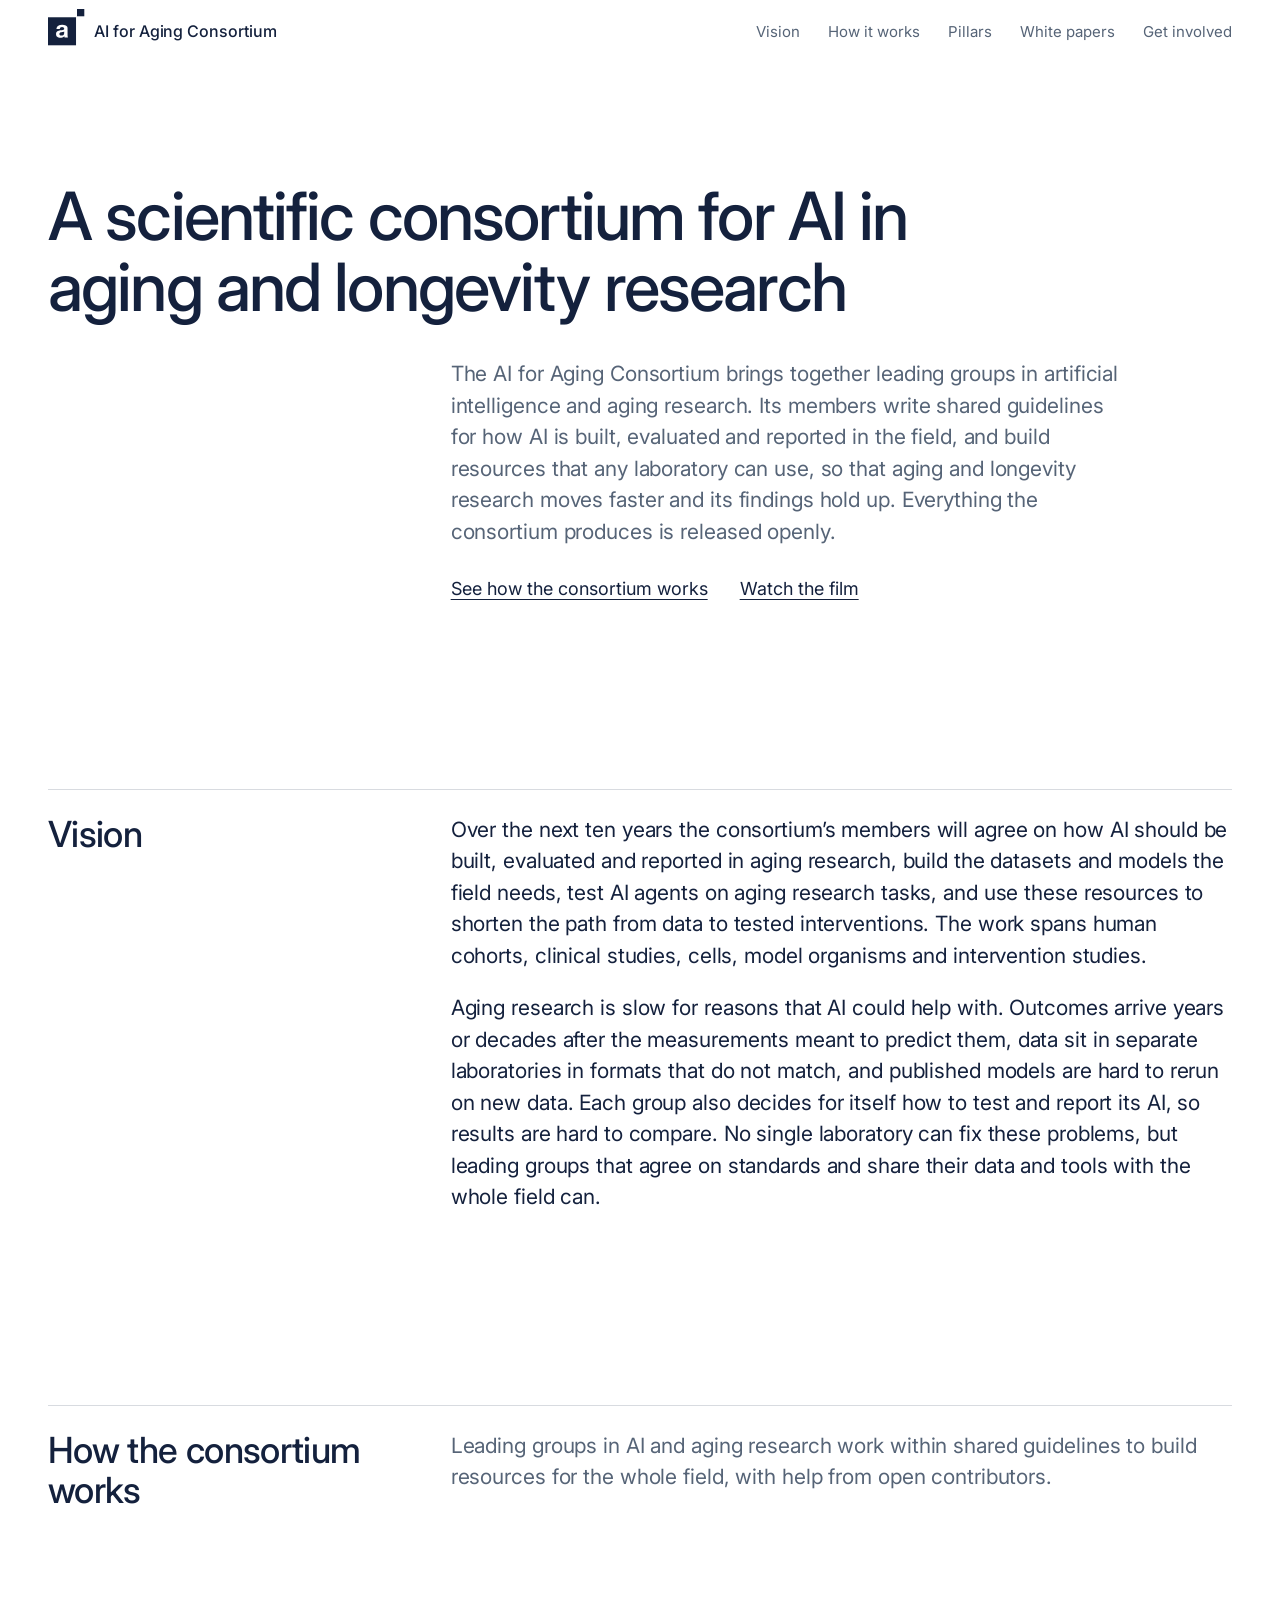
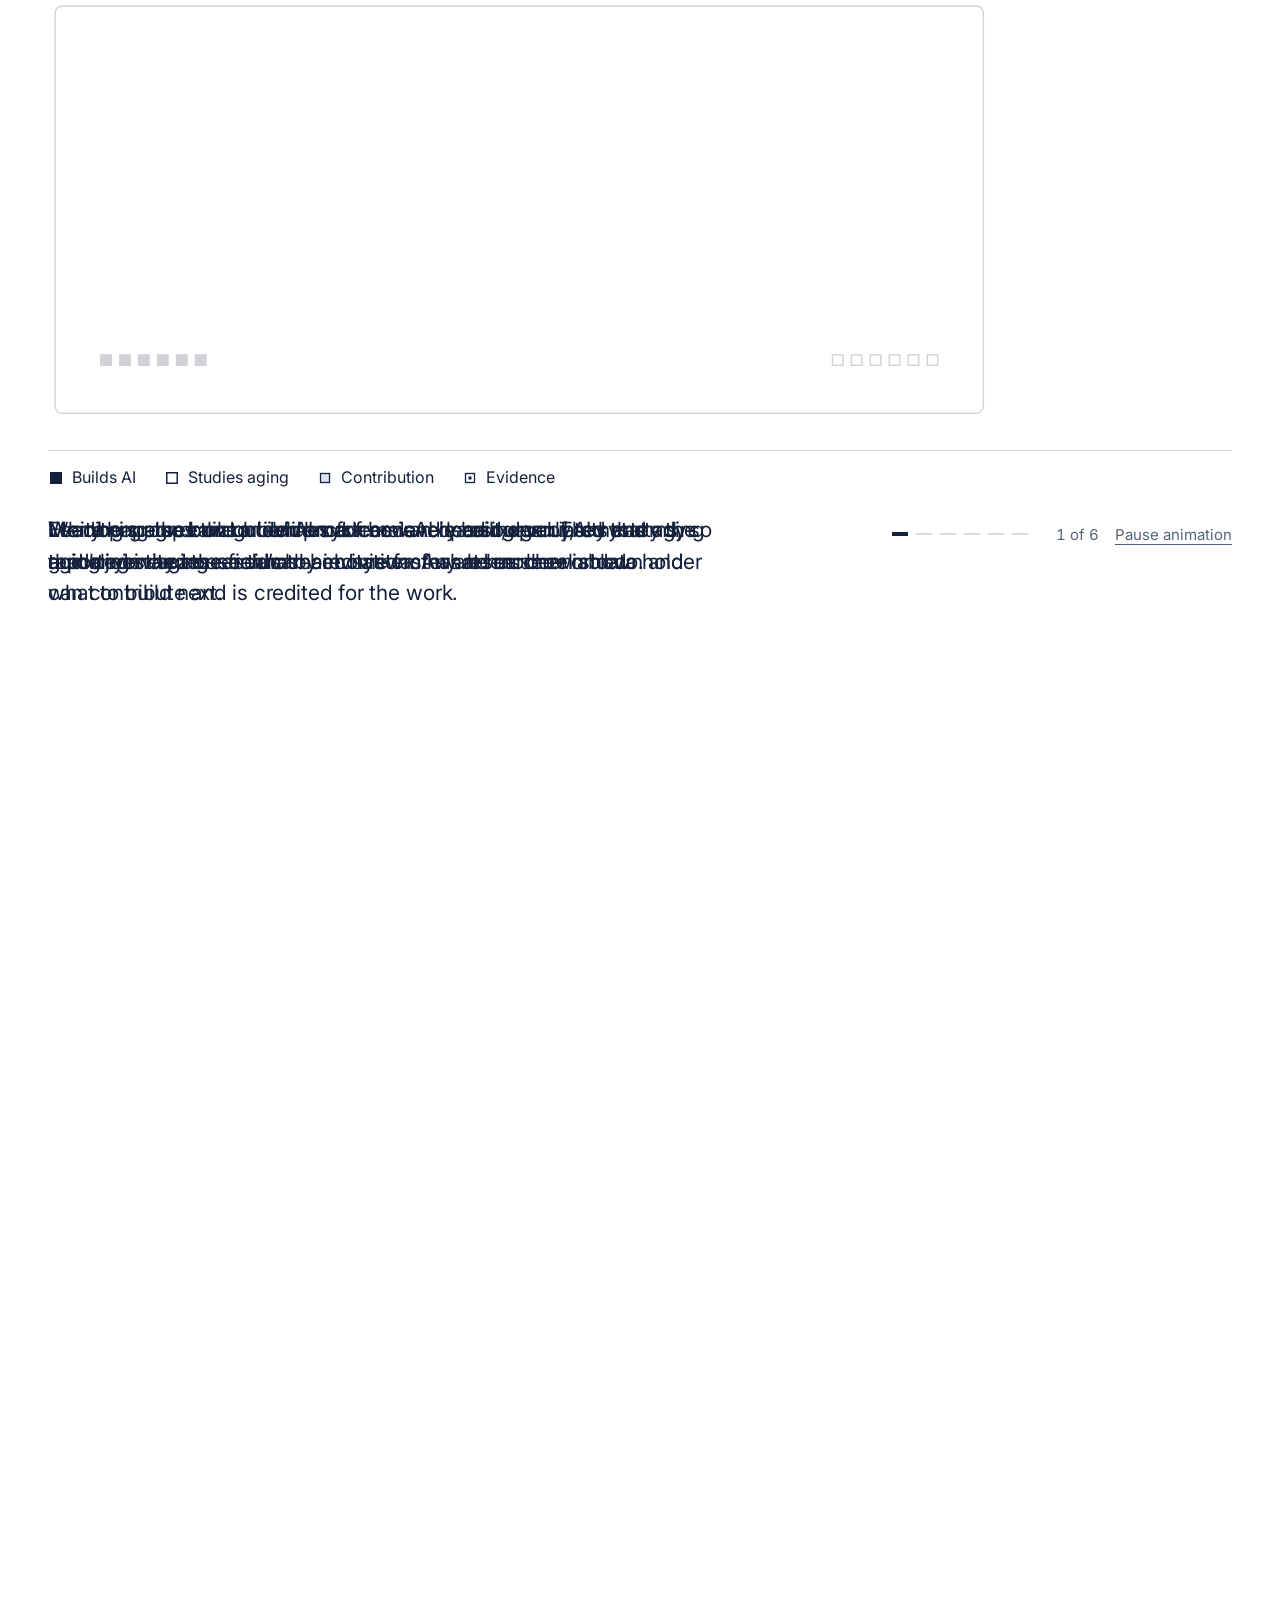
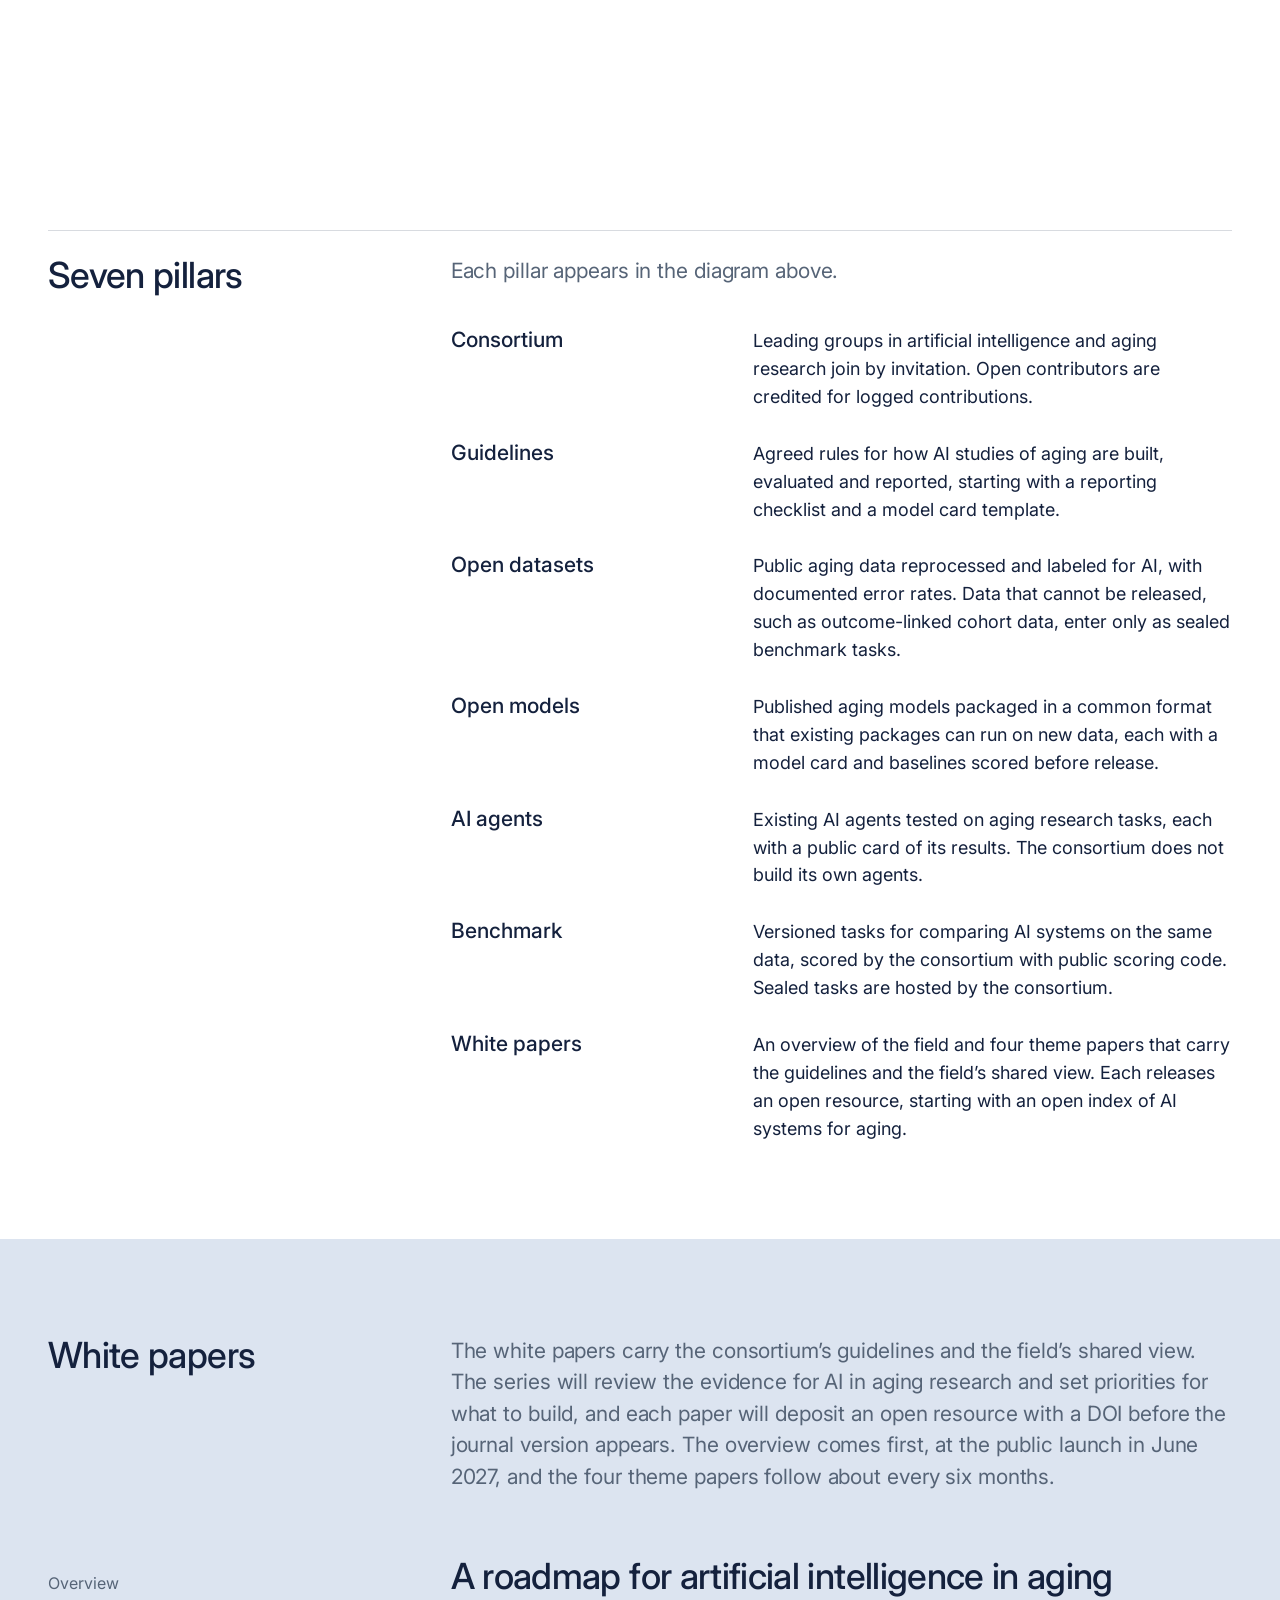
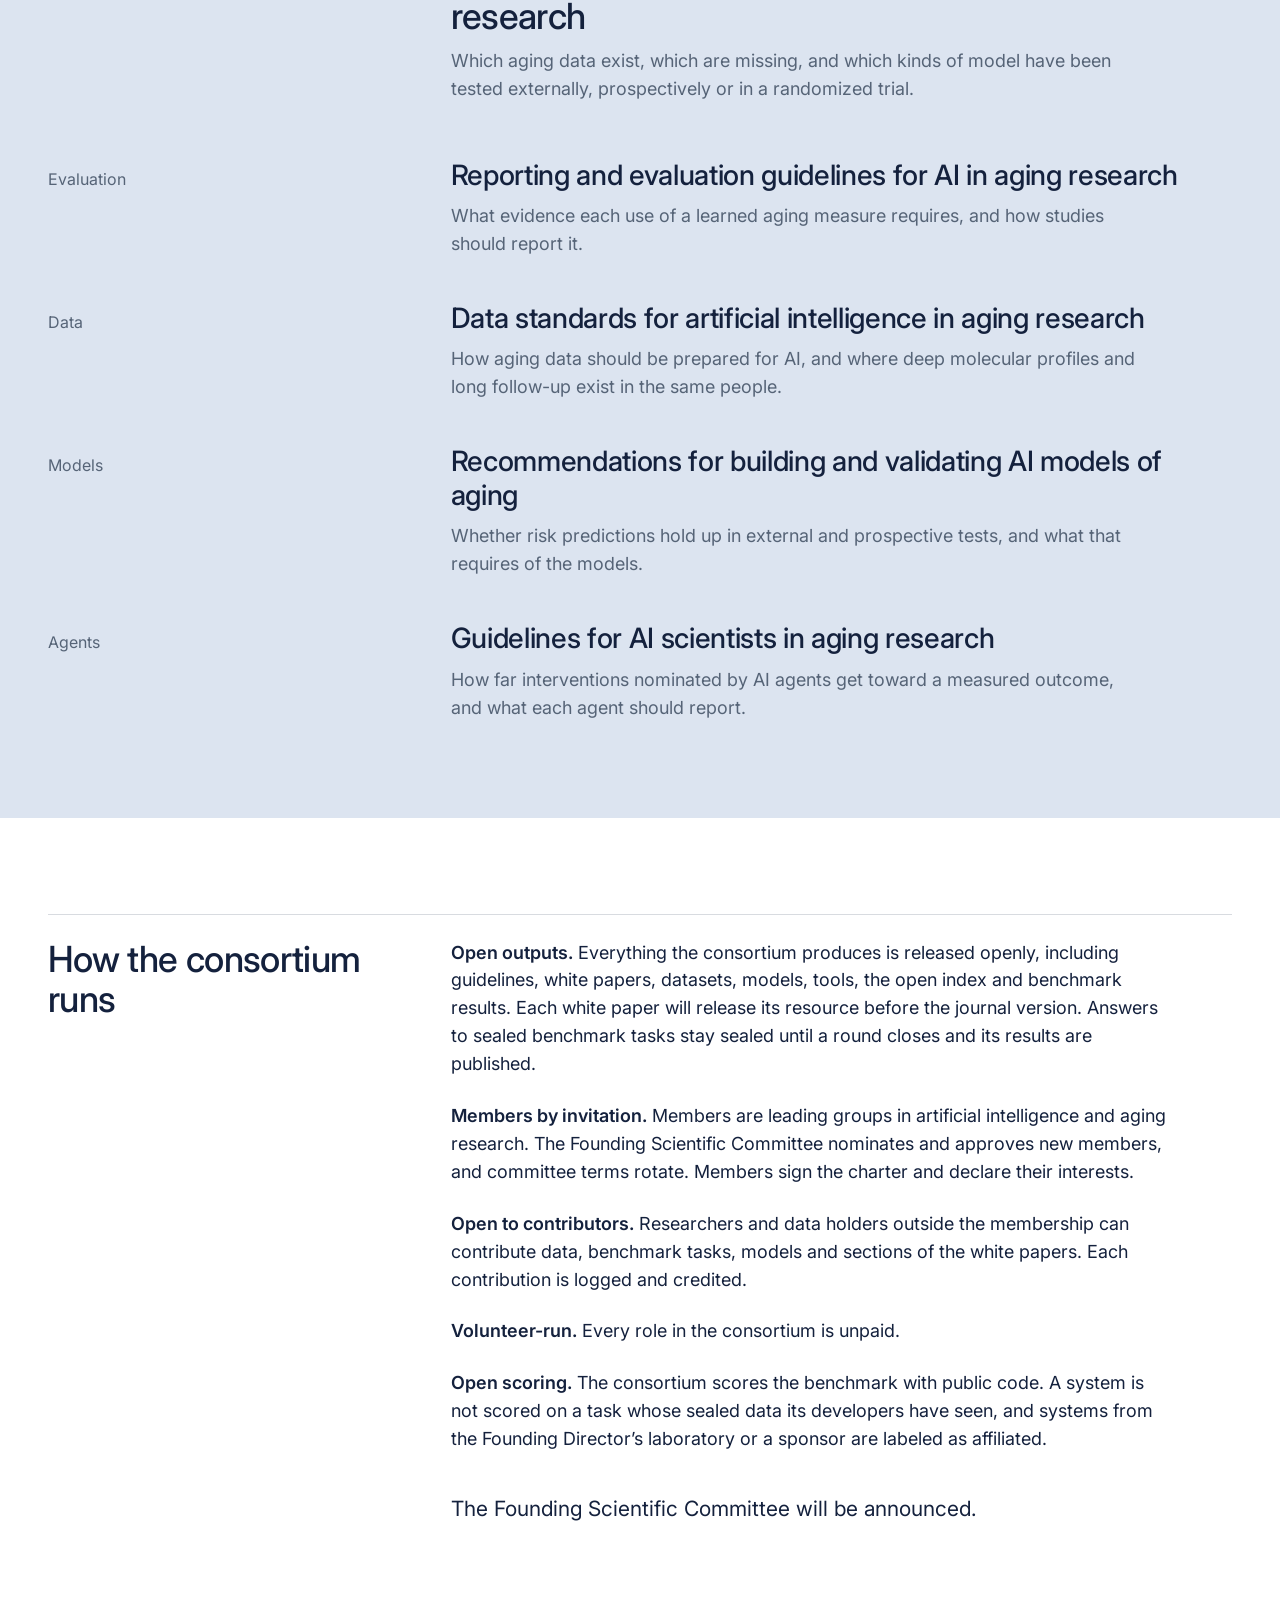
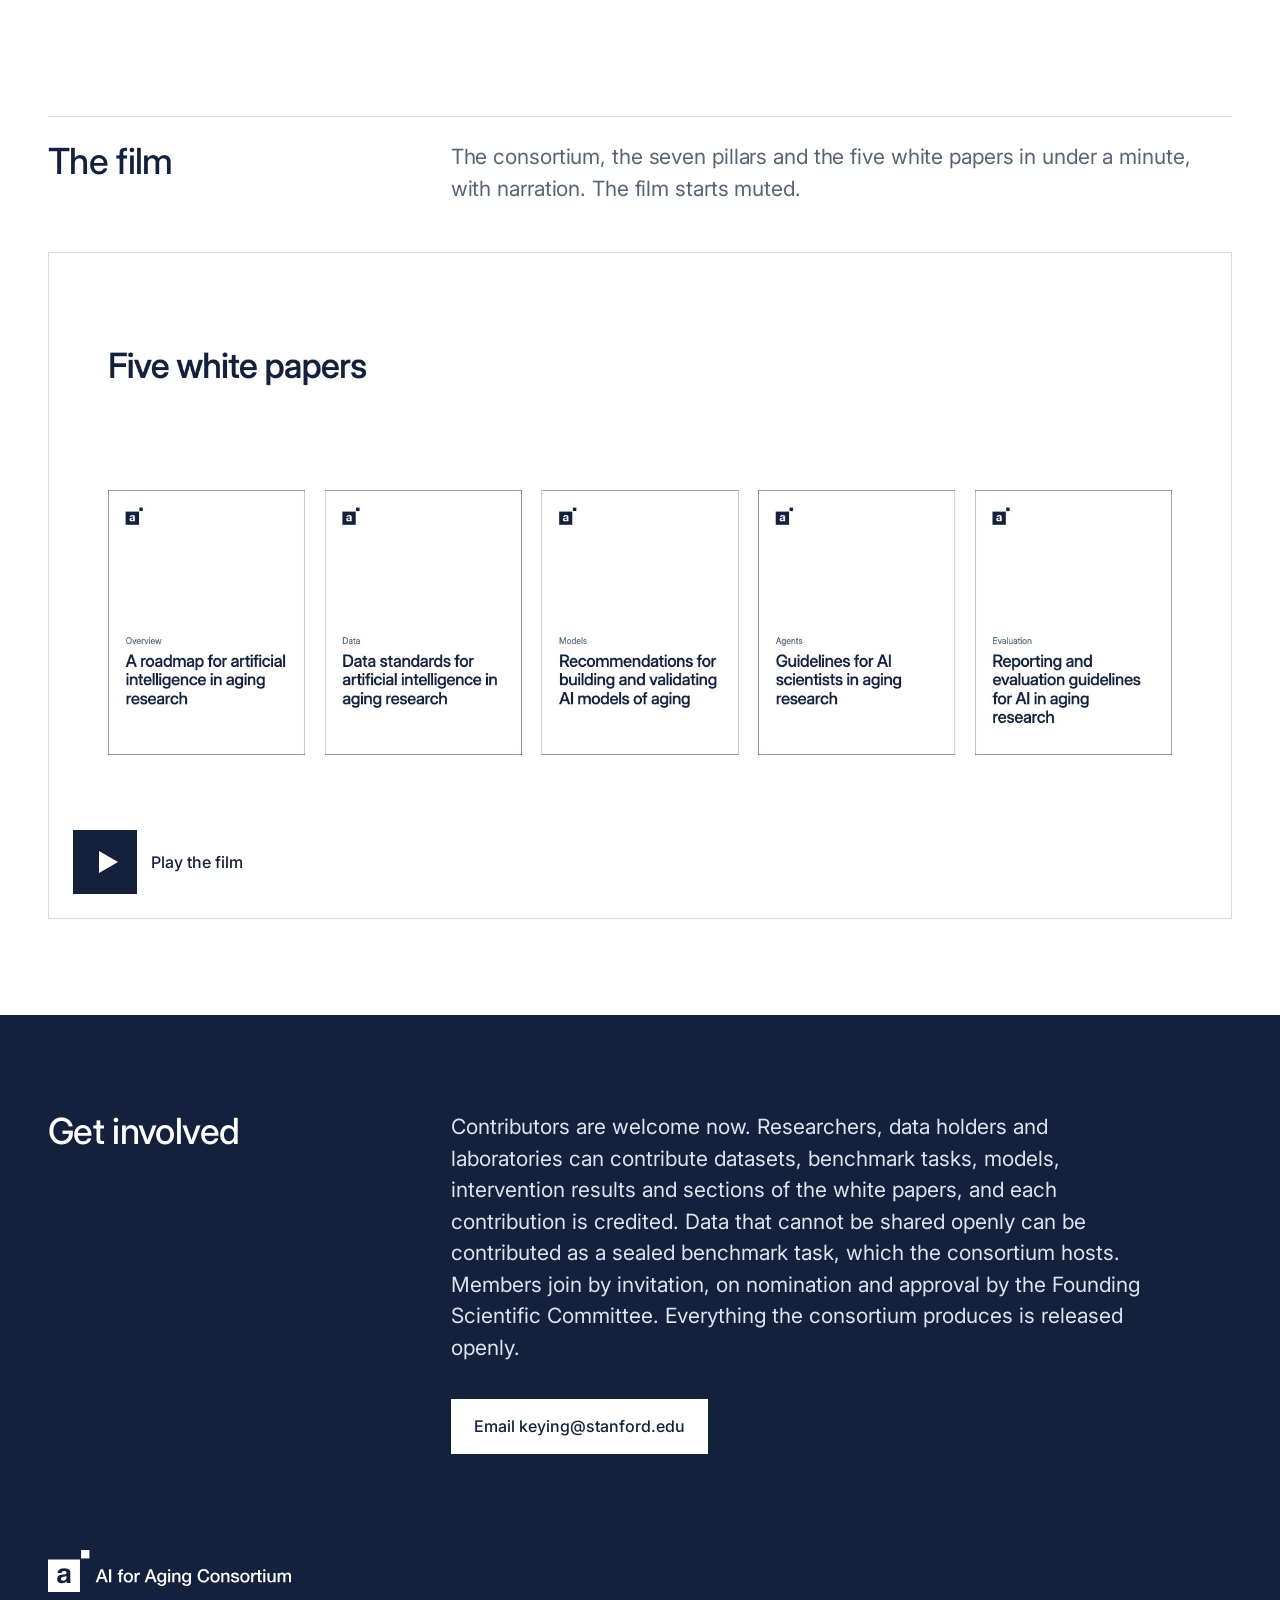
==== commit e9186e32: "Describe sealed data, release order and model format Datasets that cannot be released enter only as " ====
--- a/index.html
+++ b/index.html
@@ -153,9 +153,9 @@
         <p class="pillars-intro lede-size muted">Each pillar appears in the diagram above.</p>
         <dl class="pillars">
         <div class="pillar" data-pillar="community"><dt>Consortium</dt><dd>Leading groups in artificial intelligence and aging research join by invitation. Open contributors are credited for logged contributions.</dd></div>
-        <div class="pillar" data-pillar="guidelines"><dt>Guidelines</dt><dd>Agreed rules for how AI studies of aging are built, evaluated and reported, starting with a reporting checklist and a model card.</dd></div>
-        <div class="pillar" data-pillar="datasets"><dt>Open datasets</dt><dd>Public aging data reprocessed and labeled for AI, with documented error rates.</dd></div>
-        <div class="pillar" data-pillar="models"><dt>Open models</dt><dd>Published aging models packaged to run on new data in a common format, each with a model card and baselines scored before release.</dd></div>
+        <div class="pillar" data-pillar="guidelines"><dt>Guidelines</dt><dd>Agreed rules for how AI studies of aging are built, evaluated and reported, starting with a reporting checklist and a model card template.</dd></div>
+        <div class="pillar" data-pillar="datasets"><dt>Open datasets</dt><dd>Public aging data reprocessed and labeled for AI, with documented error rates. Data that cannot be released, such as outcome-linked cohort data, enter only as sealed benchmark tasks.</dd></div>
+        <div class="pillar" data-pillar="models"><dt>Open models</dt><dd>Published aging models packaged in a common format that existing packages can run on new data, each with a model card and baselines scored before release.</dd></div>
         <div class="pillar" data-pillar="agents"><dt>AI agents</dt><dd>Existing AI agents tested on aging research tasks, each with a public card of its results. The consortium does not build its own agents.</dd></div>
         <div class="pillar" data-pillar="benchmark"><dt>Benchmark</dt><dd>Versioned tasks for comparing AI systems on the same data, scored by the consortium with public scoring code. Sealed tasks are hosted by the consortium.</dd></div>
         <div class="pillar" data-pillar="papers"><dt>White papers</dt><dd>An overview of the field and four theme papers that carry the guidelines and the field&rsquo;s shared view. Each releases an open resource, starting with an open index of AI systems for aging.</dd></div>
@@ -167,7 +167,7 @@
   <section class="section" id="papers" aria-labelledby="papers-h">
     <div class="wrap grid">
       <h2 id="papers-h" class="col-h">White papers</h2>
-      <p class="col-body lede-size papers-intro">The white papers carry the consortium&rsquo;s guidelines and the field&rsquo;s shared view. The series will review the evidence for AI in aging research and set priorities for what to build, and each paper will deposit an open resource with a DOI before the journal version appears.</p>
+      <p class="col-body lede-size papers-intro">The white papers carry the consortium&rsquo;s guidelines and the field&rsquo;s shared view. The series will review the evidence for AI in aging research and set priorities for what to build, and each paper will deposit an open resource with a DOI before the journal version appears. The overview comes first, at the public launch in June 2027, and the four theme papers follow about every six months.</p>
     </div>
     <div class="wrap">
       <ol class="papers" id="paper-list">
@@ -179,6 +179,13 @@
           </div>
         </li>
         <li class="paper paper-theme">
+          <span class="theme">Evaluation</span>
+          <div class="paper-body">
+            <h3>Reporting and evaluation guidelines for AI in aging research</h3>
+            <p>What evidence each use of a learned aging measure requires, and how studies should report it.</p>
+          </div>
+        </li>
+        <li class="paper paper-theme">
           <span class="theme">Data</span>
           <div class="paper-body">
             <h3>Data standards for artificial intelligence in aging research</h3>
@@ -199,13 +206,6 @@
             <p>How far interventions nominated by AI agents get toward a measured outcome, and what each agent should report.</p>
           </div>
         </li>
-        <li class="paper paper-theme">
-          <span class="theme">Evaluation</span>
-          <div class="paper-body">
-            <h3>Reporting and evaluation guidelines for AI in aging research</h3>
-            <p>What evidence each use of a learned aging measure requires, and how studies should report it.</p>
-          </div>
-        </li>
       </ol>
     </div>
   </section>
@@ -214,7 +214,7 @@
     <div class="wrap grid">
       <h2 id="principles-h" class="col-h">How the consortium runs</h2>
       <div class="col-body principles">
-        <p><strong>Open outputs.</strong> Everything the consortium produces is released openly, including guidelines, white papers, datasets, models, tools, the open index and benchmark results. Each white paper will release its resource before the journal version.</p>
+        <p><strong>Open outputs.</strong> Everything the consortium produces is released openly, including guidelines, white papers, datasets, models, tools, the open index and benchmark results. Each white paper will release its resource before the journal version. Answers to sealed benchmark tasks stay sealed until a round closes and its results are published.</p>
         <p><strong>Members by invitation.</strong> Members are leading groups in artificial intelligence and aging research. The Founding Scientific Committee nominates and approves new members, and committee terms rotate. Members sign the charter and declare their interests.</p>
         <p><strong>Open to contributors.</strong> Researchers and data holders outside the membership can contribute data, benchmark tasks, models and sections of the white papers. Each contribution is logged and credited.</p>
         <p><strong>Volunteer-run.</strong> Every role in the consortium is unpaid.</p>
@@ -242,7 +242,7 @@
   <section class="join" id="join" aria-labelledby="join-h">
     <div class="wrap grid">
       <h2 id="join-h" class="col-h">Get involved</h2>
-      <p class="col-body join-text">Contributors are welcome now. Researchers, data holders and laboratories can contribute datasets, benchmark tasks, models, intervention results and sections of the white papers, and each contribution is credited. Members join by invitation, on nomination and approval by the Founding Scientific Committee. Everything the consortium produces is released openly.</p>
+      <p class="col-body join-text">Contributors are welcome now. Researchers, data holders and laboratories can contribute datasets, benchmark tasks, models, intervention results and sections of the white papers, and each contribution is credited. Data that cannot be shared openly can be contributed as a sealed benchmark task, which the consortium hosts. Members join by invitation, on nomination and approval by the Founding Scientific Committee. Everything the consortium produces is released openly.</p>
       <p class="col-body"><a class="mail-button" href="mailto:keying@stanford.edu">Email keying@stanford.edu</a></p>
     </div>
     <footer class="wrap site-footer">
